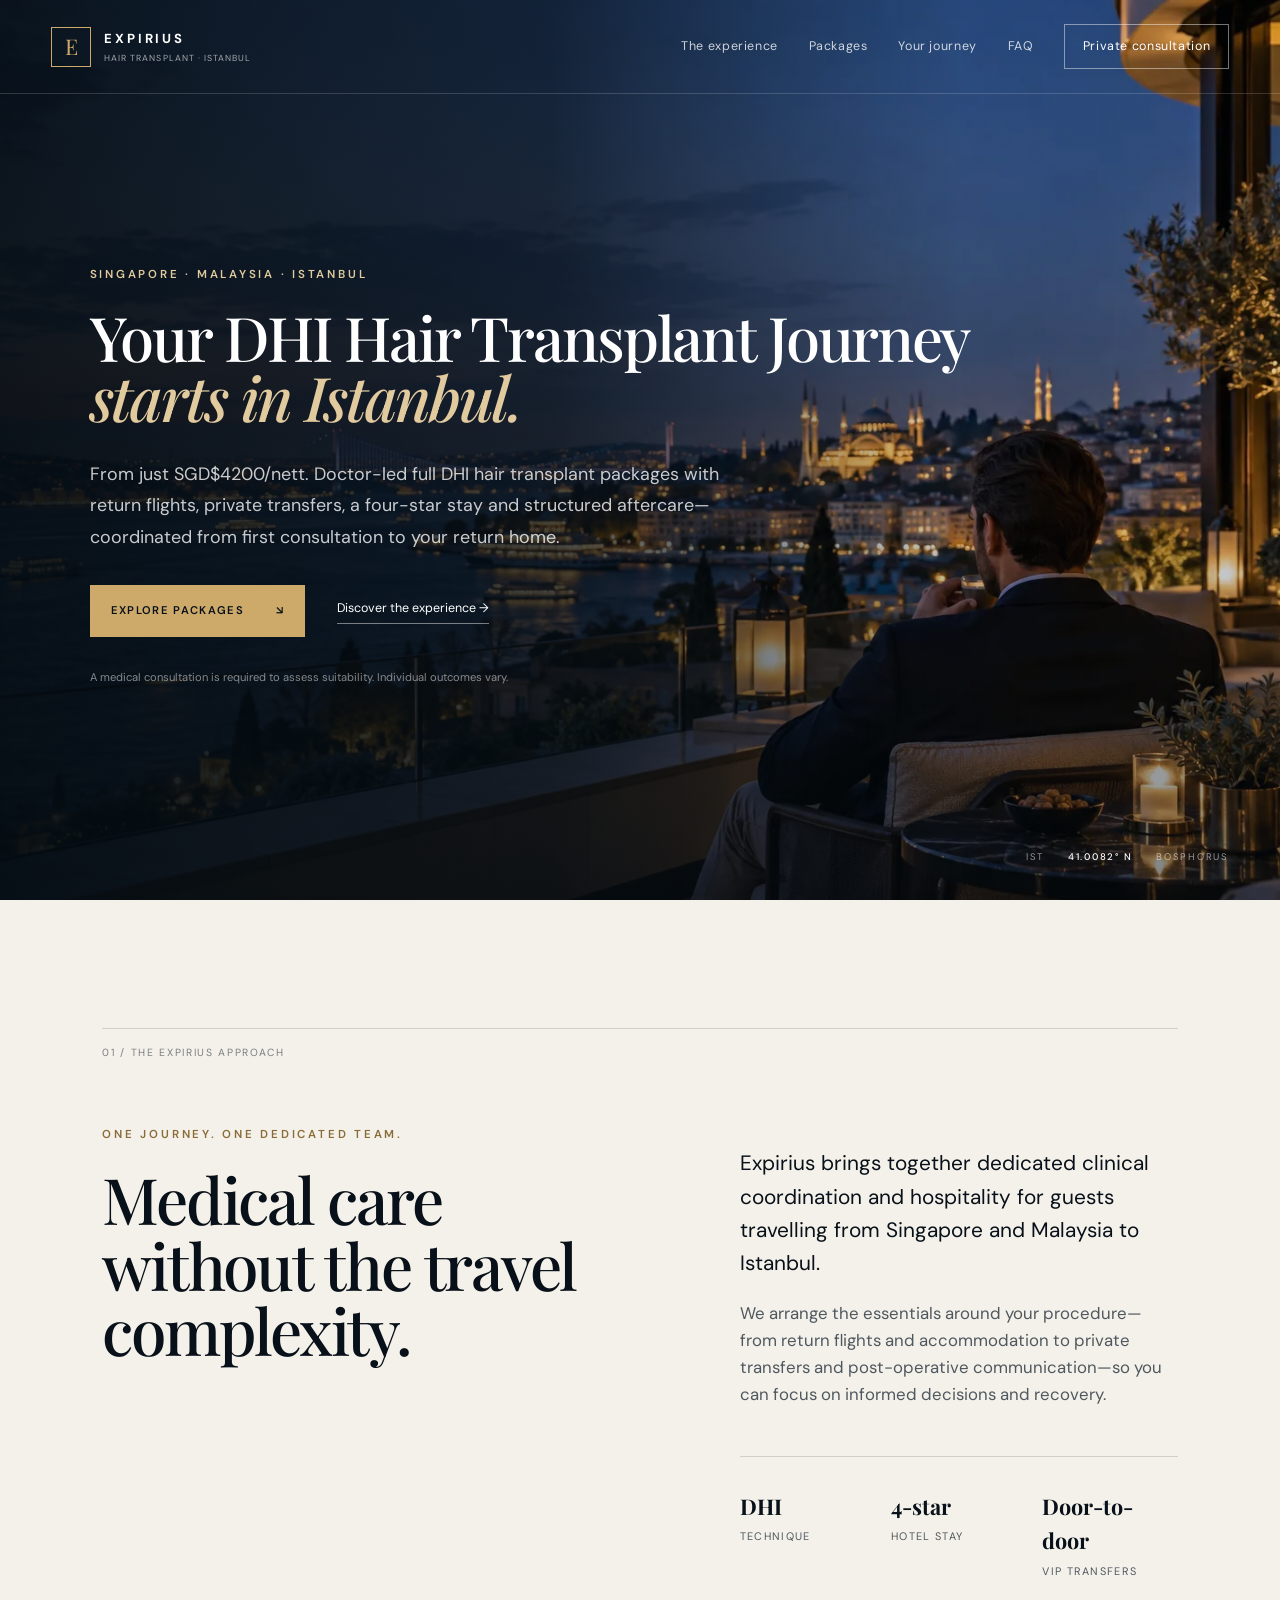
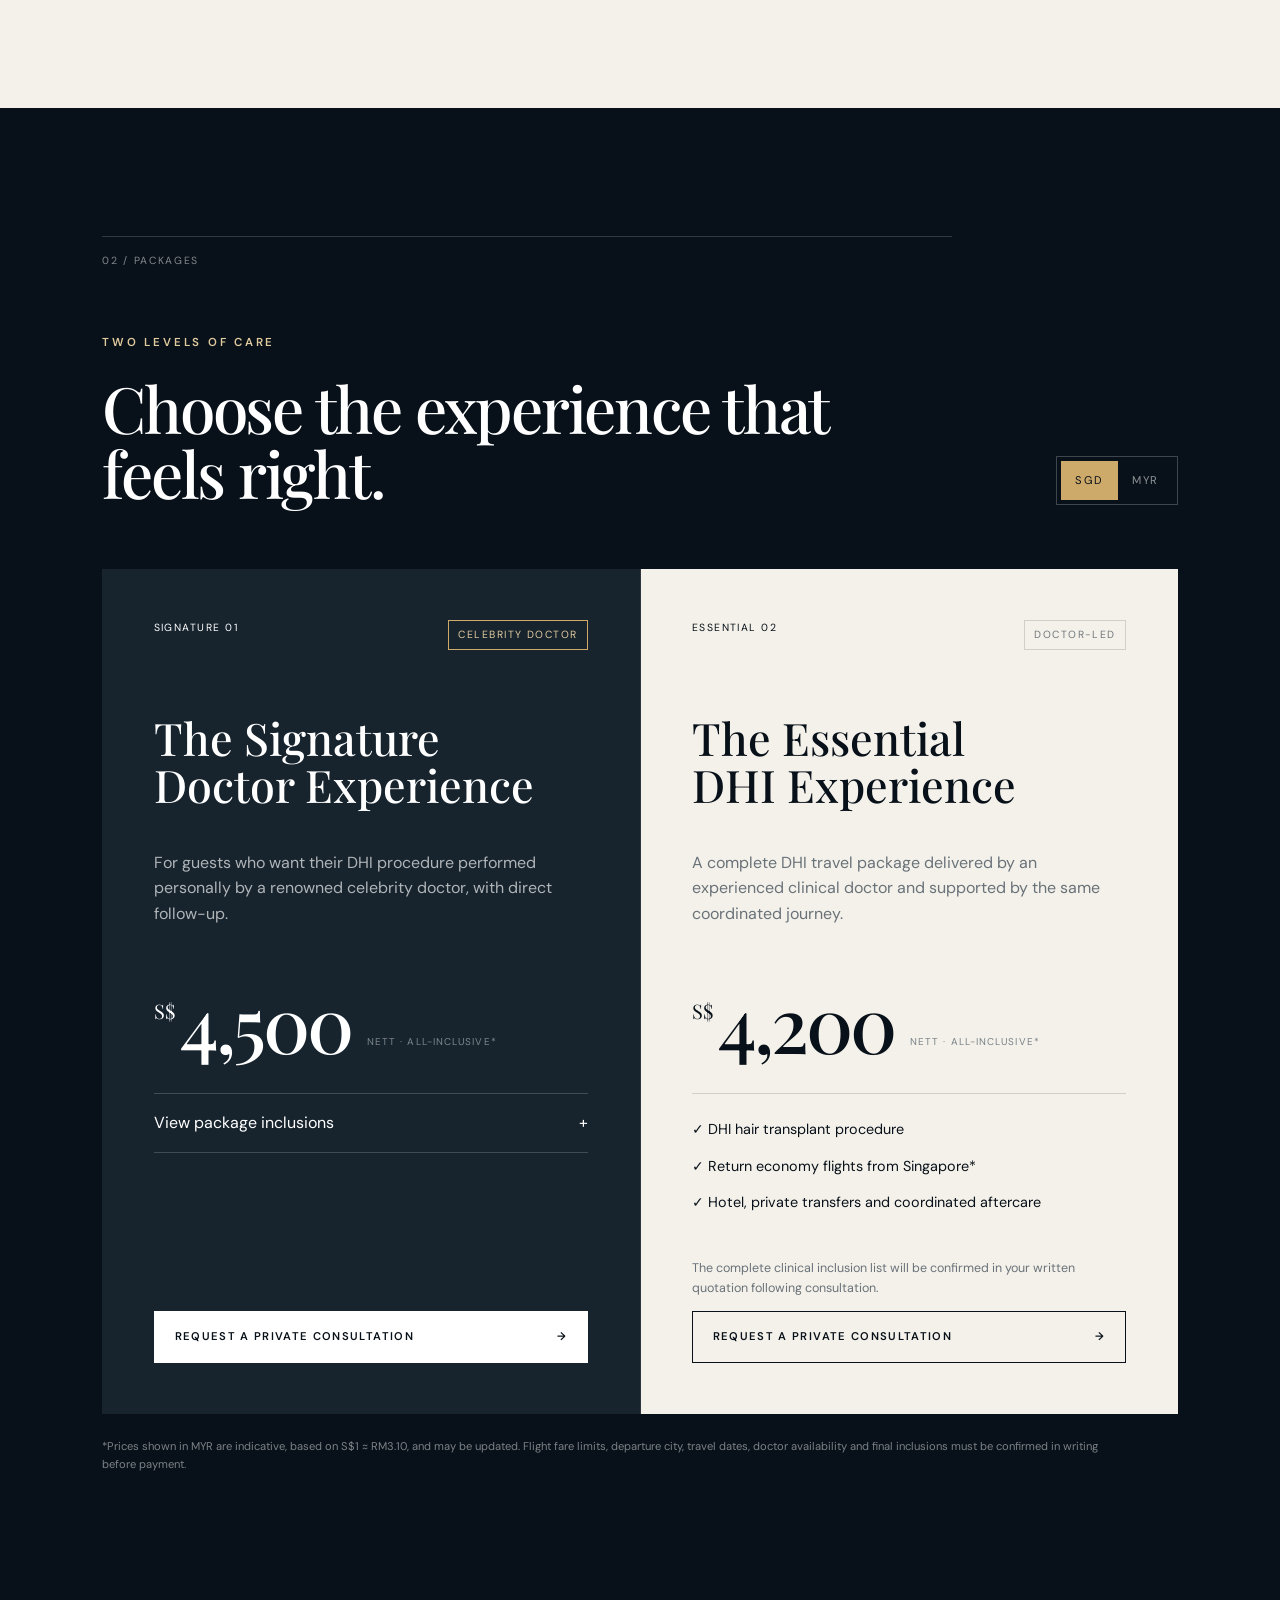
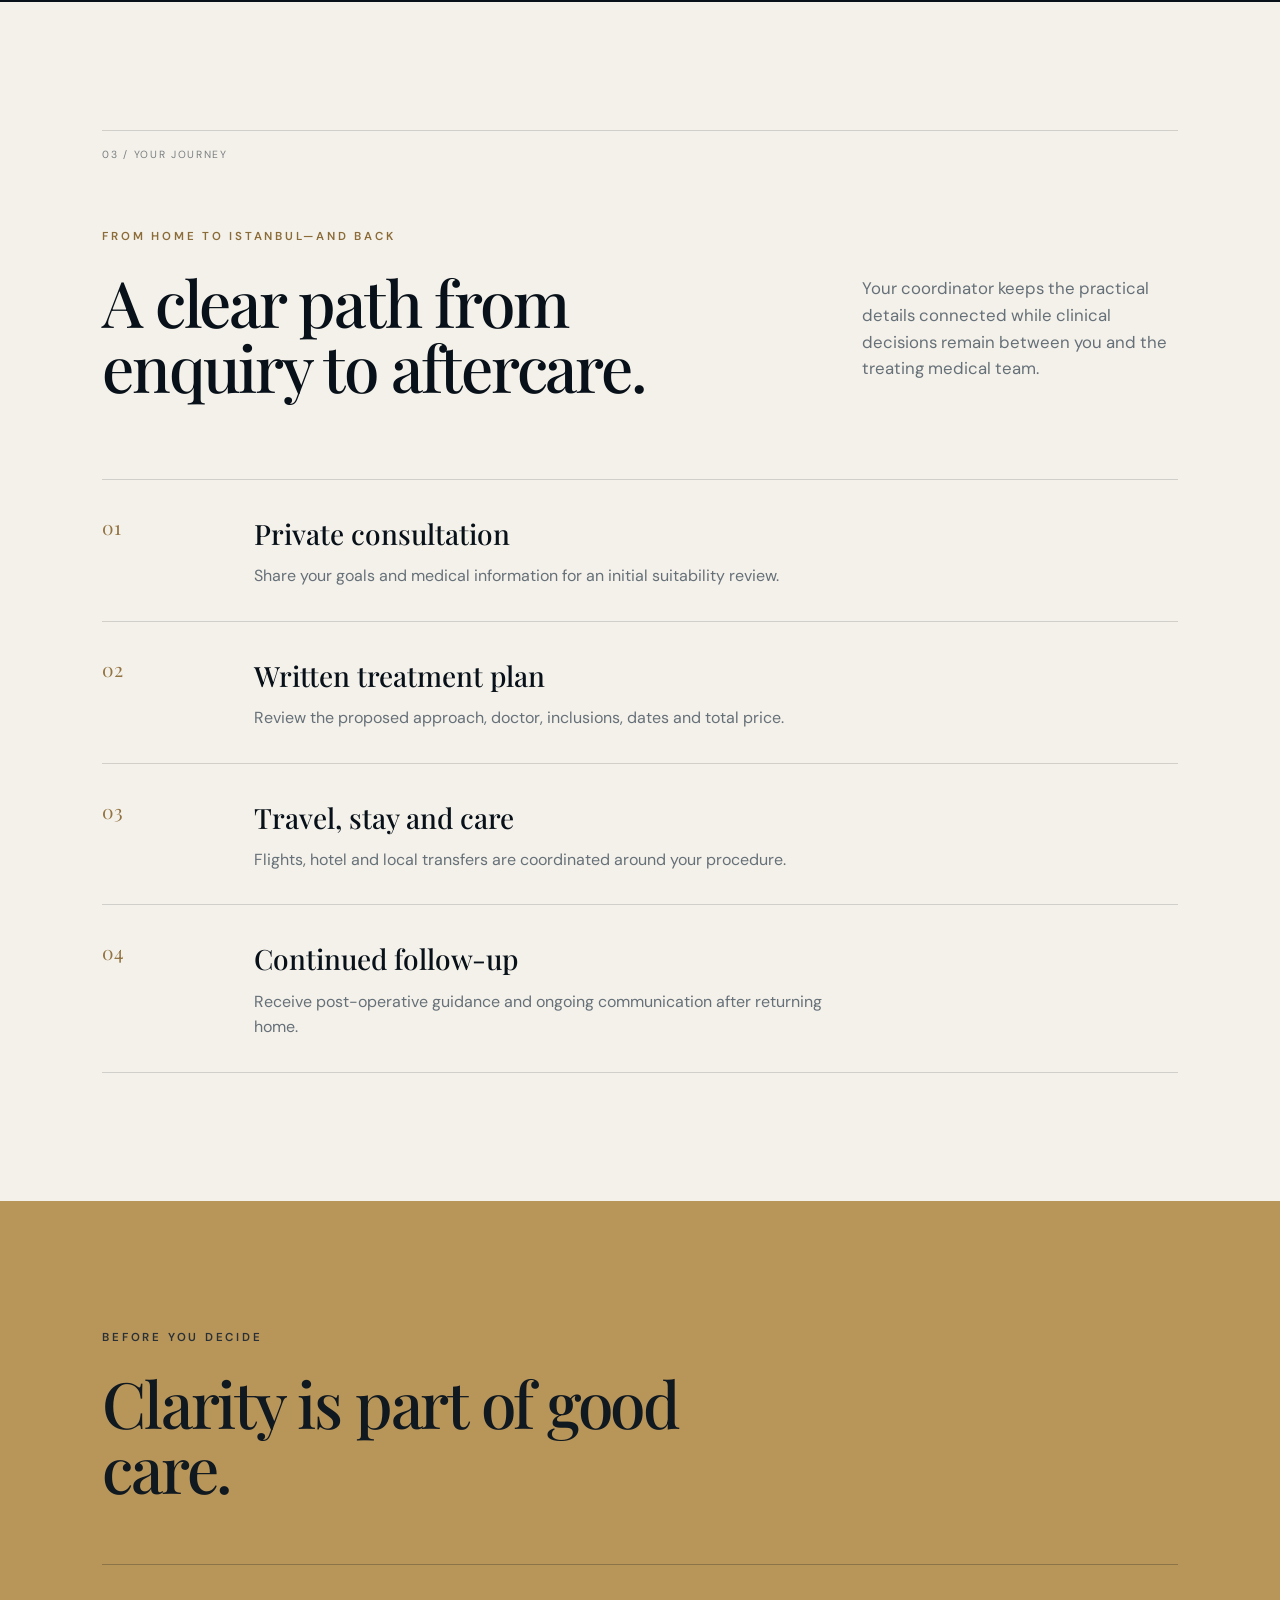
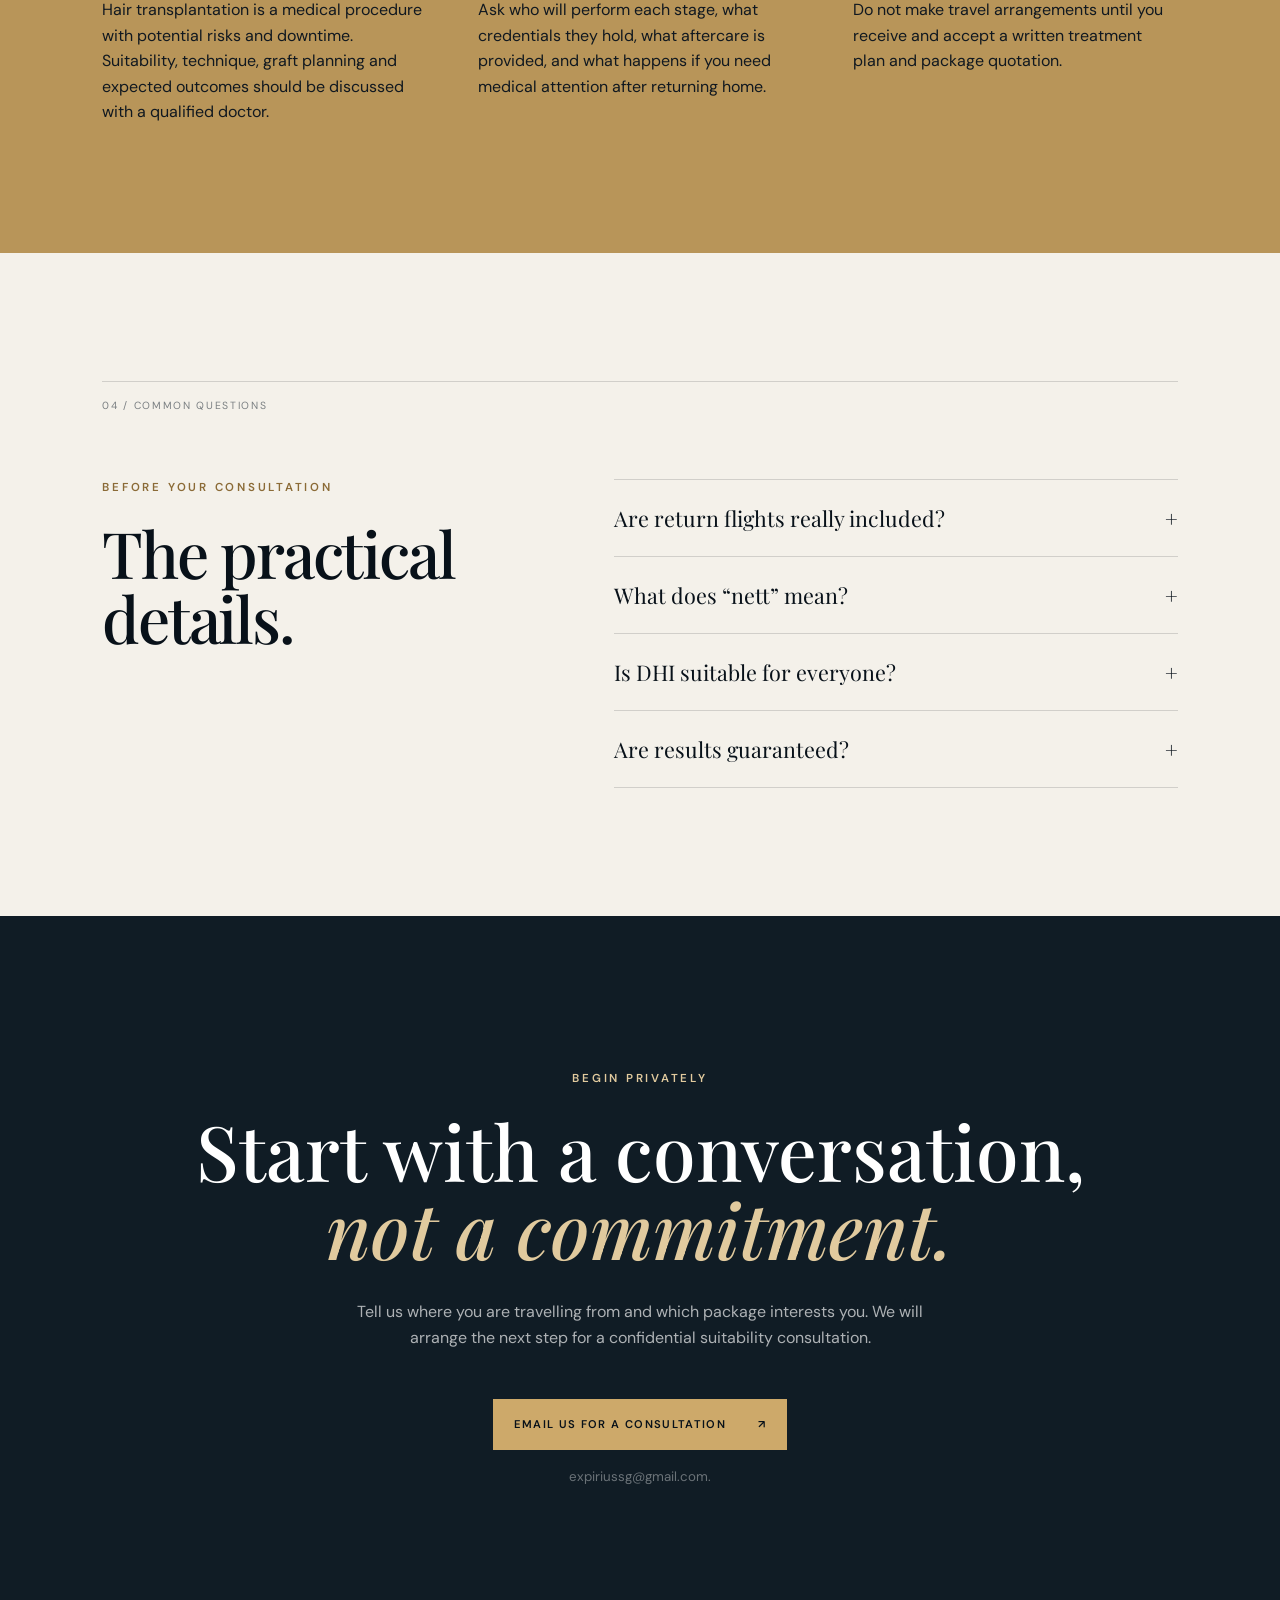
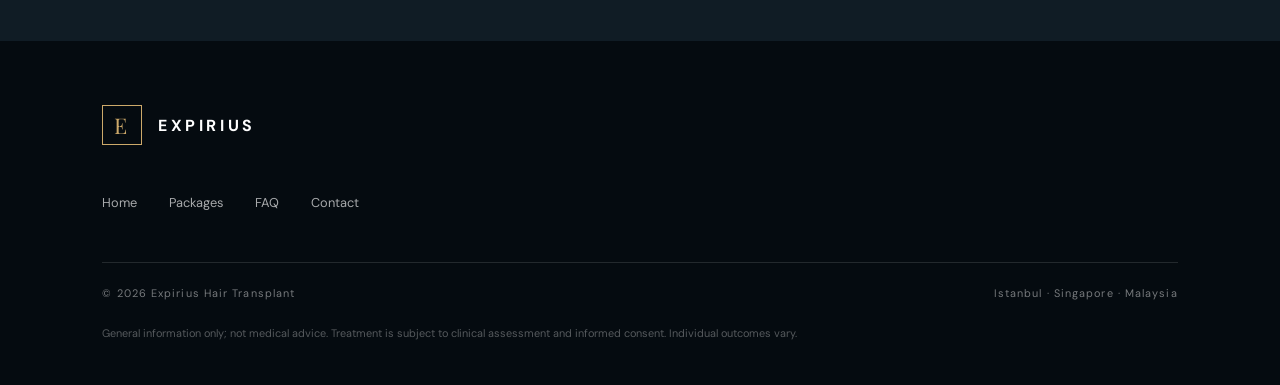
==== index.html @ 455af5b6 "Update index.html" ====
<!doctype html>
<html lang="en">
<head>
  <meta charset="utf-8">
  <meta name="viewport" content="width=device-width, initial-scale=1">
  <title>Expirius Hair Transplant | Curated DHI Packages in Istanbul</title>
  <meta name="description" content="Curated Istanbul DHI hair transplant packages for guests from Singapore and Malaysia, with flights, hotel, transfers and aftercare included.">
  <meta name="theme-color" content="#081119">
  <link rel="canonical" href="https://expiriushairtransplant.com/">
  <link rel="preconnect" href="https://fonts.googleapis.com">
  <link rel="preconnect" href="https://fonts.gstatic.com" crossorigin>
  <link href="https://fonts.googleapis.com/css2?family=DM+Sans:wght@400;500;600&family=Playfair+Display:ital,wght@0,500;0,600;1,500&display=swap" rel="stylesheet">
  <link rel="stylesheet" href="styles.css">
  <link rel="icon" type="image/svg+xml" href="data:image/svg+xml,%3Csvg xmlns='http://www.w3.org/2000/svg' viewBox='0 0 64 64'%3E%3Crect width='64' height='64' rx='14' fill='%23081119'/%3E%3Cpath d='M18 16h31v7H26v8h19v7H26v10h23v7H18z' fill='%23cda96a'/%3E%3C/svg%3E">
  <script type="application/ld+json">
  {"@context":"https://schema.org","@type":"MedicalBusiness","name":"Expirius Hair Transplant","url":"https://expiriushairtransplant.com/","description":"Curated DHI hair transplant travel packages in Istanbul for guests from Singapore and Malaysia.","areaServed":["Singapore","Malaysia"],"address":{"@type":"PostalAddress","addressLocality":"Istanbul","addressCountry":"TR"}}
  </script>
</head>
<body>
  <a class="skip-link" href="#main">Skip to content</a>
  <header class="site-header" id="top">
    <a class="brand" href="#top" aria-label="Expirius Hair Transplant home">
      <span class="brand-mark">E</span>
      <span><strong>EXPIRIUS</strong><small>HAIR TRANSPLANT · ISTANBUL</small></span>
    </a>
    <button class="menu-toggle" aria-expanded="false" aria-controls="main-nav"><span></span><span></span><span></span><span class="sr-only">Menu</span></button>
    <nav id="main-nav" aria-label="Main navigation">
      <a href="#experience">The experience</a>
      <a href="#packages">Packages</a>
      <a href="#journey">Your journey</a>
      <a href="#faq">FAQ</a>
      <a class="nav-cta" href="#consultation">Private consultation</a>
    </nav>
  </header>

  <main id="main">
    <section class="hero" aria-labelledby="hero-title">
      <div class="hero-media" role="img" aria-label="A refined evening view across the Bosphorus in Istanbul"></div>
      <div class="hero-shade"></div>
      <div class="hero-content reveal">
        <p class="eyebrow">Singapore · Malaysia · Istanbul</p>
        <h1 id="hero-title">Your DHI Hair Transplant Journey <em>starts in Istanbul.</em></h1>
        <p class="hero-copy">From just SGD$4200/nett. Doctor-led full DHI hair transplant packages with return flights, private transfers, a four-star stay and structured aftercare—coordinated from first consultation to your return home.</p>
        <div class="hero-actions">
          <a class="button button-primary" href="#packages">Explore packages <span>↘</span></a>
          <a class="text-link" href="#experience">Discover the experience <span>→</span></a>
        </div>
        <p class="hero-note">A medical consultation is required to assess suitability. Individual outcomes vary.</p>
      </div>
      <div class="hero-index" aria-hidden="true"><span>IST</span><b>41.0082° N</b><span>BOSPHORUS</span></div>
    </section>

    <section class="intro section" id="experience">
      <div class="section-label">01 / The Expirius approach</div>
      <div class="intro-grid">
        <div>
          <p class="eyebrow dark">One journey. One dedicated team.</p>
          <h2>Medical care without the travel complexity.</h2>
        </div>
        <div class="intro-copy">
          <p>Expirius brings together dedicated clinical coordination and hospitality for guests travelling from Singapore and Malaysia to Istanbul.</p>
          <p>We arrange the essentials around your procedure—from return flights and accommodation to private transfers and post-operative communication—so you can focus on informed decisions and recovery.</p>
          <div class="trust-row">
            <div><strong>DHI</strong><span>Technique</span></div>
            <div><strong>4-star</strong><span>Hotel stay</span></div>
            <div><strong>Door-to-door</strong><span>VIP transfers</span></div>
          </div>
        </div>
      </div>
    </section>

    <section class="packages section" id="packages">
      <div class="packages-heading">
        <div>
          <div class="section-label light">02 / Packages</div>
          <p class="eyebrow">Two levels of care</p>
          <h2>Choose the experience that feels right.</h2>
        </div>
        <div class="currency-control" aria-label="Display currency">
          <button class="currency-btn active" data-currency="SGD" aria-pressed="true">SGD</button>
          <button class="currency-btn" data-currency="MYR" aria-pressed="false">MYR</button>
        </div>
      </div>

      <div class="package-grid">
        <article class="package-card featured reveal">
          <div class="card-topline"><span>Signature 01</span><span class="badge">Celebrity doctor</span></div>
          <h3>The Signature<br>Doctor Experience</h3>
          <p>For guests who want their DHI procedure performed personally by a renowned celebrity doctor, with direct follow-up.</p>
          <div class="price"><span class="currency-symbol">S$</span><strong data-sgd="4,500" data-myr="13,950">4,500</strong><small>nett · all-inclusive*</small></div>
          <button class="details-toggle" aria-expanded="false">View package inclusions <span>+</span></button>
          <div class="package-details">
            <ul>
              <li>DHI procedure performed personally by the celebrity doctor</li>
              <li>Return economy flights from Singapore to Istanbul*</li>
              <li>Three nights at The Mill Bomonti, breakfast included</li>
              <li>Airport, hotel and hospital VIP private transfers</li>
              <li>One PRP session and one Laser Light Therapy session</li>
              <li>Pre-operative CBC, HIV, HCV and HBsAg tests</li>
              <li>Sedation, post-procedure medication and care products</li>
              <li>Two serums, medical shampoo, foam lotion and two travel pillows</li>
              <li>Personalised follow-up and direct doctor communication</li>
            </ul>
          </div>
          <a class="button button-light" href="#consultation">Request a private consultation <span>→</span></a>
        </article>

        <article class="package-card reveal">
          <div class="card-topline"><span>Essential 02</span><span class="badge subtle">Doctor-led</span></div>
          <h3>The Essential<br>DHI Experience</h3>
          <p>A complete DHI travel package delivered by an experienced clinical doctor and supported by the same coordinated journey.</p>
          <div class="price"><span class="currency-symbol">S$</span><strong data-sgd="4,200" data-myr="13,020">4,200</strong><small>nett · all-inclusive*</small></div>
          <div class="essential-list">
            <span>✓ DHI hair transplant procedure</span>
            <span>✓ Return economy flights from Singapore*</span>
            <span>✓ Hotel, private transfers and coordinated aftercare</span>
          </div>
          <p class="fine-print">The complete clinical inclusion list will be confirmed in your written quotation following consultation.</p>
          <a class="button button-outline" href="#consultation">Request a private consultation <span>→</span></a>
        </article>
      </div>
      <p class="pricing-note">*Prices shown in MYR are indicative, based on S$1 ≈ RM3.10, and may be updated. Flight fare limits, departure city, travel dates, doctor availability and final inclusions must be confirmed in writing before payment.</p>
    </section>

    <section class="journey section" id="journey">
      <div class="section-label">03 / Your journey</div>
      <div class="journey-head">
        <div><p class="eyebrow dark">From home to Istanbul—and back</p><h2>A clear path from enquiry to aftercare.</h2></div>
        <p>Your coordinator keeps the practical details connected while clinical decisions remain between you and the treating medical team.</p>
      </div>
      <ol class="steps">
        <li><span>01</span><div><h3>Private consultation</h3><p>Share your goals and medical information for an initial suitability review.</p></div></li>
        <li><span>02</span><div><h3>Written treatment plan</h3><p>Review the proposed approach, doctor, inclusions, dates and total price.</p></div></li>
        <li><span>03</span><div><h3>Travel, stay and care</h3><p>Flights, hotel and local transfers are coordinated around your procedure.</p></div></li>
        <li><span>04</span><div><h3>Continued follow-up</h3><p>Receive post-operative guidance and ongoing communication after returning home.</p></div></li>
      </ol>
    </section>

    <section class="considerations">
      <div class="considerations-inner section">
        <p class="eyebrow">Before you decide</p>
        <h2>Clarity is part of good care.</h2>
        <div class="consideration-grid">
          <p>Hair transplantation is a medical procedure with potential risks and downtime. Suitability, technique, graft planning and expected outcomes should be discussed with a qualified doctor.</p>
          <p>Ask who will perform each stage, what credentials they hold, what aftercare is provided, and what happens if you need medical attention after returning home.</p>
          <p>Do not make travel arrangements until you receive and accept a written treatment plan and package quotation.</p>
        </div>
      </div>
    </section>

    <section class="faq section" id="faq">
      <div class="section-label">04 / Common questions</div>
      <div class="faq-layout">
        <div><p class="eyebrow dark">Before your consultation</p><h2>The practical details.</h2></div>
        <div class="accordion">
          <details><summary>Are return flights really included?<span>+</span></summary><p>Both packages are intended to include return economy flights from Singapore to Istanbul, subject to the fare allowance and travel terms stated in your final written quotation. Malaysian departure arrangements may differ and will be quoted individually.</p></details>
          <details><summary>What does “nett” mean?<span>+</span></summary><p>It means the stated package price is intended as the total for the confirmed inclusions, without an additional service fee. Any exclusions or variable travel costs must be identified in your written quotation.</p></details>
          <details><summary>Is DHI suitable for everyone?<span>+</span></summary><p>No. Suitability depends on factors such as medical history, hair-loss pattern and donor area. A clinician must assess you before confirming treatment.</p></details>
          <details><summary>Are results guaranteed?<span>+</span></summary><p>No medical outcome can be guaranteed. Results and timelines vary by individual, and the treating doctor should explain realistic expectations and risks during consultation.</p></details>
        </div>
      </div>
    </section>

    <section class="consultation" id="consultation">
      <div class="consultation-inner reveal">
        <p class="eyebrow">Begin privately</p>
        <h2>Start with a conversation,<br><em>not a commitment.</em></h2>
        <p>Tell us where you are travelling from and which package interests you. We will arrange the next step for a confidential suitability consultation.</p>
        <a class="button button-primary" href="mailto:expiriussg@gmail.com?subject=Private%20Consultation%20Enquiry">Email us for a consultation <span>↗</span></a>
        <small>expiriussg@gmail.com.</small>
      </div>
    </section>
  </main>

  <footer>
    <div class="footer-brand"><span class="brand-mark">E</span><strong>EXPIRIUS</strong></div>
    <div class="footer-links"><a href="#top">Home</a><a href="#packages">Packages</a><a href="#faq">FAQ</a><a href="mailto:expiriussg@gmail.com">Contact</a></div>
    <div class="footer-bottom"><span>© <span id="year"></span> Expirius Hair Transplant</span><span>Istanbul · Singapore · Malaysia</span></div>
    <p class="footer-disclaimer">General information only; not medical advice. Treatment is subject to clinical assessment and informed consent. Individual outcomes vary.</p>
  </footer>
  <script src="script.js"></script>
</body>
</html>
---- styles.css ----
:root {
  --ink: #081119;
  --ink-2: #101c25;
  --paper: #f4f1ea;
  --white: #fff;
  --gold: #cda96a;
  --gold-soft: #e1ca9e;
  --muted: #667078;
  --line: rgba(8, 17, 25, 0.15);
  --serif: "Playfair Display", Georgia, serif;
  --sans: "DM Sans", Arial, sans-serif;
}
* {
  box-sizing: border-box;
}
html {
  scroll-behavior: smooth;
}
body {
  margin: 0;
  background: var(--paper);
  color: var(--ink);
  font-family: var(--sans);
  font-size: 16px;
  line-height: 1.6;
}
a {
  color: inherit;
  text-decoration: none;
}
button {
  font: inherit;
}
.sr-only {
  position: absolute;
  width: 1px;
  height: 1px;
  padding: 0;
  margin: -1px;
  overflow: hidden;
  clip: rect(0, 0, 0, 0);
  white-space: nowrap;
  border: 0;
}
.skip-link {
  position: fixed;
  left: 1rem;
  top: -4rem;
  z-index: 100;
  background: #fff;
  padding: 0.7rem 1rem;
}
.skip-link:focus {
  top: 1rem;
}
.site-header {
  height: 94px;
  padding: 0 clamp(1.25rem, 4vw, 4.5rem);
  display: flex;
  align-items: center;
  justify-content: space-between;
  position: absolute;
  inset: 0 0 auto;
  z-index: 20;
  color: #fff;
  border-bottom: 1px solid rgba(255, 255, 255, 0.16);
}
.brand {
  display: flex;
  align-items: center;
  gap: 0.8rem;
}
.brand-mark {
  width: 2.5rem;
  height: 2.5rem;
  border: 1px solid var(--gold);
  display: grid;
  place-items: center;
  color: var(--gold);
  font-family: var(--serif);
  font-size: 1.35rem;
}
.brand strong {
  display: block;
  letter-spacing: 0.22em;
  font-size: 0.82rem;
}
.brand small {
  display: block;
  letter-spacing: 0.12em;
  font-size: 0.55rem;
  color: rgba(255, 255, 255, 0.62);
  margin-top: 0.15rem;
}
.site-header nav {
  display: flex;
  align-items: center;
  gap: clamp(1.1rem, 2.4vw, 2.6rem);
  font-size: 0.78rem;
  letter-spacing: 0.05em;
}
.site-header nav a:not(.nav-cta) {
  color: rgba(255, 255, 255, 0.78);
}
.site-header nav a:hover {
  color: #fff;
}
.nav-cta {
  padding: 0.75rem 1.1rem;
  border: 1px solid rgba(255, 255, 255, 0.45);
}
.menu-toggle {
  display: none;
  background: none;
  border: 0;
  color: #fff;
}
.hero {
  min-height: 800px;
  height: 100svh;
  position: relative;
  display: flex;
  align-items: center;
  color: #fff;
  overflow: hidden;
}
.hero-media {
  position: absolute;
  inset: 0;
  background: url("assets/istanbul-hero.webp") center/cover no-repeat;
  transform: scale(1.02);
}
.hero-shade {
  position: absolute;
  inset: 0;
  background:
    linear-gradient(
      90deg,
      rgba(4, 12, 18, 0.92) 0%,
      rgba(4, 12, 18, 0.72) 43%,
      rgba(4, 12, 18, 0.12) 75%
    ),
    linear-gradient(0deg, rgba(4, 12, 18, 0.45), transparent 50%);
}
.hero-content {
  position: relative;
  z-index: 2;
  width: min(900px, 78%);
  margin-left: clamp(1.25rem, 7vw, 8rem);
  padding-top: 4rem;
}
.eyebrow {
  text-transform: uppercase;
  letter-spacing: 0.24em;
  font-size: 0.72rem;
  color: var(--gold-soft);
  font-weight: 600;
  margin: 0 0 1.4rem;
}
.eyebrow.dark {
  color: #8b6b37;
}
.hero h1,
.section h2,
.consultation h2 {
  font-family: var(--serif);
  font-weight: 500;
  line-height: 1.02;
  margin: 0;
}
.hero h1 {
  font-size: clamp(3.25rem, 4.8vw, 5.6rem);
  line-height: 0.98;
  letter-spacing: -0.035em;
  max-width: 900px;
}
.hero h1 em,
.consultation h2 em {
  font-weight: 500;
  color: var(--gold-soft);
}
.hero-copy {
  font-size: clamp(1rem, 1.4vw, 1.18rem);
  line-height: 1.75;
  max-width: 650px;
  color: rgba(255, 255, 255, 0.78);
  margin: 2rem 0;
}
.hero-actions {
  display: flex;
  align-items: center;
  gap: 2rem;
  flex-wrap: wrap;
}
.button {
  display: inline-flex;
  justify-content: space-between;
  align-items: center;
  gap: 2rem;
  padding: 1rem 1.25rem;
  text-transform: uppercase;
  letter-spacing: 0.12em;
  font-size: 0.7rem;
  font-weight: 600;
  border: 1px solid transparent;
  transition: 0.25s;
}
.button:hover {
  transform: translateY(-2px);
}
.button-primary {
  background: var(--gold);
  color: var(--ink);
}
.button-light {
  background: #fff;
  color: var(--ink);
  width: 100%;
}
.button-outline {
  border-color: var(--ink);
  width: 100%;
}
.text-link {
  font-size: 0.78rem;
  border-bottom: 1px solid rgba(255, 255, 255, 0.45);
  padding-bottom: 0.25rem;
}
.hero-note {
  font-size: 0.7rem;
  color: rgba(255, 255, 255, 0.5);
  margin-top: 2rem;
}
.hero-index {
  position: absolute;
  z-index: 2;
  right: clamp(1.25rem, 4vw, 4.5rem);
  bottom: 2.2rem;
  display: flex;
  gap: 1.5rem;
  align-items: center;
  font-size: 0.6rem;
  letter-spacing: 0.18em;
  color: rgba(255, 255, 255, 0.55);
}
.hero-index b {
  color: #fff;
  font-weight: 500;
}
.section {
  padding: clamp(5rem, 10vw, 9rem) clamp(1.25rem, 8vw, 9rem);
}
.section-label {
  font-size: 0.65rem;
  letter-spacing: 0.16em;
  text-transform: uppercase;
  color: #7a7f82;
  border-top: 1px solid var(--line);
  padding-top: 1rem;
  margin-bottom: 4rem;
}
.section-label.light {
  border-color: rgba(255, 255, 255, 0.17);
  color: rgba(255, 255, 255, 0.5);
}
.intro-grid {
  display: grid;
  grid-template-columns: 1.1fr 0.9fr;
  gap: 8vw;
}
.section h2 {
  font-size: clamp(2.8rem, 5vw, 5.3rem);
  letter-spacing: -0.035em;
}
.intro-copy {
  font-size: 1.05rem;
  color: #4f585f;
  max-width: 640px;
}
.intro-copy > p:first-child {
  font-size: 1.3rem;
  color: var(--ink);
}
.trust-row {
  display: grid;
  grid-template-columns: repeat(3, 1fr);
  gap: 1rem;
  border-top: 1px solid var(--line);
  margin-top: 3rem;
  padding-top: 2rem;
}
.trust-row strong,
.trust-row span {
  display: block;
}
.trust-row strong {
  font-family: var(--serif);
  font-size: 1.35rem;
  color: var(--ink);
}
.trust-row span {
  font-size: 0.68rem;
  text-transform: uppercase;
  letter-spacing: 0.12em;
  margin-top: 0.3rem;
}
.packages {
  background: var(--ink);
  color: #fff;
}
.packages-heading {
  display: flex;
  justify-content: space-between;
  align-items: flex-end;
  gap: 2rem;
}
.packages-heading h2 {
  max-width: 850px;
}
.currency-control {
  display: flex;
  border: 1px solid rgba(255, 255, 255, 0.22);
  padding: 0.25rem;
}
.currency-btn {
  border: 0;
  background: transparent;
  color: rgba(255, 255, 255, 0.55);
  padding: 0.65rem 0.9rem;
  font-size: 0.7rem;
  letter-spacing: 0.12em;
  cursor: pointer;
}
.currency-btn.active {
  background: var(--gold);
  color: var(--ink);
}
.package-grid {
  display: grid;
  grid-template-columns: 1fr 1fr;
  gap: 1px;
  background: rgba(255, 255, 255, 0.16);
  margin-top: 4rem;
}
.package-card {
  background: #f4f1ea;
  color: var(--ink);
  padding: clamp(2rem, 4vw, 4.5rem);
  display: flex;
  flex-direction: column;
  min-height: 720px;
}
.package-card.featured {
  background: #17242e;
  color: #fff;
}
.card-topline {
  display: flex;
  justify-content: space-between;
  text-transform: uppercase;
  letter-spacing: 0.14em;
  font-size: 0.65rem;
  margin-bottom: 4rem;
}
.badge {
  border: 1px solid var(--gold);
  color: var(--gold-soft);
  padding: 0.35rem 0.6rem;
}
.badge.subtle {
  border-color: var(--line);
  color: #70777c;
}
.package-card h3 {
  font-family: var(--serif);
  font-size: clamp(2.2rem, 3.5vw, 4rem);
  line-height: 1.05;
  font-weight: 500;
  margin: 0 0 1.6rem;
}
.package-card > p {
  max-width: 550px;
  color: #697279;
}
.package-card.featured > p {
  color: rgba(255, 255, 255, 0.66);
}
.price {
  display: grid;
  grid-template-columns: auto auto 1fr;
  align-items: start;
  margin: 2.6rem 0 2rem;
}
.price .currency-symbol {
  font-family: var(--serif);
  font-size: 1.25rem;
  margin-top: 0.65rem;
  margin-right: 0.35rem;
}
.price strong {
  font-family: var(--serif);
  font-size: clamp(3.7rem, 6vw, 6.6rem);
  line-height: 1;
  font-weight: 500;
  letter-spacing: -0.04em;
}
.price small {
  align-self: end;
  margin: 0 0 0.7rem 1rem;
  text-transform: uppercase;
  font-size: 0.62rem;
  letter-spacing: 0.11em;
  color: #788087;
}
.featured .price small {
  color: rgba(255, 255, 255, 0.45);
}
.details-toggle {
  background: none;
  color: inherit;
  border: 0;
  border-top: 1px solid rgba(255, 255, 255, 0.18);
  border-bottom: 1px solid rgba(255, 255, 255, 0.18);
  padding: 1rem 0;
  display: flex;
  justify-content: space-between;
  cursor: pointer;
  text-align: left;
}
.package-details {
  display: grid;
  grid-template-rows: 0fr;
  transition: grid-template-rows 0.35s ease;
}
.package-details.open {
  grid-template-rows: 1fr;
}
.package-details ul {
  overflow: hidden;
  margin: 0;
  padding-left: 1.2rem;
}
.package-details.open ul {
  padding-top: 1.2rem;
  padding-bottom: 1.6rem;
}
.package-details li {
  margin: 0.35rem 0;
  color: rgba(255, 255, 255, 0.67);
  font-size: 0.88rem;
}
.package-card .button {
  margin-top: auto;
}
.essential-list {
  display: grid;
  gap: 0.85rem;
  border-top: 1px solid var(--line);
  padding: 1.5rem 0 2rem;
  font-size: 0.9rem;
}
.fine-print {
  font-size: 0.78rem !important;
}
.pricing-note {
  font-size: 0.7rem;
  color: rgba(255, 255, 255, 0.47);
  max-width: 1000px;
  margin: 1.5rem 0 0;
}
.journey-head {
  display: grid;
  grid-template-columns: 1.2fr 0.6fr;
  gap: 10vw;
  align-items: end;
}
.journey-head > p {
  color: var(--muted);
  font-size: 1.05rem;
}
.steps {
  list-style: none;
  padding: 0;
  margin: 5rem 0 0;
  border-top: 1px solid var(--line);
}
.steps li {
  display: grid;
  grid-template-columns: 120px 1fr;
  gap: 2rem;
  padding: 2rem 0;
  border-bottom: 1px solid var(--line);
}
.steps > li > span {
  font-family: var(--serif);
  font-size: 1.2rem;
  color: #927342;
}
.steps h3 {
  margin: 0;
  font-family: var(--serif);
  font-size: 1.75rem;
  font-weight: 500;
}
.steps p {
  margin: 0.4rem 0 0;
  color: var(--muted);
  max-width: 580px;
}
.considerations {
  background: #b89559;
  color: #101820;
}
.considerations-inner .eyebrow {
  color: #293036;
}
.considerations h2 {
  max-width: 700px;
}
.consideration-grid {
  display: grid;
  grid-template-columns: repeat(3, 1fr);
  gap: 4vw;
  margin-top: 4rem;
  border-top: 1px solid rgba(8, 17, 25, 0.25);
  padding-top: 2rem;
}
.consideration-grid p {
  margin: 0;
}
.faq-layout {
  display: grid;
  grid-template-columns: 0.75fr 1.1fr;
  gap: 10vw;
}
.accordion details {
  border-top: 1px solid var(--line);
  padding: 1.3rem 0;
}
.accordion details:last-child {
  border-bottom: 1px solid var(--line);
}
.accordion summary {
  list-style: none;
  cursor: pointer;
  display: flex;
  justify-content: space-between;
  font-family: var(--serif);
  font-size: 1.35rem;
}
.accordion summary::-webkit-details-marker {
  display: none;
}
.accordion details[open] summary span {
  transform: rotate(45deg);
}
.accordion summary span {
  transition: 0.2s;
}
.accordion p {
  color: var(--muted);
  max-width: 680px;
}
.consultation {
  background: var(--ink-2);
  color: #fff;
  text-align: center;
  padding: clamp(6rem, 12vw, 11rem) 1.25rem;
}
.consultation-inner {
  max-width: 900px;
  margin: auto;
}
.consultation h2 {
  font-size: clamp(3rem, 6vw, 6.2rem);
}
.consultation > div > p:not(.eyebrow) {
  max-width: 620px;
  margin: 2rem auto;
  color: rgba(255, 255, 255, 0.66);
}
.consultation .button {
  margin-top: 1rem;
}
.consultation small {
  display: block;
  color: rgba(255, 255, 255, 0.38);
  margin-top: 1rem;
}
footer {
  background: #050b10;
  color: #fff;
  padding: 4rem clamp(1.25rem, 8vw, 9rem) 2rem;
}
.footer-brand {
  display: flex;
  align-items: center;
  gap: 1rem;
  letter-spacing: 0.22em;
}
.footer-links {
  display: flex;
  gap: 2rem;
  flex-wrap: wrap;
  margin: 3rem 0;
  font-size: 0.8rem;
  color: rgba(255, 255, 255, 0.65);
}
.footer-bottom {
  border-top: 1px solid rgba(255, 255, 255, 0.12);
  padding-top: 1.4rem;
  display: flex;
  justify-content: space-between;
  font-size: 0.68rem;
  letter-spacing: 0.1em;
  color: rgba(255, 255, 255, 0.45);
}
.footer-disclaimer {
  font-size: 0.68rem;
  color: rgba(255, 255, 255, 0.32);
  max-width: 800px;
  margin-top: 1.4rem;
}
.reveal {
  opacity: 0;
  transform: translateY(18px);
  transition:
    opacity 0.7s ease,
    transform 0.7s ease;
}
.reveal.visible {
  opacity: 1;
  transform: none;
}
@media (max-width: 900px) {
  .site-header {
    height: 76px;
  }
  .site-header nav {
    position: fixed;
    inset: 76px 0 auto;
    background: var(--ink);
    display: none;
    flex-direction: column;
    align-items: stretch;
    padding: 2rem;
  }
  .site-header nav.open {
    display: flex;
  }
  .menu-toggle {
    display: grid;
    gap: 5px;
  }
  .menu-toggle span:not(.sr-only) {
    display: block;
    width: 24px;
    height: 1px;
    background: #fff;
  }
  .brand small {
    display: none;
  }
  .hero {
    min-height: 720px;
  }
  .hero-content {
    width: auto;
    margin: 0 1.25rem;
    padding-top: 5rem;
  }
  .hero h1 {
    font-size: clamp(2.75rem, 11vw, 4.8rem);
    line-height: 1;
  }
  .hero-copy {
    font-size: 1rem;
  }
  .hero-index {
    display: none;
  }
  .intro-grid,
  .package-grid,
  .journey-head,
  .faq-layout {
    grid-template-columns: 1fr;
  }
  .intro-grid,
  .faq-layout {
    gap: 3rem;
  }
  .package-card {
    min-height: auto;
  }
  .package-card .button {
    margin-top: 2rem;
  }
  .packages-heading {
    align-items: flex-start;
    flex-direction: column;
  }
  .consideration-grid {
    grid-template-columns: 1fr;
  }
  .trust-row {
    grid-template-columns: 1fr 1fr;
  }
  .steps li {
    grid-template-columns: 58px 1fr;
  }
  .price {
    grid-template-columns: auto auto;
  }
  .price small {
    grid-column: 1/-1;
    margin: 0.8rem 0 0;
  }
  .footer-bottom {
    gap: 1rem;
    flex-direction: column;
  }
}
@media (prefers-reduced-motion: reduce) {
  html {
    scroll-behavior: auto;
  }
  .reveal {
    opacity: 1;
    transform: none;
    transition: none;
  }
  .button:hover {
    transform: none;
  }
}
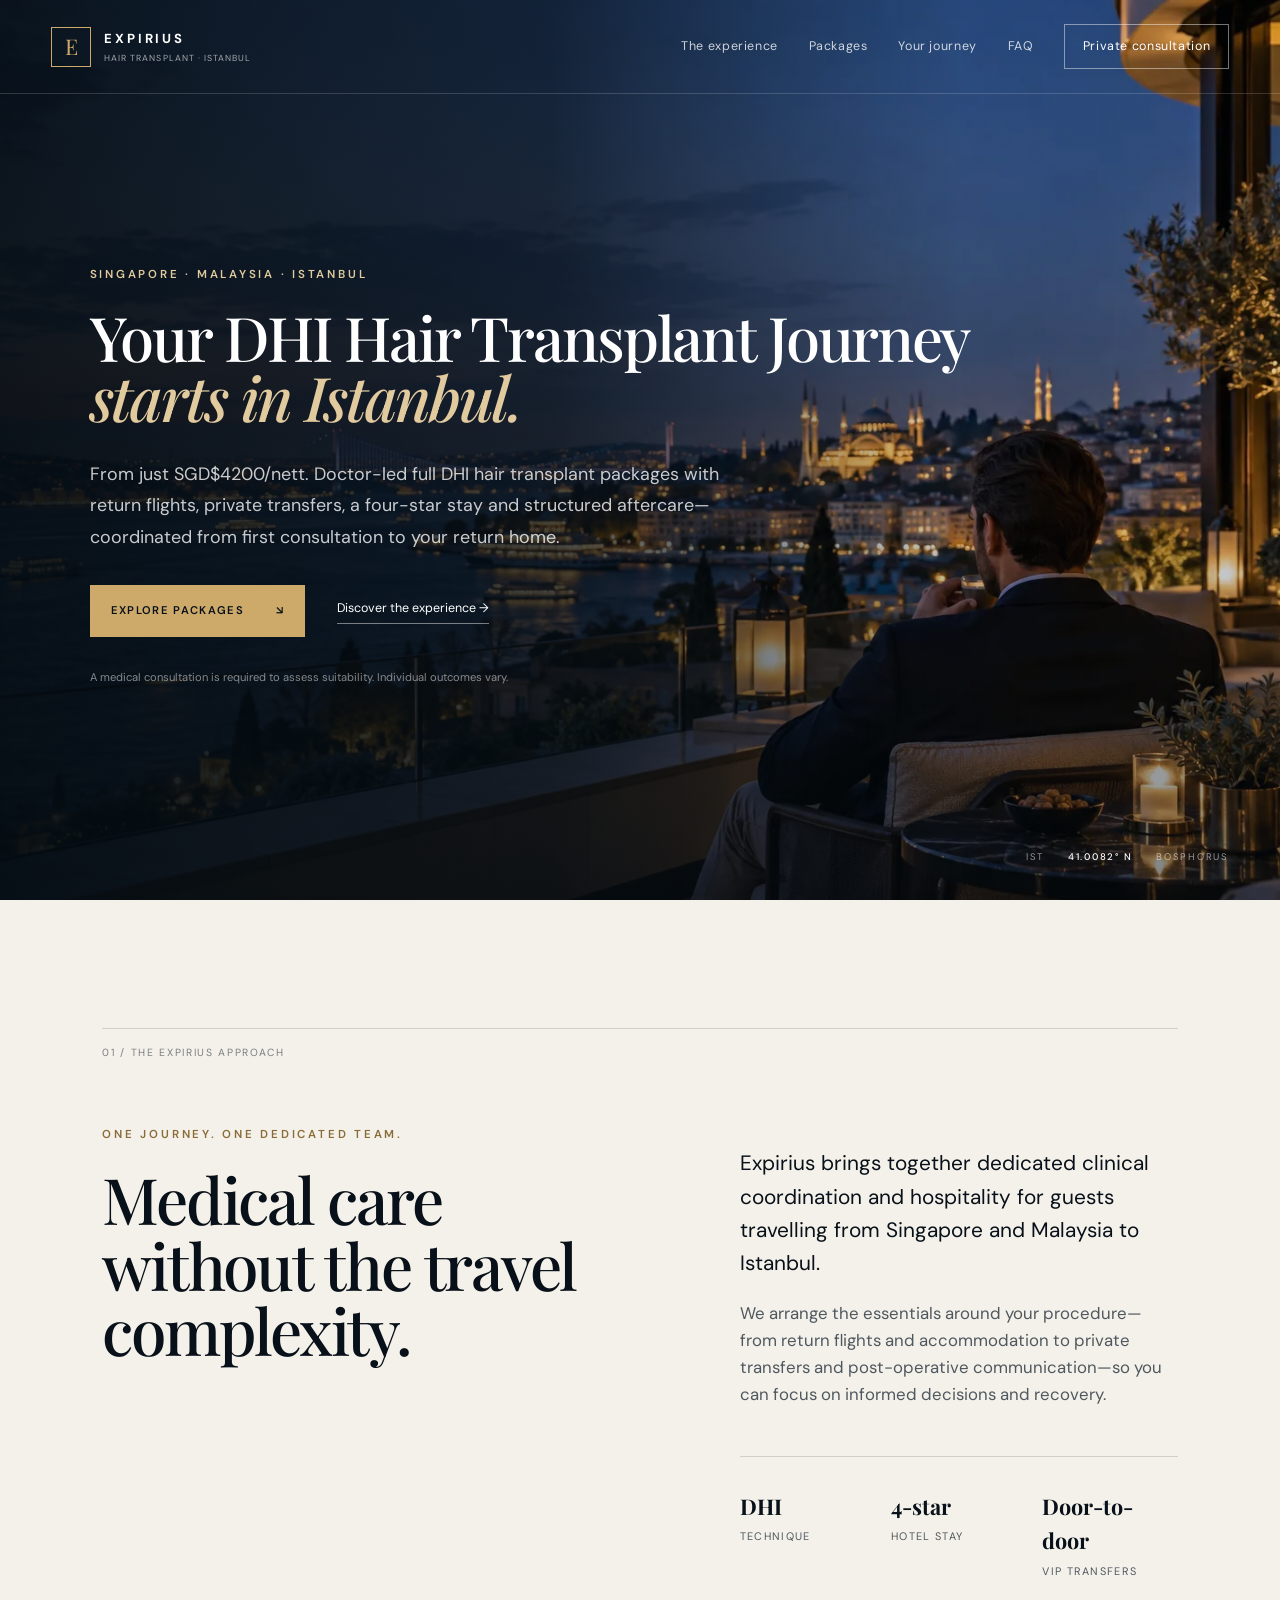
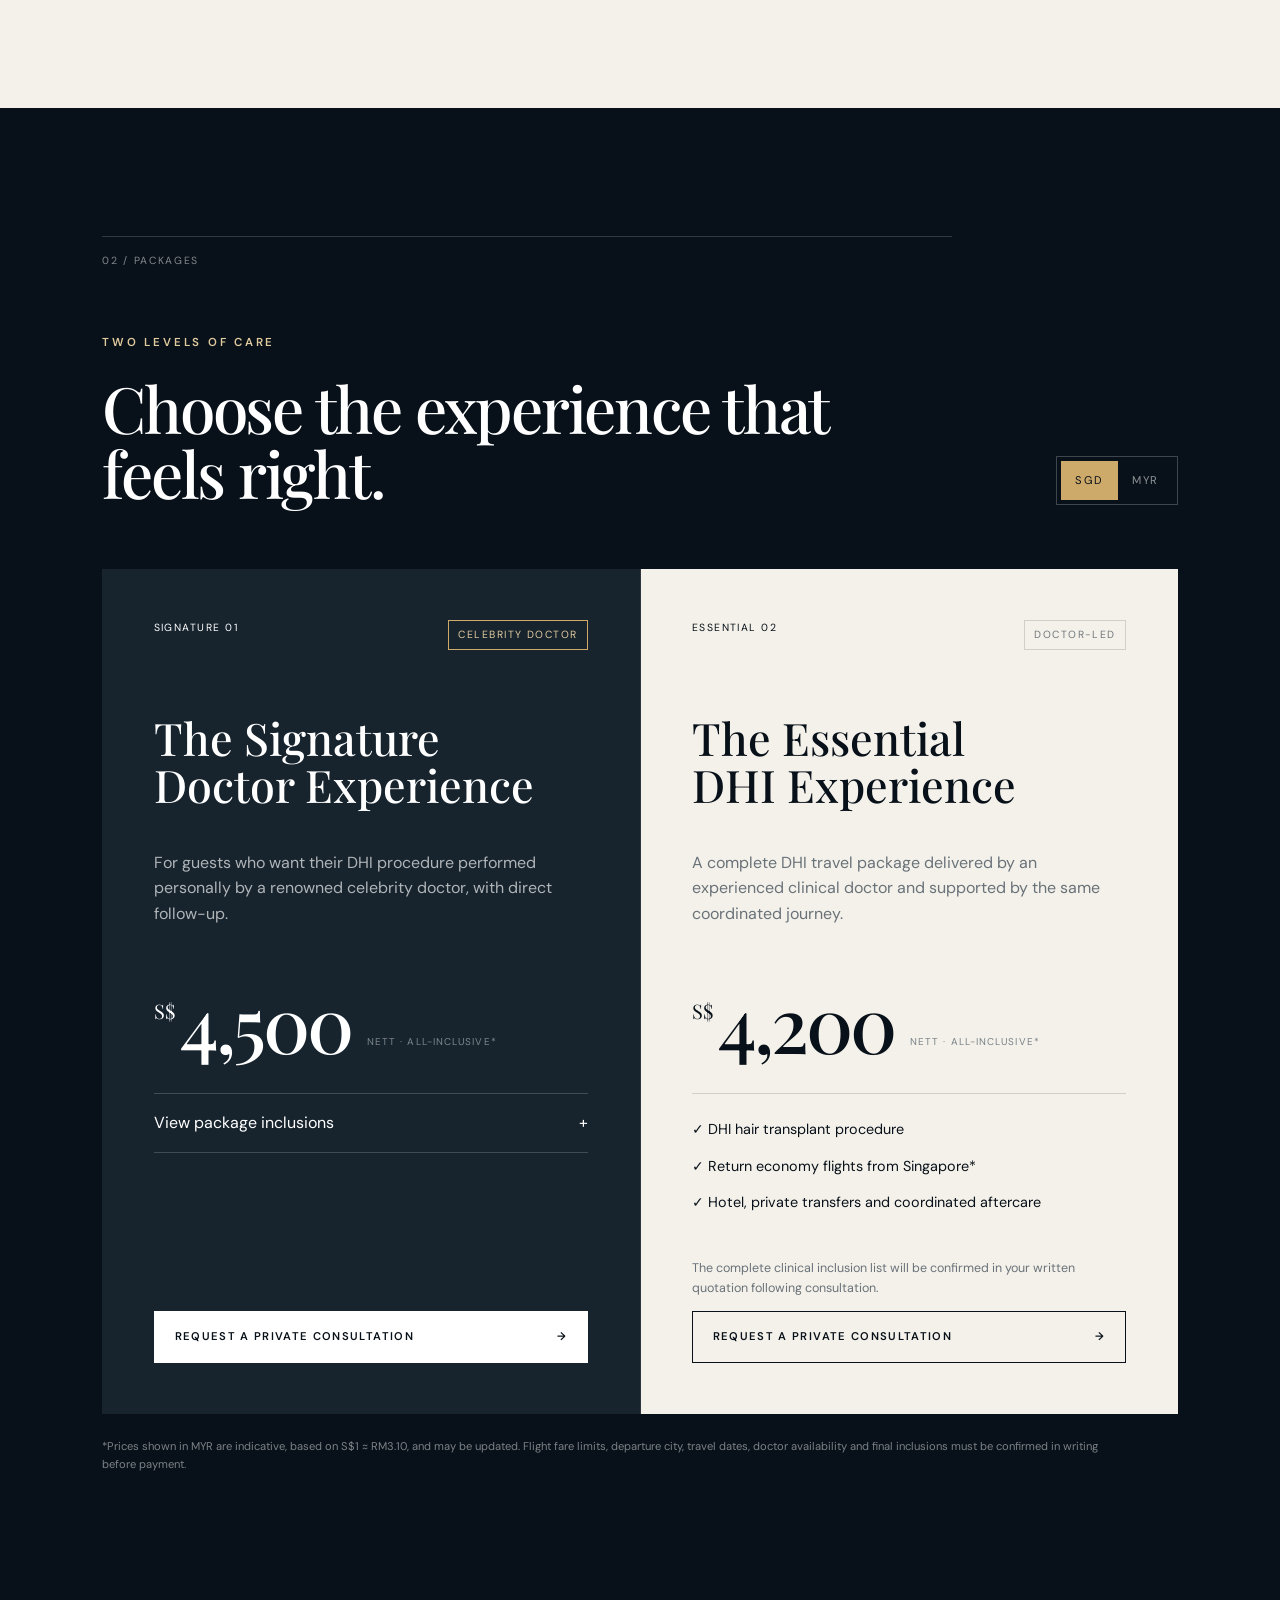
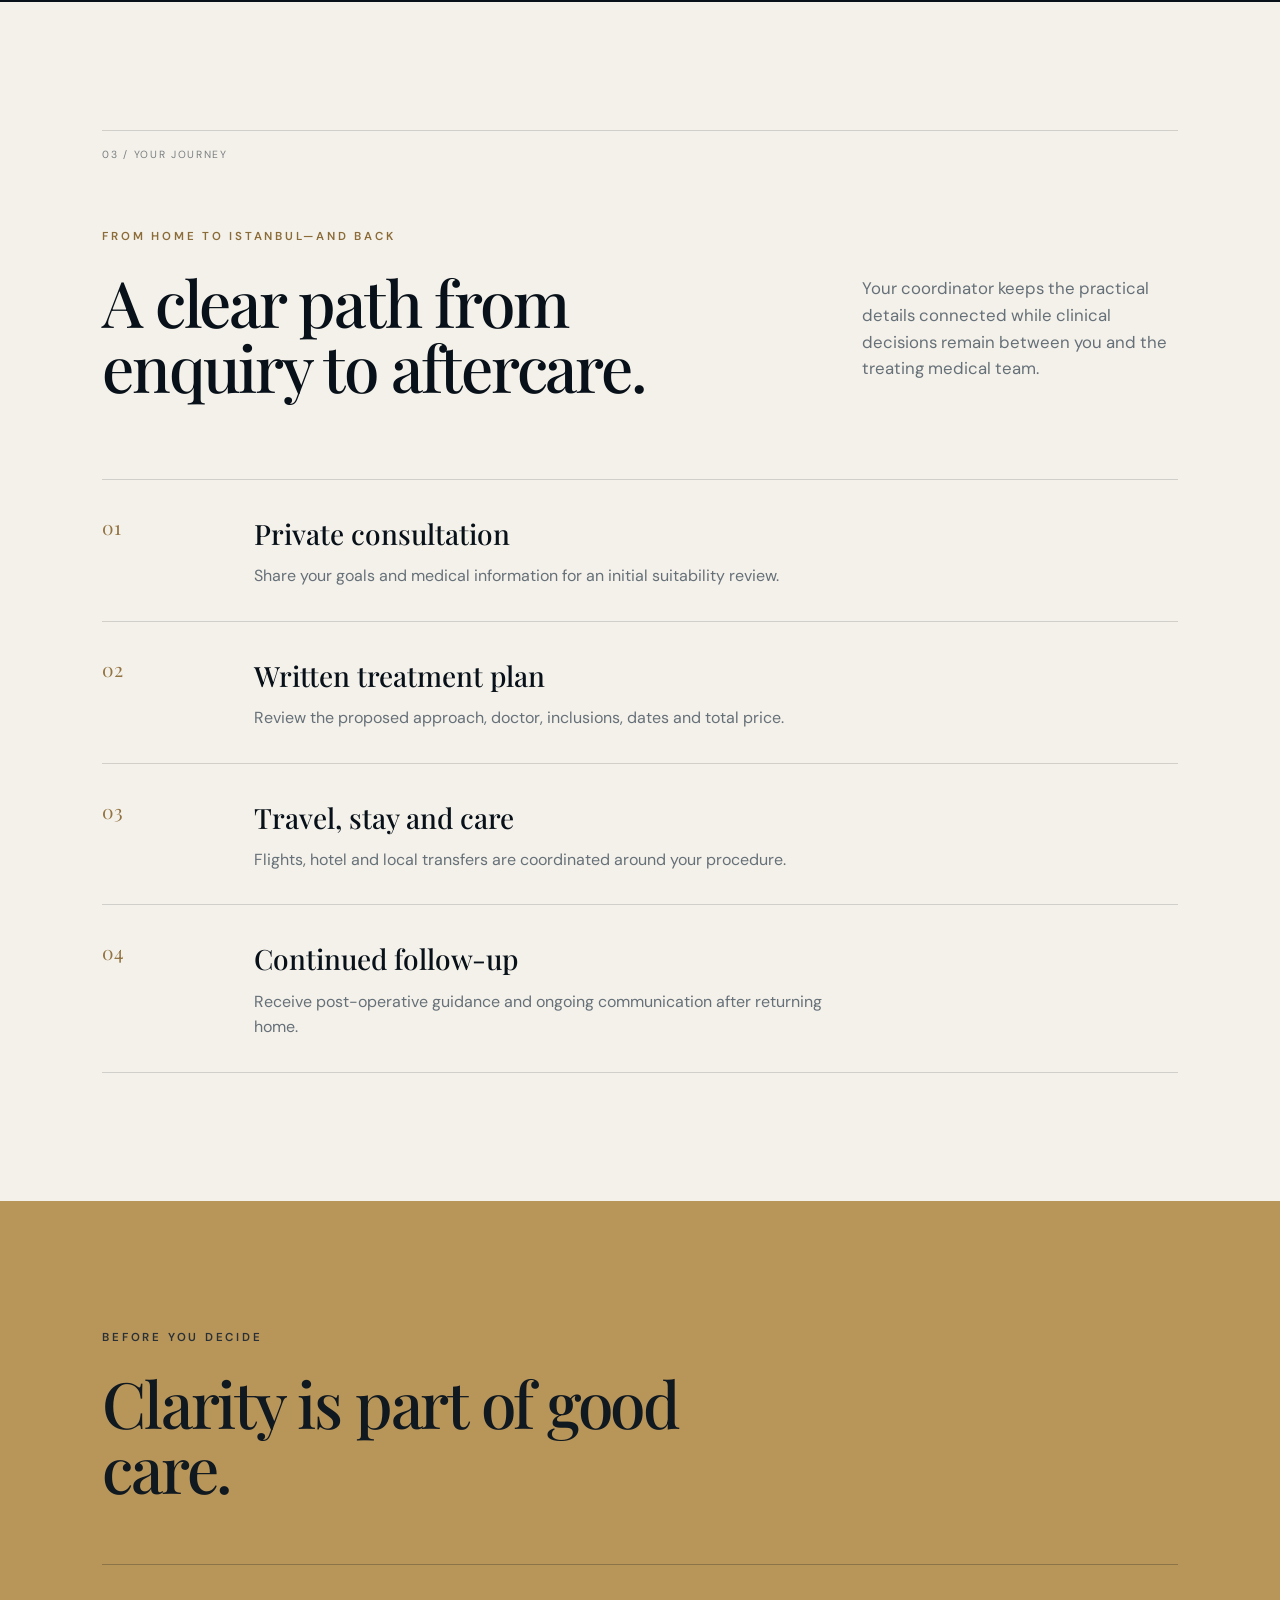
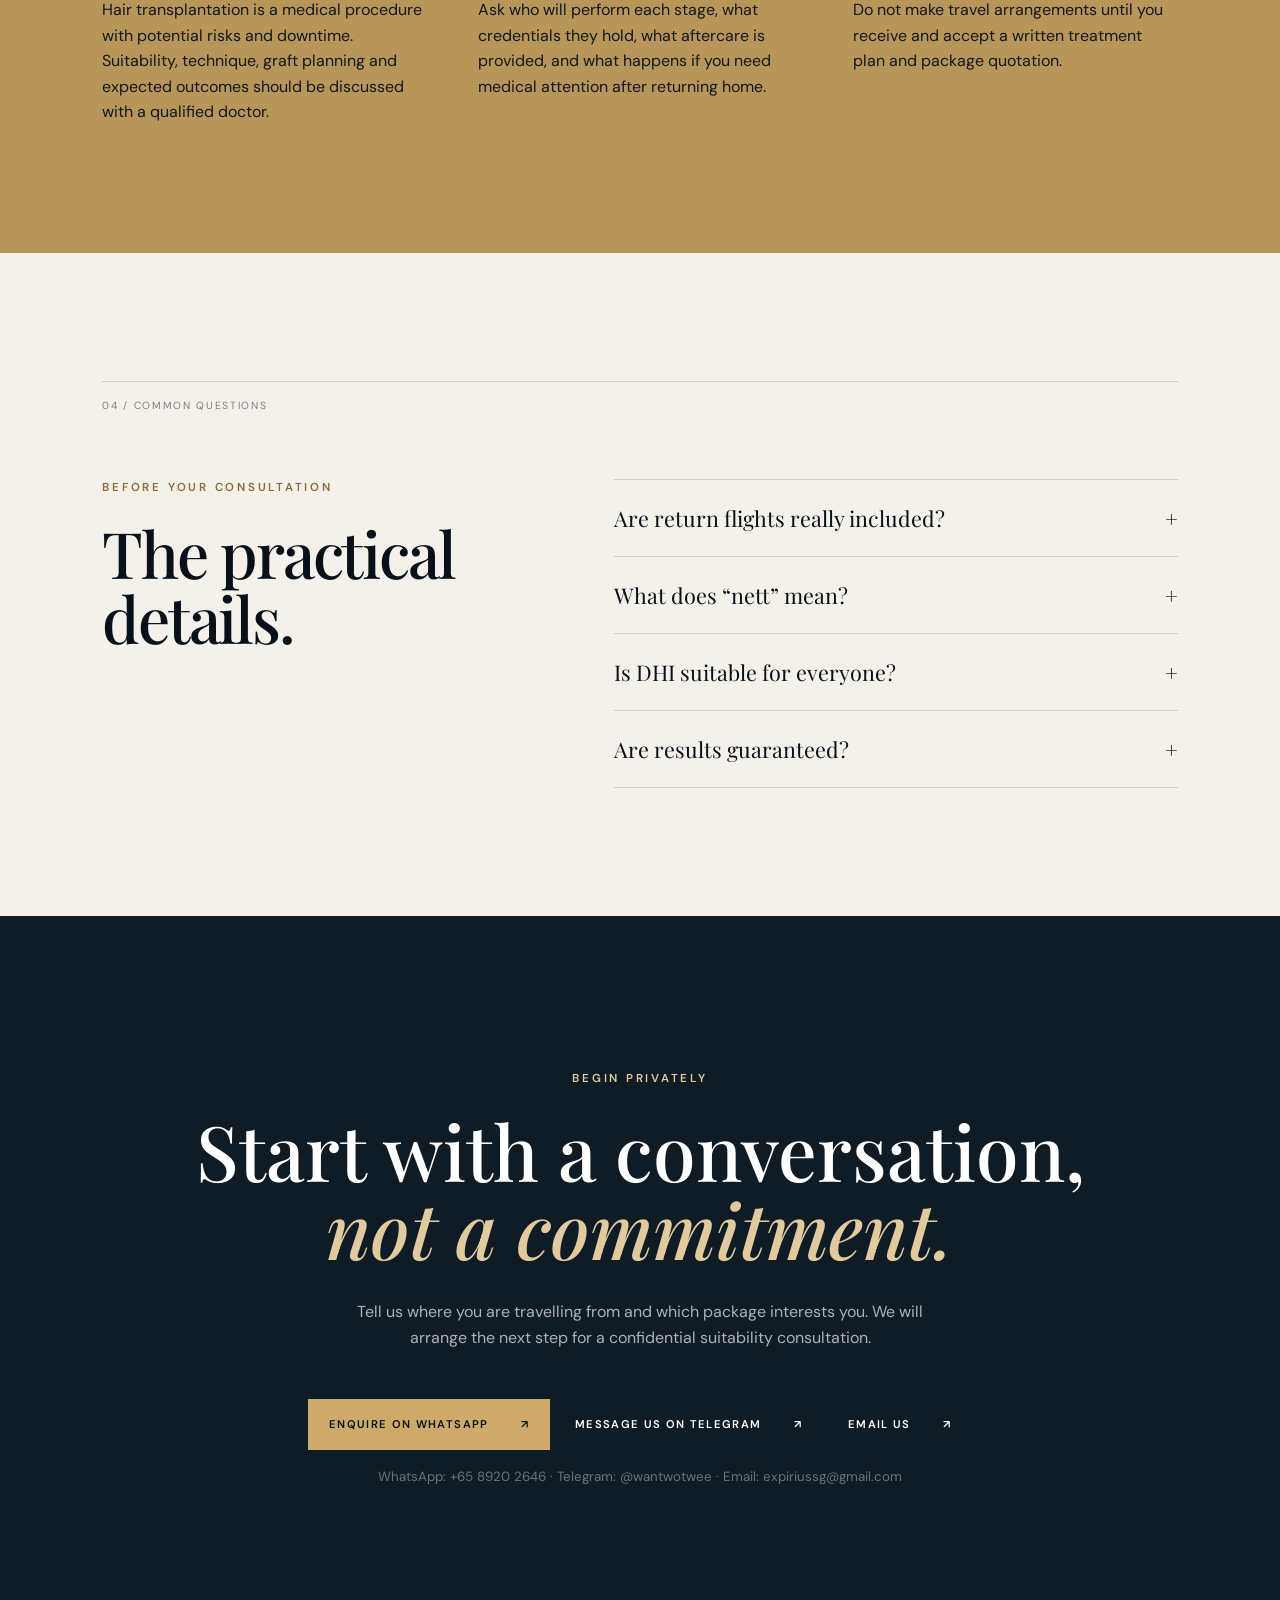
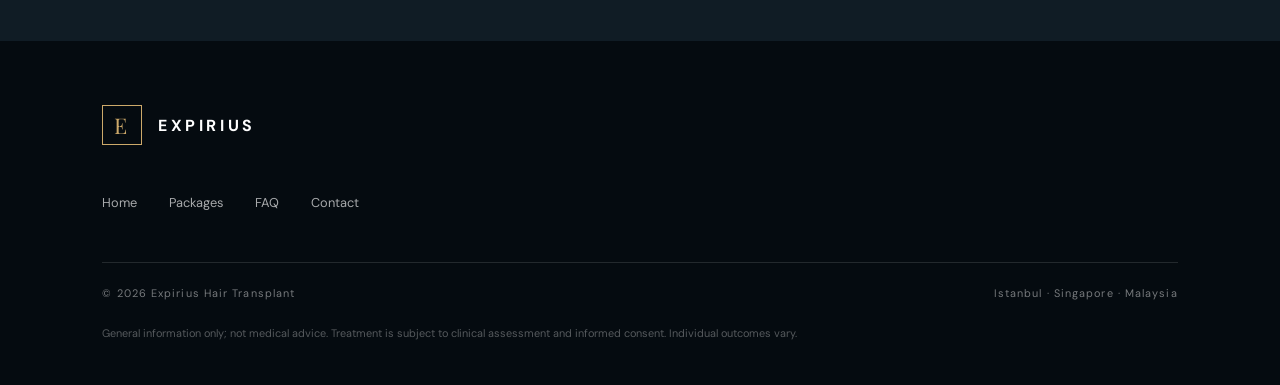
==== commit 1f75fb09: "Update index.html" ====
--- a/index.html
+++ b/index.html
@@ -161,15 +161,56 @@
       </div>
     </section>
 
-    <section class="consultation" id="consultation">
-      <div class="consultation-inner reveal">
-        <p class="eyebrow">Begin privately</p>
-        <h2>Start with a conversation,<br><em>not a commitment.</em></h2>
-        <p>Tell us where you are travelling from and which package interests you. We will arrange the next step for a confidential suitability consultation.</p>
-        <a class="button button-primary" href="mailto:expiriussg@gmail.com?subject=Private%20Consultation%20Enquiry">Email us for a consultation <span>↗</span></a>
-        <small>expiriussg@gmail.com.</small>
-      </div>
-    </section>
+ <section class="consultation" id="consultation">
+  <div class="consultation-inner reveal">
+    <p class="eyebrow">Begin privately</p>
+
+    <h2>
+      Start with a conversation,<br>
+      <em>not a commitment.</em>
+    </h2>
+
+    <p>
+      Tell us where you are travelling from and which package interests you.
+      We will arrange the next step for a confidential suitability consultation.
+    </p>
+
+    <div class="consultation-actions">
+      <a
+        class="button button-primary"
+        href="https://wa.me/6589202646?text=Hello%20Expirius%2C%20I%20would%20like%20to%20enquire%20about%20your%20hair%20transplant%20packages."
+        target="_blank"
+        rel="noopener noreferrer"
+      >
+        Enquire on WhatsApp
+        <span aria-hidden="true">↗</span>
+      </a>
+
+      <a
+        class="button button-contact"
+        href="https://t.me/wantwotwee"
+        target="_blank"
+        rel="noopener noreferrer"
+      >
+        Message us on Telegram
+        <span aria-hidden="true">↗</span>
+      </a>
+
+      <a
+        class="button button-contact"
+        href="mailto:expiriussg@gmail.com?subject=Private%20Consultation%20Enquiry"
+      >
+        Email us
+        <span aria-hidden="true">↗</span>
+      </a>
+    </div>
+
+    <small>
+      WhatsApp: +65 8920 2646 · Telegram: @wantwotwee ·
+      Email: expiriussg@gmail.com
+    </small>
+  </div>
+</section>
   </main>
 
   <footer>
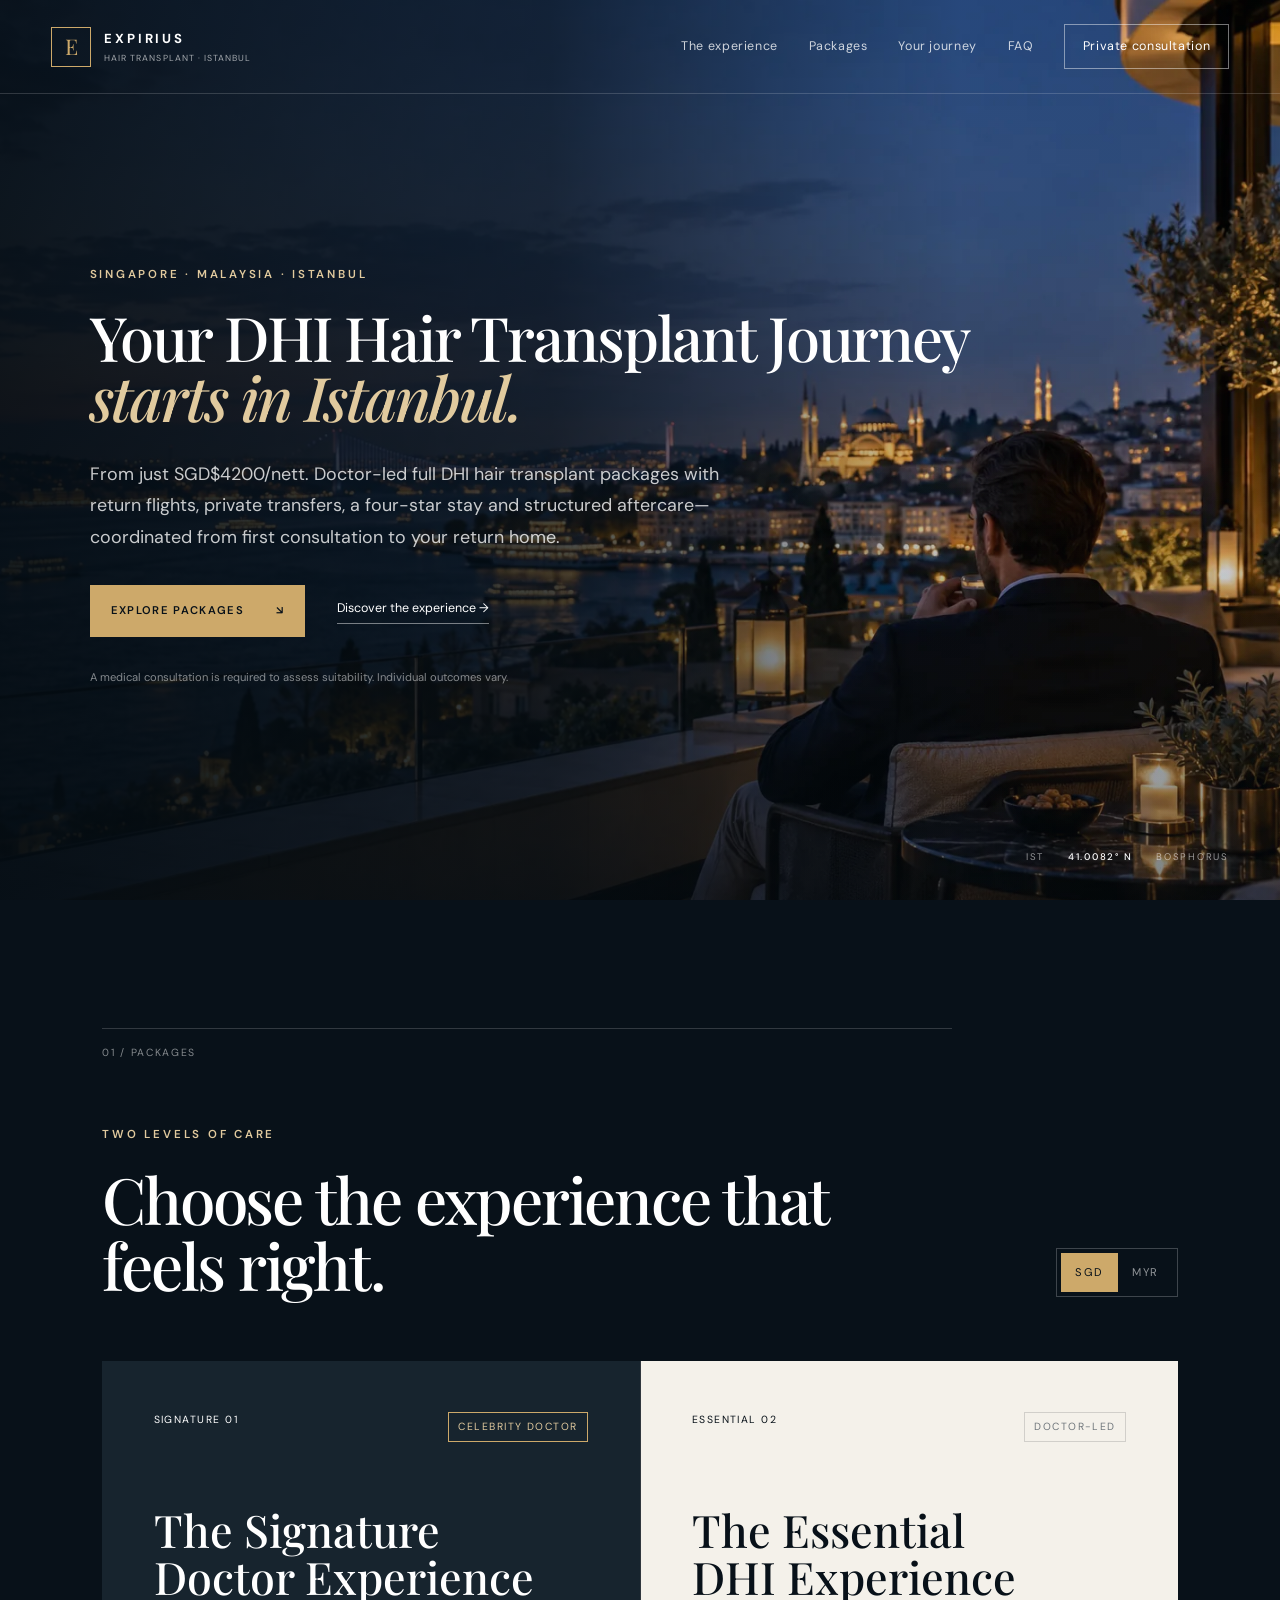
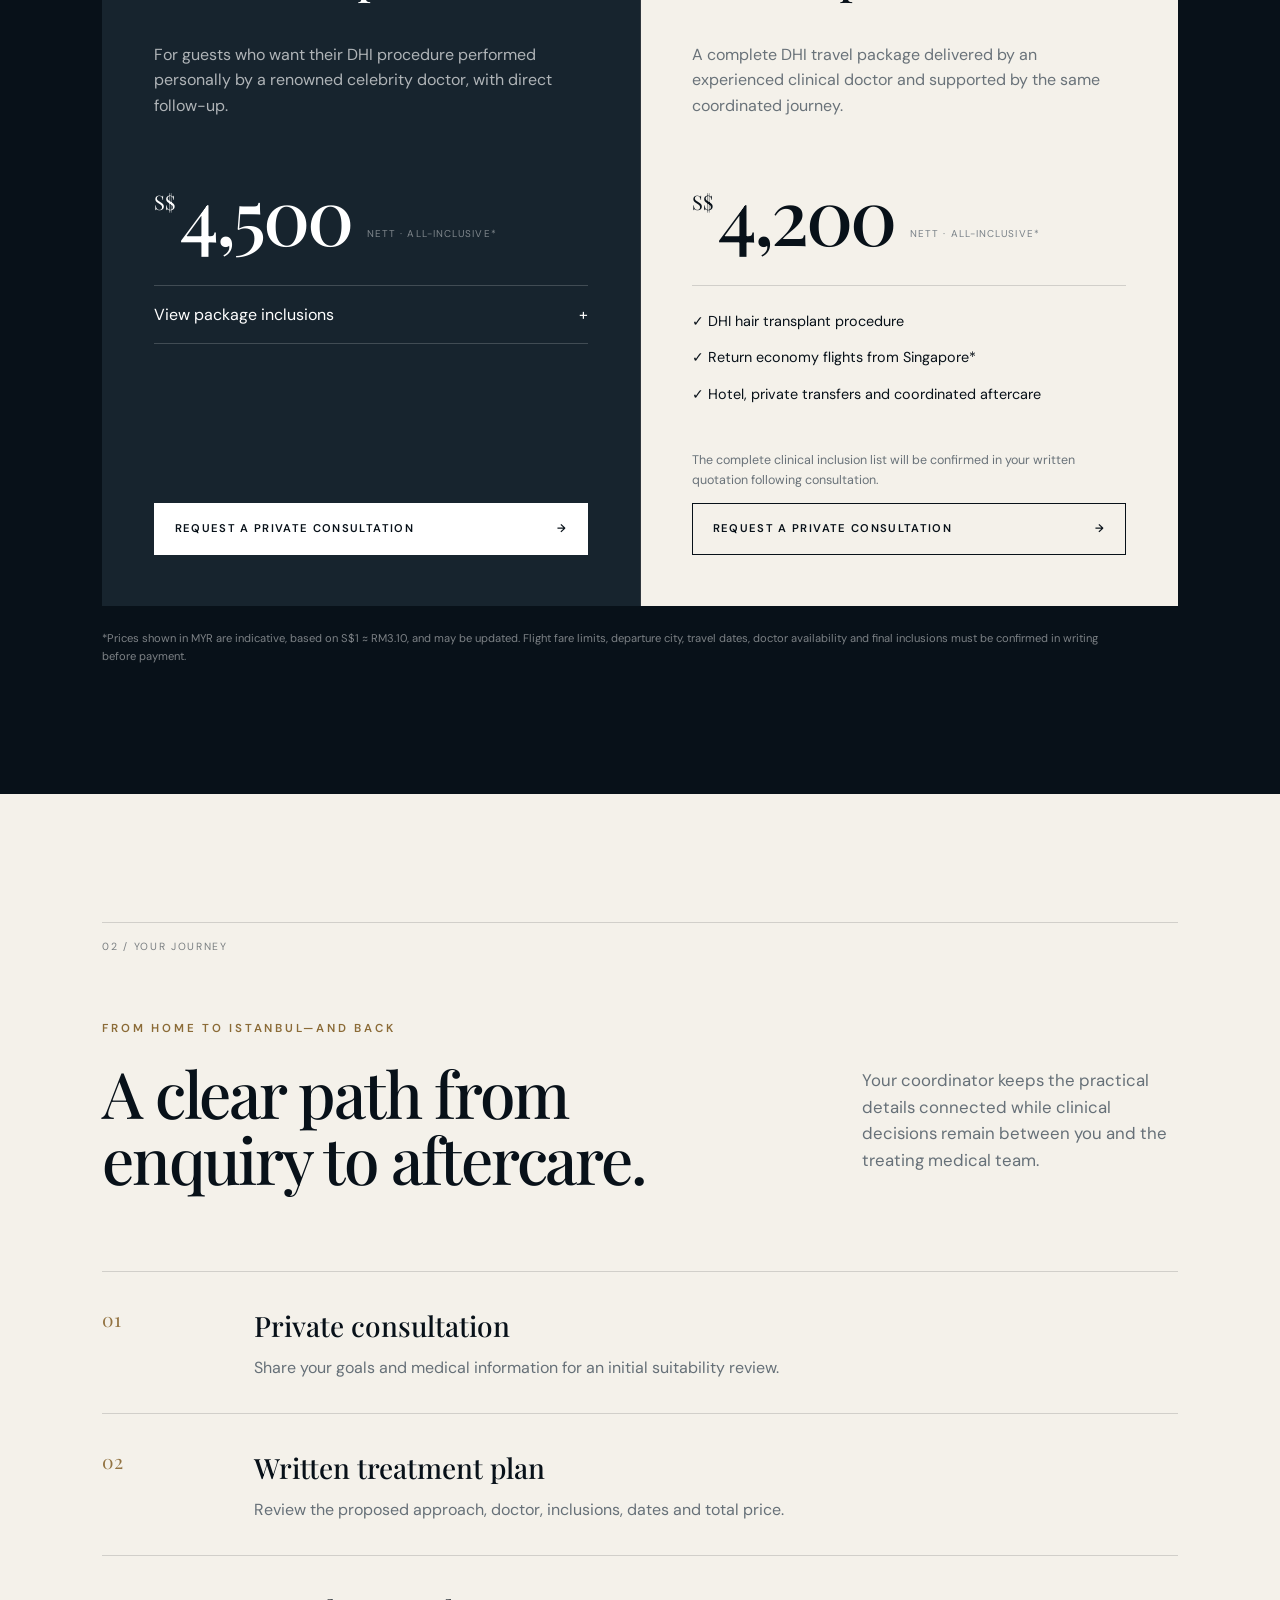
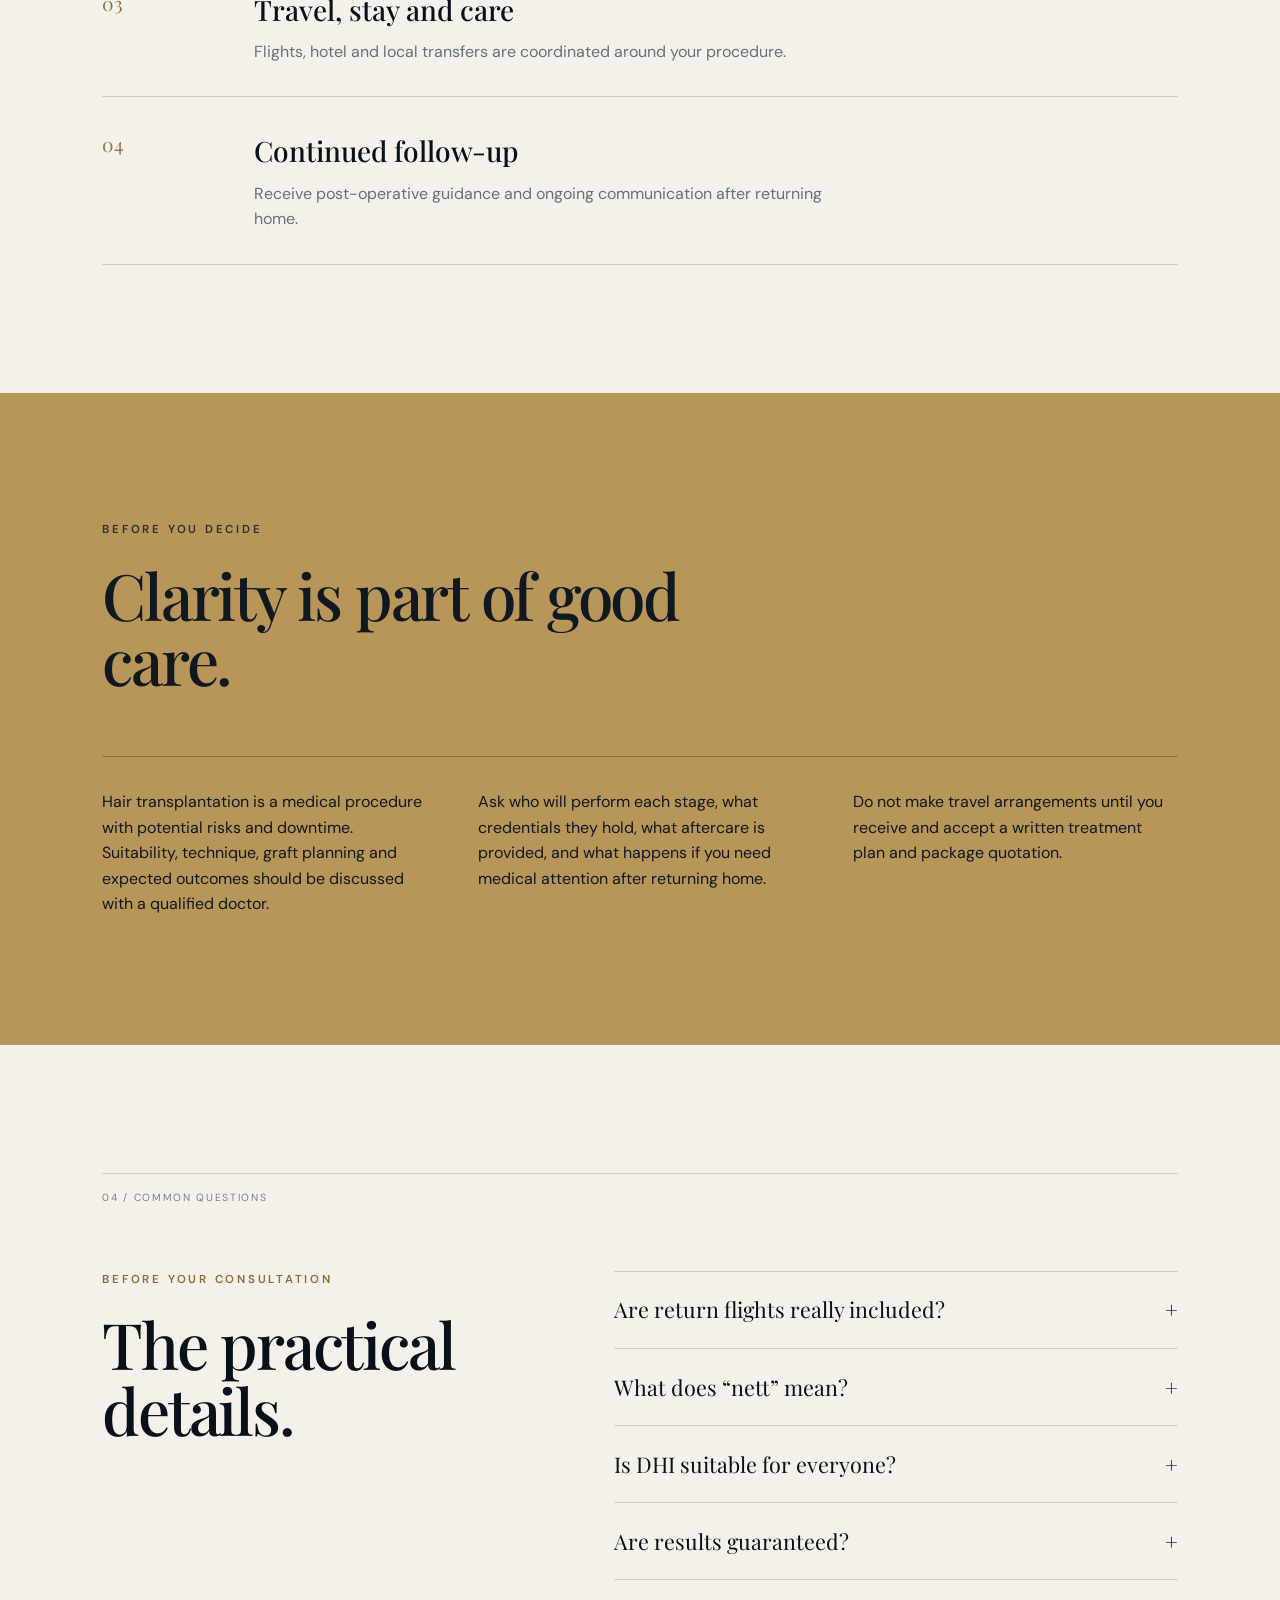
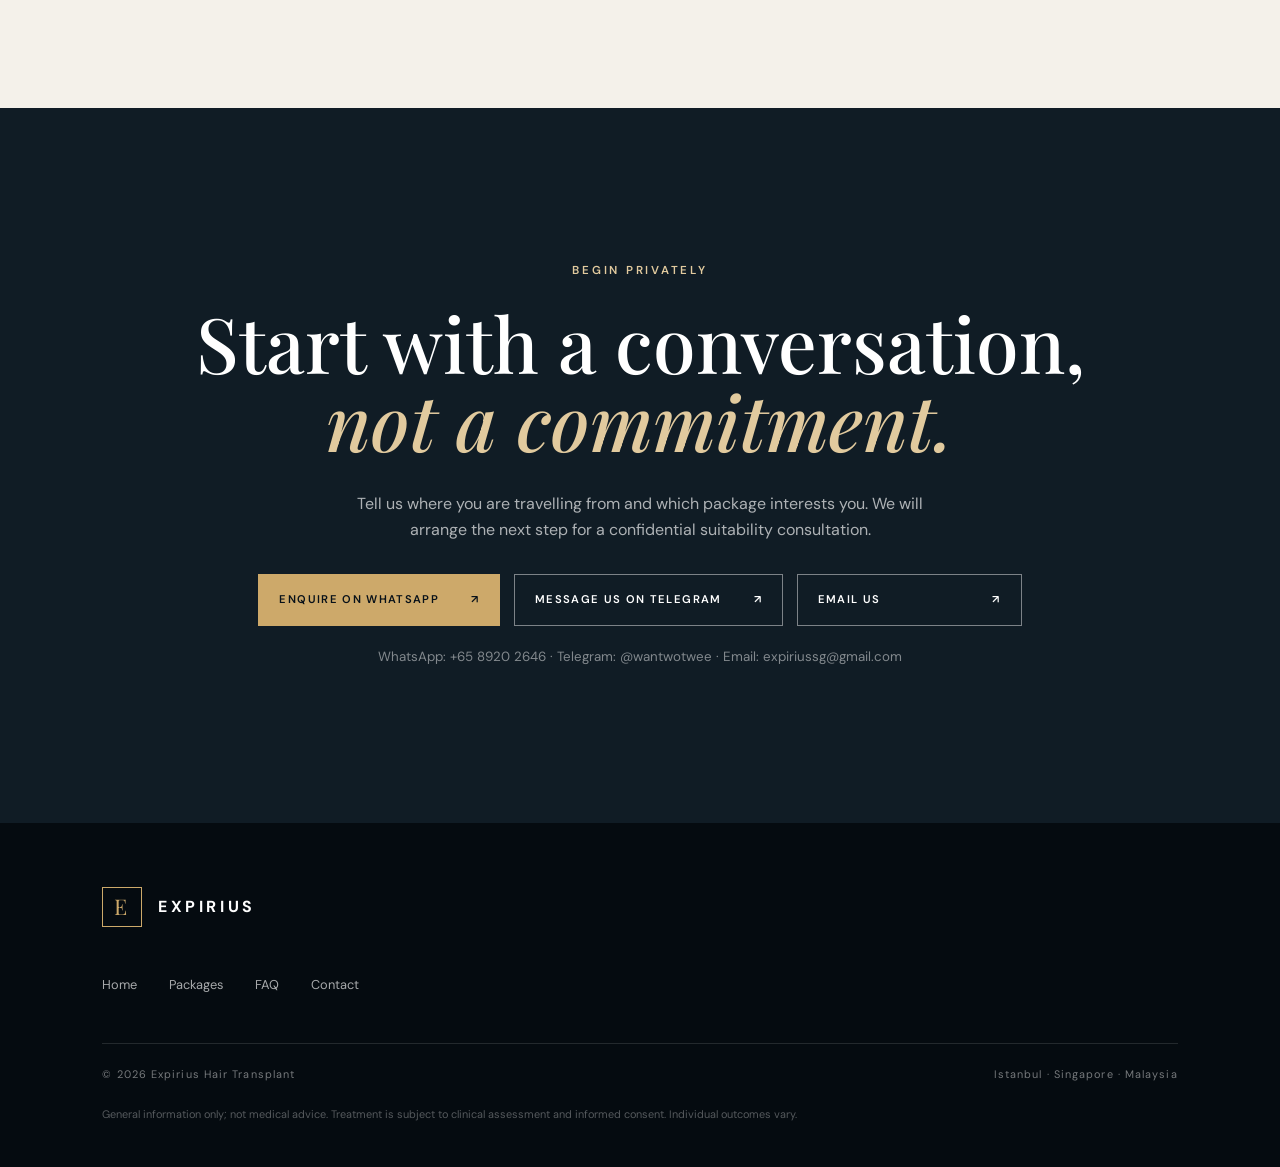
==== commit 27fb9979: "Update index.html" ====
--- a/index.html
+++ b/index.html
@@ -50,29 +50,10 @@
       <div class="hero-index" aria-hidden="true"><span>IST</span><b>41.0082° N</b><span>BOSPHORUS</span></div>
     </section>
 
-    <section class="intro section" id="experience">
-      <div class="section-label">01 / The Expirius approach</div>
-      <div class="intro-grid">
-        <div>
-          <p class="eyebrow dark">One journey. One dedicated team.</p>
-          <h2>Medical care without the travel complexity.</h2>
-        </div>
-        <div class="intro-copy">
-          <p>Expirius brings together dedicated clinical coordination and hospitality for guests travelling from Singapore and Malaysia to Istanbul.</p>
-          <p>We arrange the essentials around your procedure—from return flights and accommodation to private transfers and post-operative communication—so you can focus on informed decisions and recovery.</p>
-          <div class="trust-row">
-            <div><strong>DHI</strong><span>Technique</span></div>
-            <div><strong>4-star</strong><span>Hotel stay</span></div>
-            <div><strong>Door-to-door</strong><span>VIP transfers</span></div>
-          </div>
-        </div>
-      </div>
-    </section>
-
     <section class="packages section" id="packages">
       <div class="packages-heading">
         <div>
-          <div class="section-label light">02 / Packages</div>
+          <div class="section-label light">01 / Packages</div>
           <p class="eyebrow">Two levels of care</p>
           <h2>Choose the experience that feels right.</h2>
         </div>
@@ -123,7 +104,7 @@
     </section>
 
     <section class="journey section" id="journey">
-      <div class="section-label">03 / Your journey</div>
+      <div class="section-label">02 / Your journey</div>
       <div class="journey-head">
         <div><p class="eyebrow dark">From home to Istanbul—and back</p><h2>A clear path from enquiry to aftercare.</h2></div>
         <p>Your coordinator keeps the practical details connected while clinical decisions remain between you and the treating medical team.</p>
--- a/styles.css
+++ b/styles.css
@@ -733,3 +733,62 @@
     transform: none;
   }
 }
+
+/* =========================================================
+   CONSULTATION CONTACT BUTTONS
+   ========================================================= */
+
+.consultation-actions {
+  display: flex;
+  flex-wrap: wrap;
+  justify-content: center;
+  gap: 0.85rem;
+  margin-top: 2rem;
+}
+
+.consultation-actions .button {
+  min-width: 225px;
+  margin-top: 0;
+}
+
+.button-contact {
+  color: var(--white);
+  background: transparent;
+  border-color: rgba(255, 255, 255, 0.45);
+}
+
+.button-contact:hover {
+  color: var(--ink);
+  background: var(--white);
+  border-color: var(--white);
+}
+
+.consultation-actions + small {
+  display: block;
+  margin-top: 1.25rem;
+  color: rgba(255, 255, 255, 0.48);
+  line-height: 1.7;
+}
+
+/* Mobile layout */
+
+@media (max-width: 650px) {
+  .consultation-actions {
+    flex-direction: column;
+    width: 100%;
+    max-width: 360px;
+    margin-right: auto;
+    margin-left: auto;
+  }
+
+  .consultation-actions .button {
+    width: 100%;
+    min-width: 0;
+  }
+
+  .consultation-actions + small {
+    max-width: 330px;
+    margin-right: auto;
+    margin-left: auto;
+  }
+}
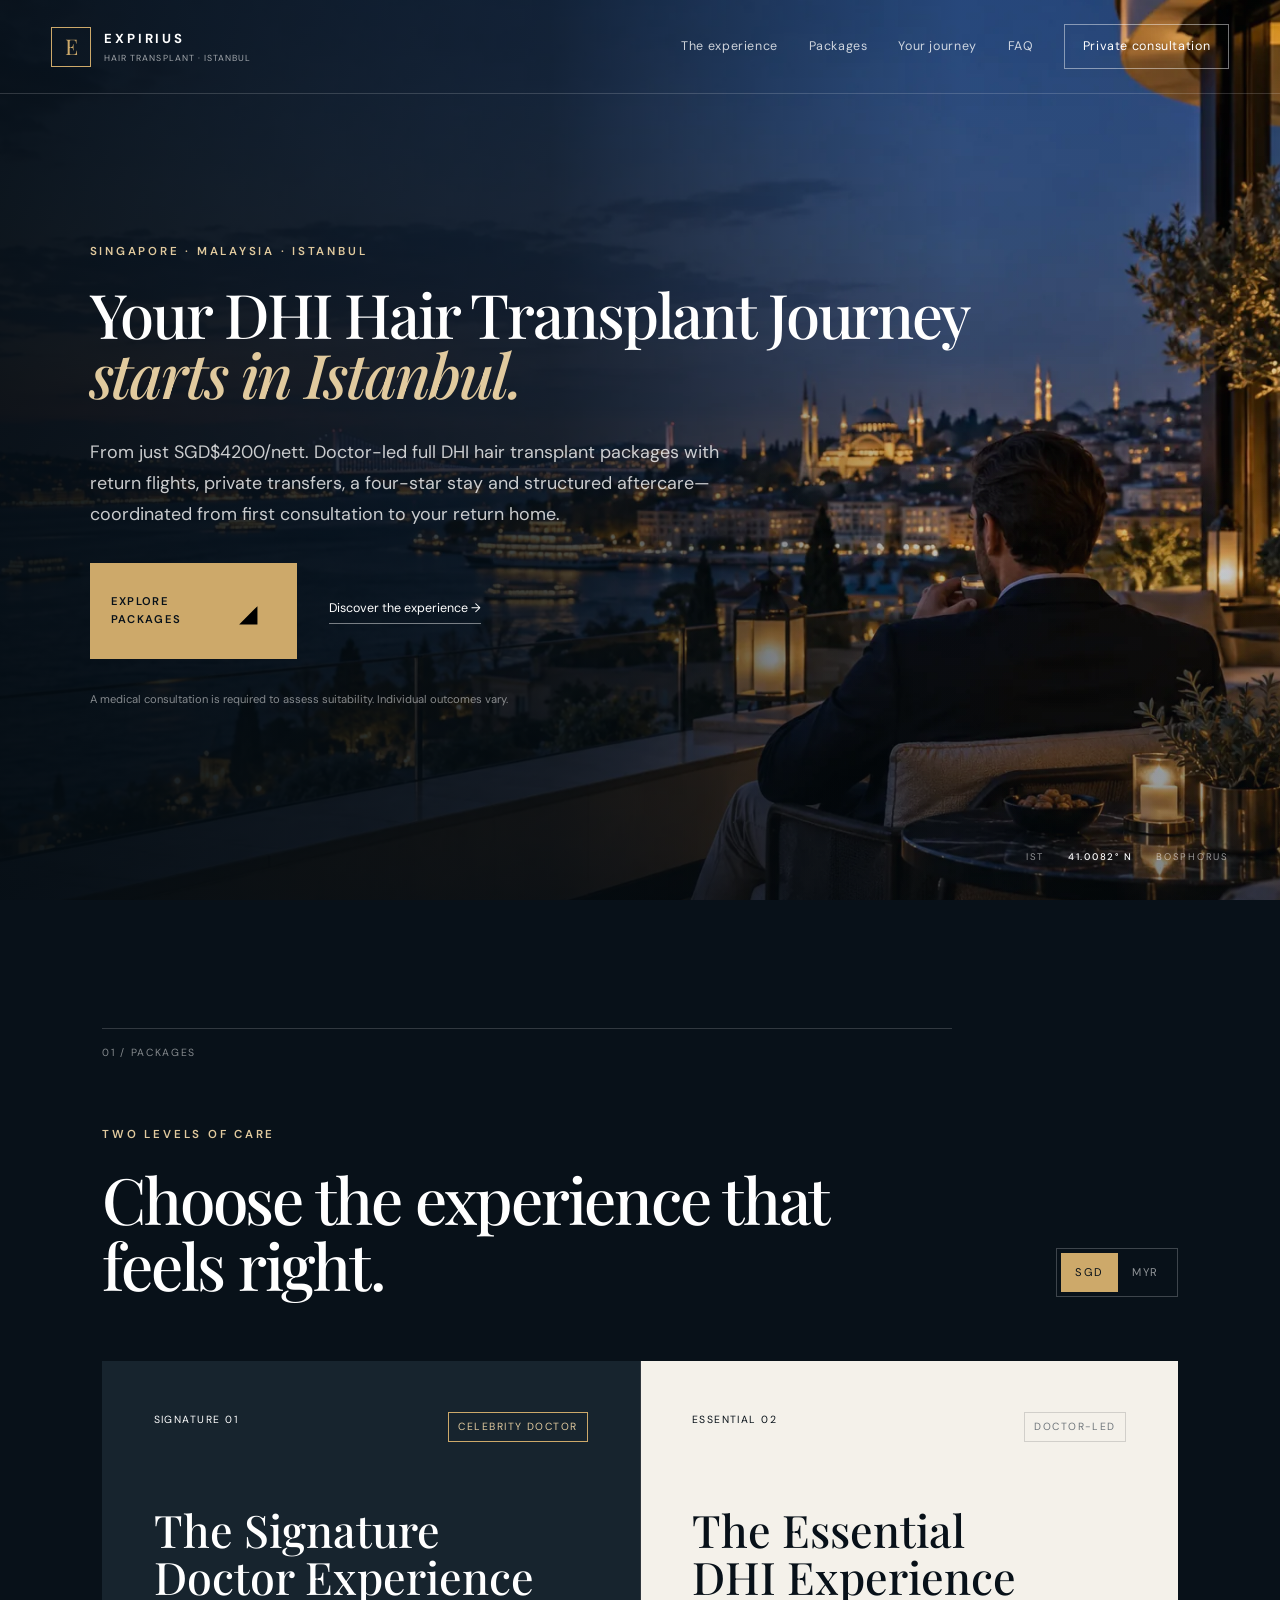
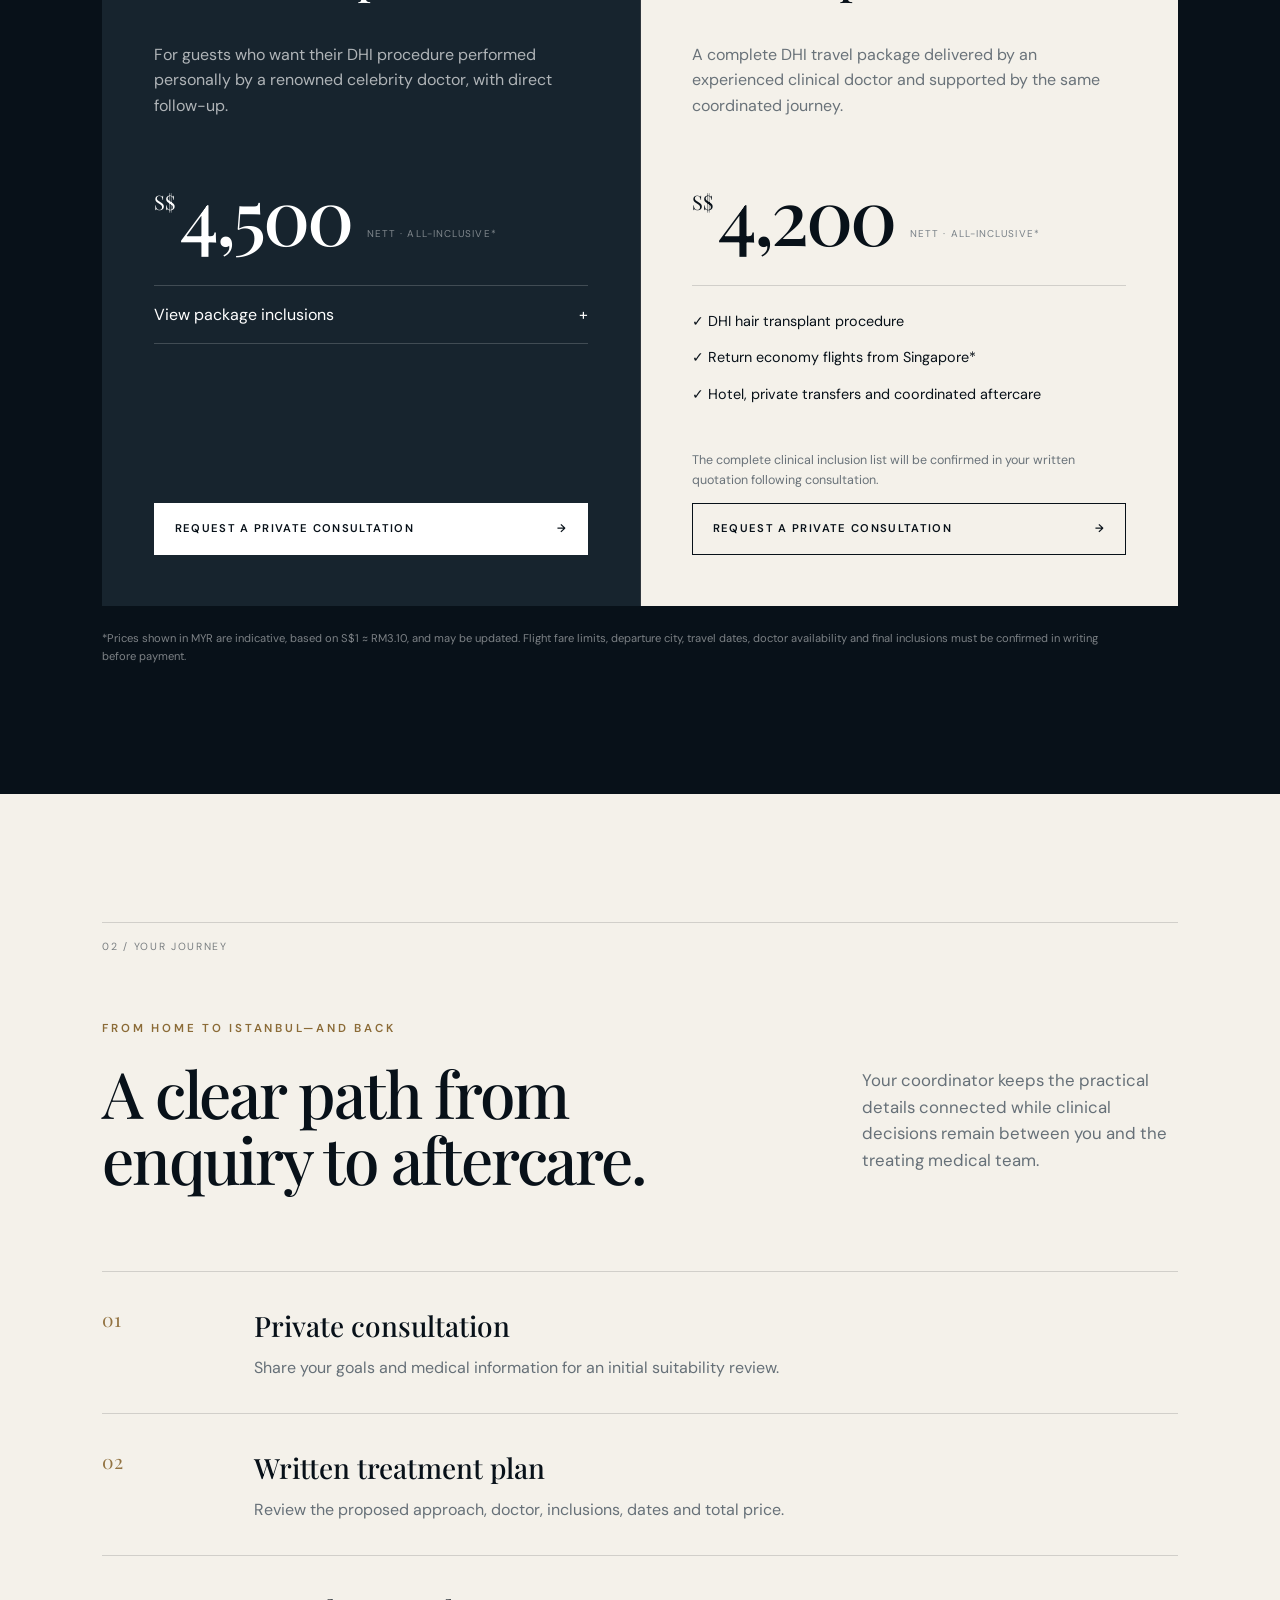
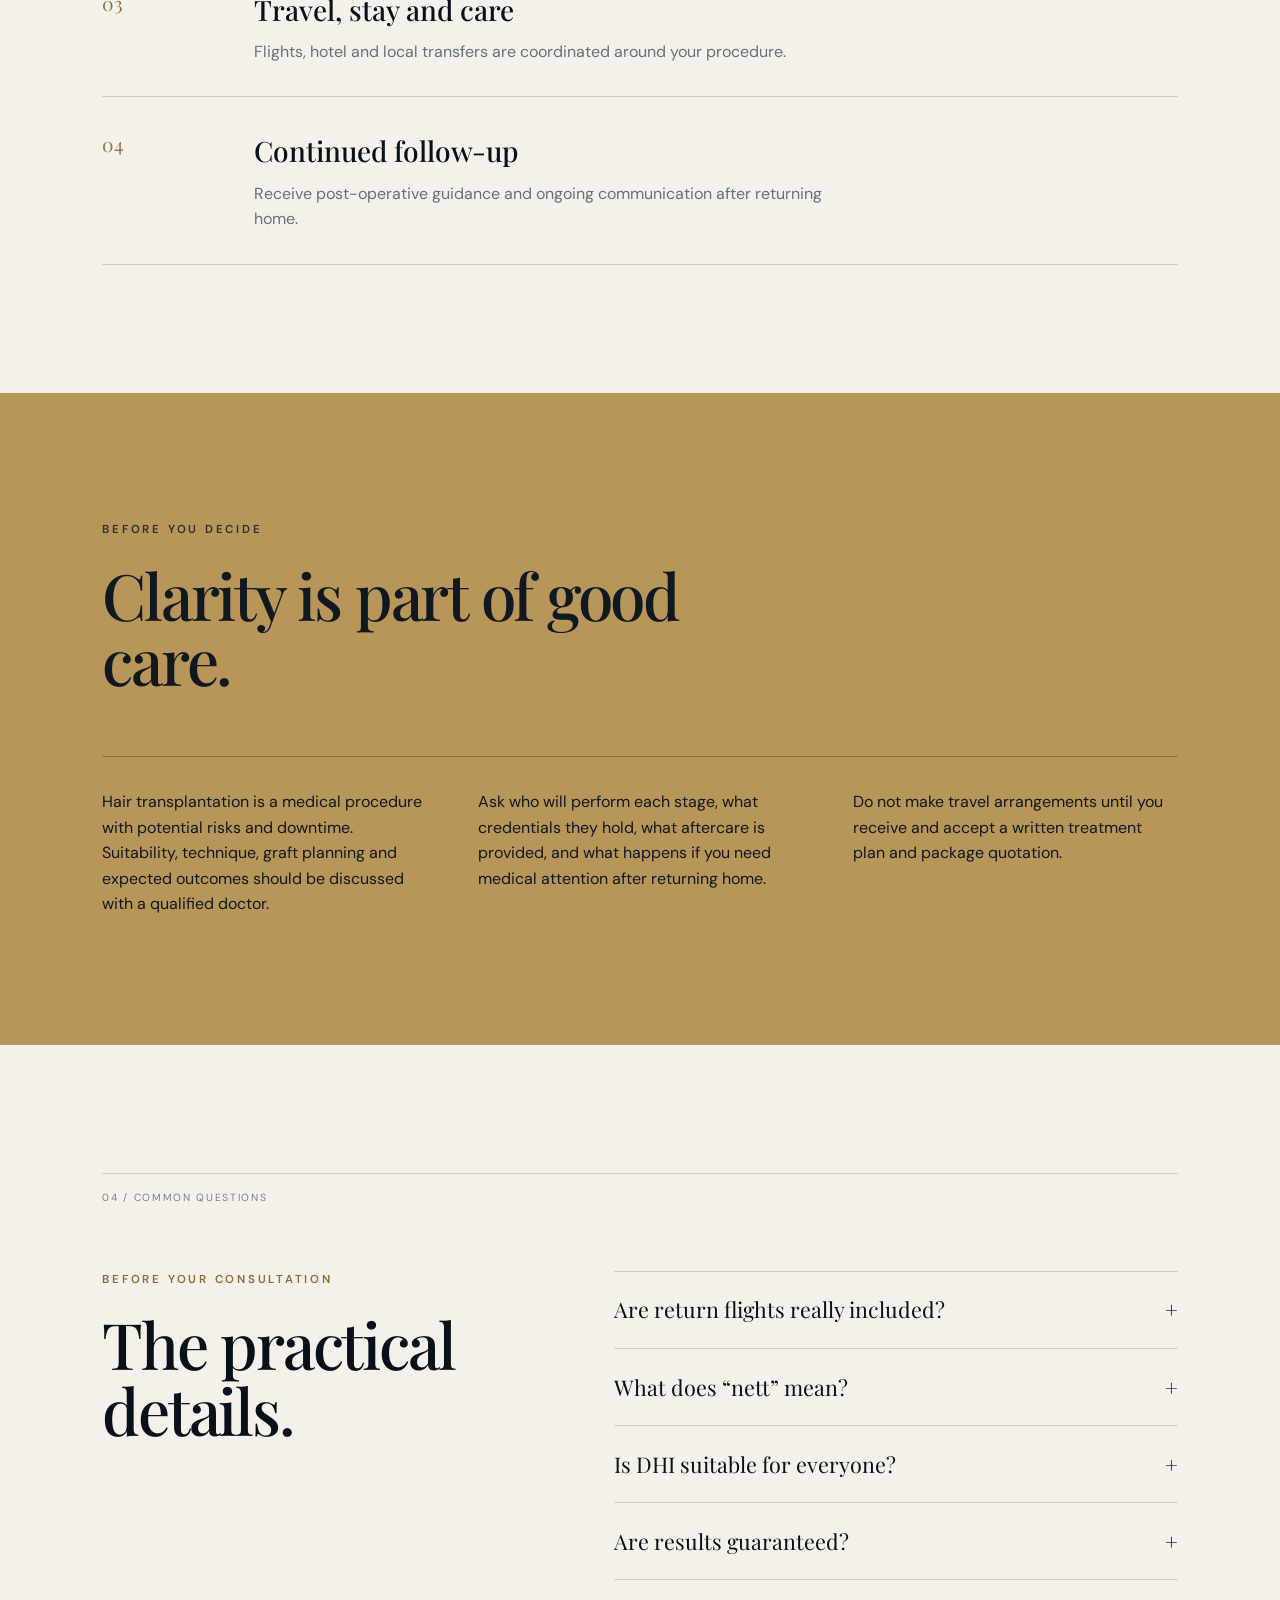
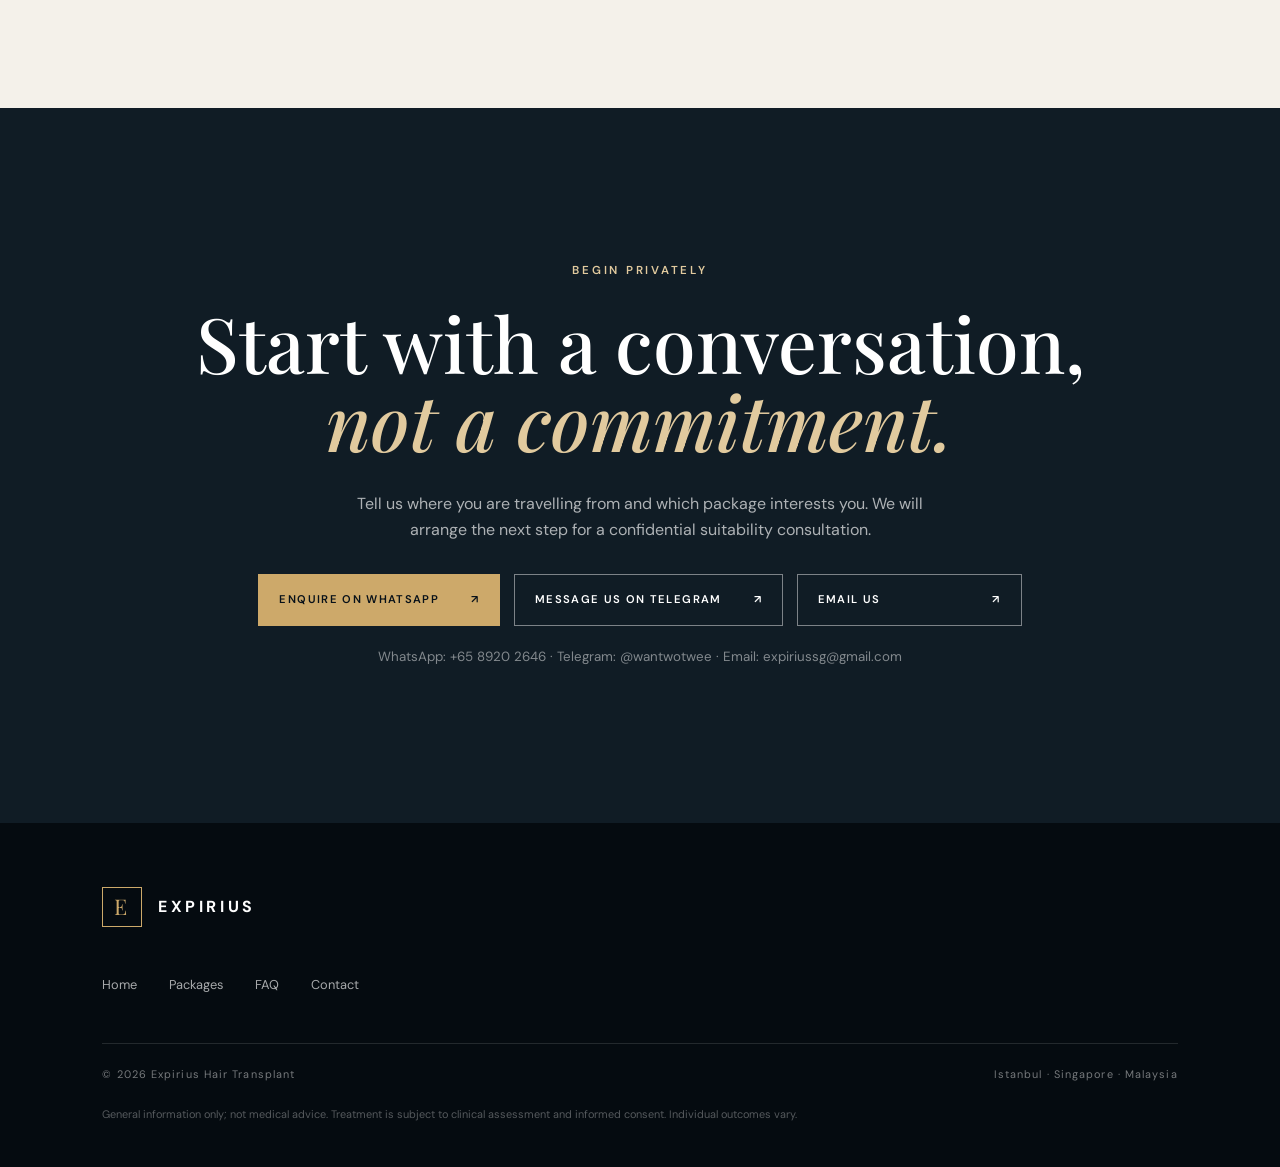
==== commit 335a5797: "Update index.html" ====
--- a/index.html
+++ b/index.html
@@ -42,7 +42,17 @@
         <h1 id="hero-title">Your DHI Hair Transplant Journey <em>starts in Istanbul.</em></h1>
         <p class="hero-copy">From just SGD$4200/nett. Doctor-led full DHI hair transplant packages with return flights, private transfers, a four-star stay and structured aftercare—coordinated from first consultation to your return home.</p>
         <div class="hero-actions">
-          <a class="button button-primary" href="#packages">Explore packages <span>↘</span></a>
+          <a class="button button-primary" href="#packages">
+  Explore packages
+
+  <svg
+    class="button-arrow"
+    viewBox="0 0 24 24"
+    aria-hidden="true"
+  >
+    <path d="M7 7L17 17M10 17H17V10" />
+  </svg>
+</a>
           <a class="text-link" href="#experience">Discover the experience <span>→</span></a>
         </div>
         <p class="hero-note">A medical consultation is required to assess suitability. Individual outcomes vary.</p>
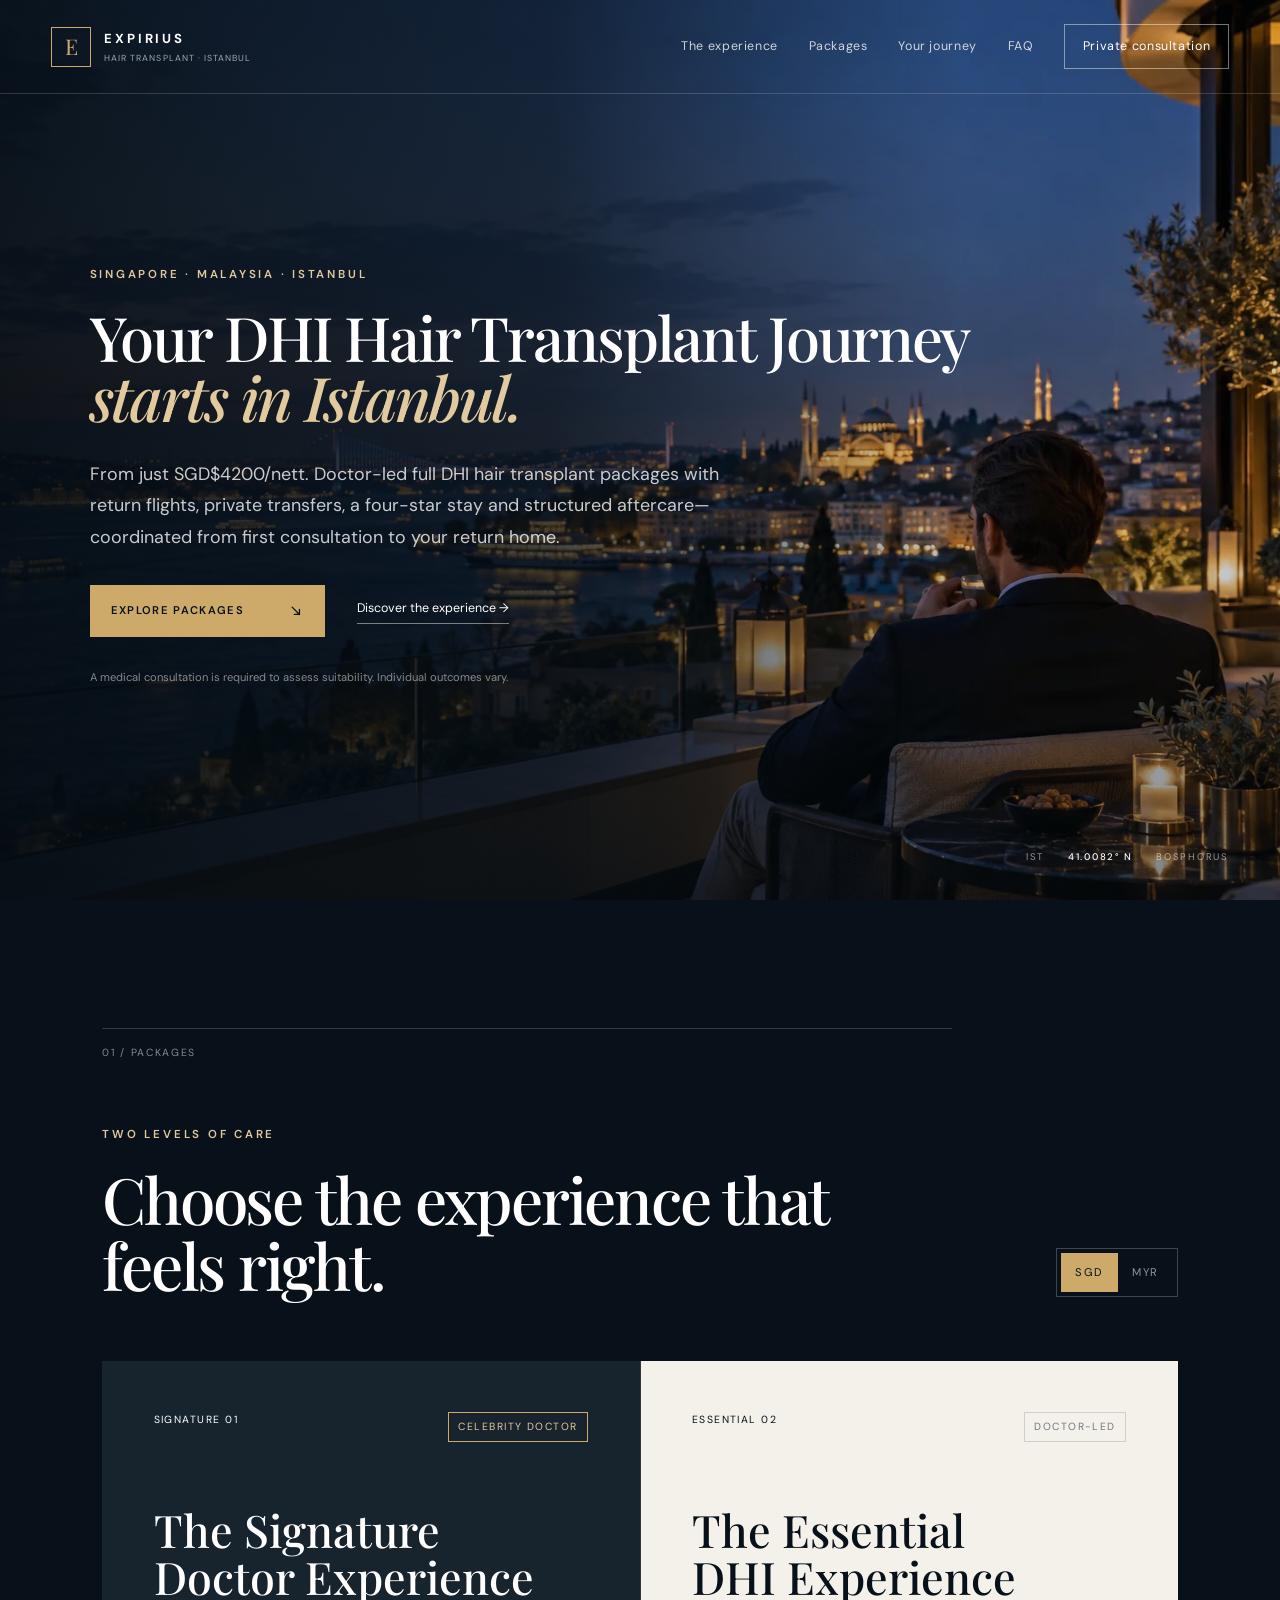
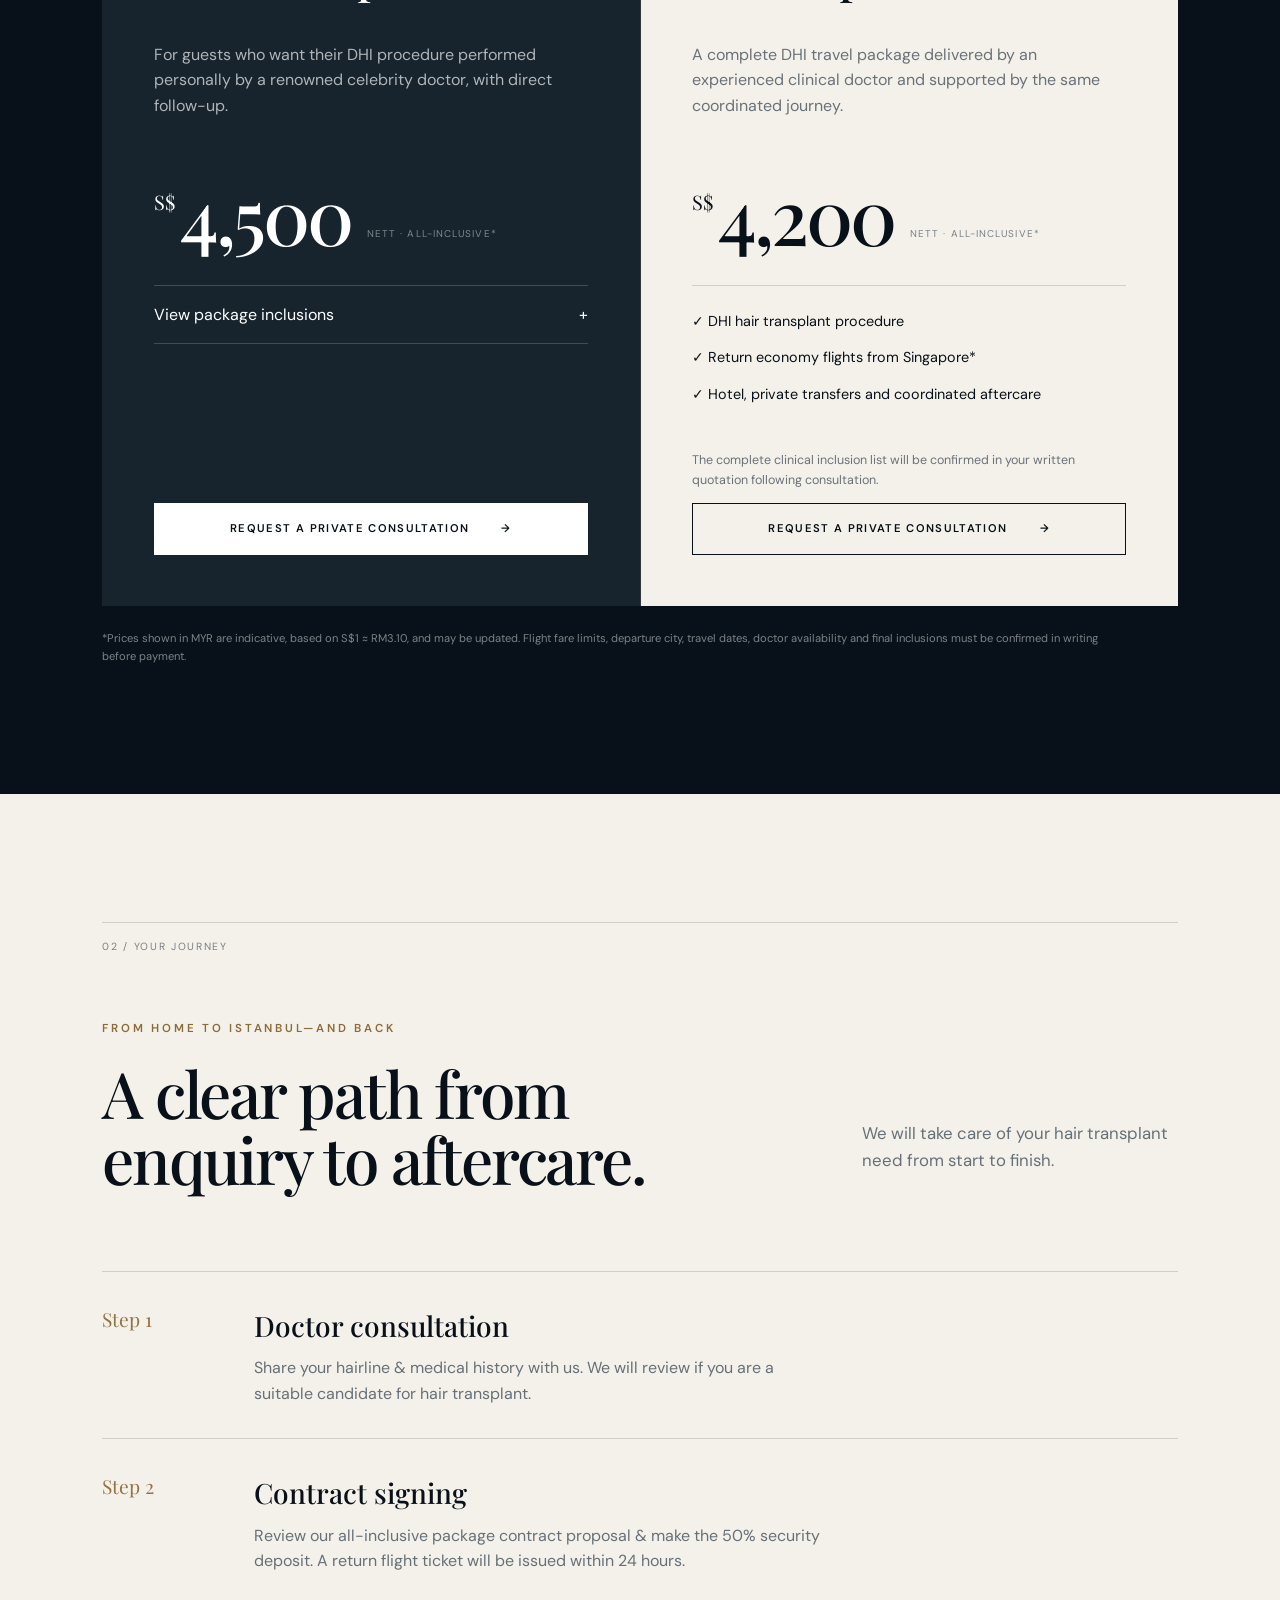
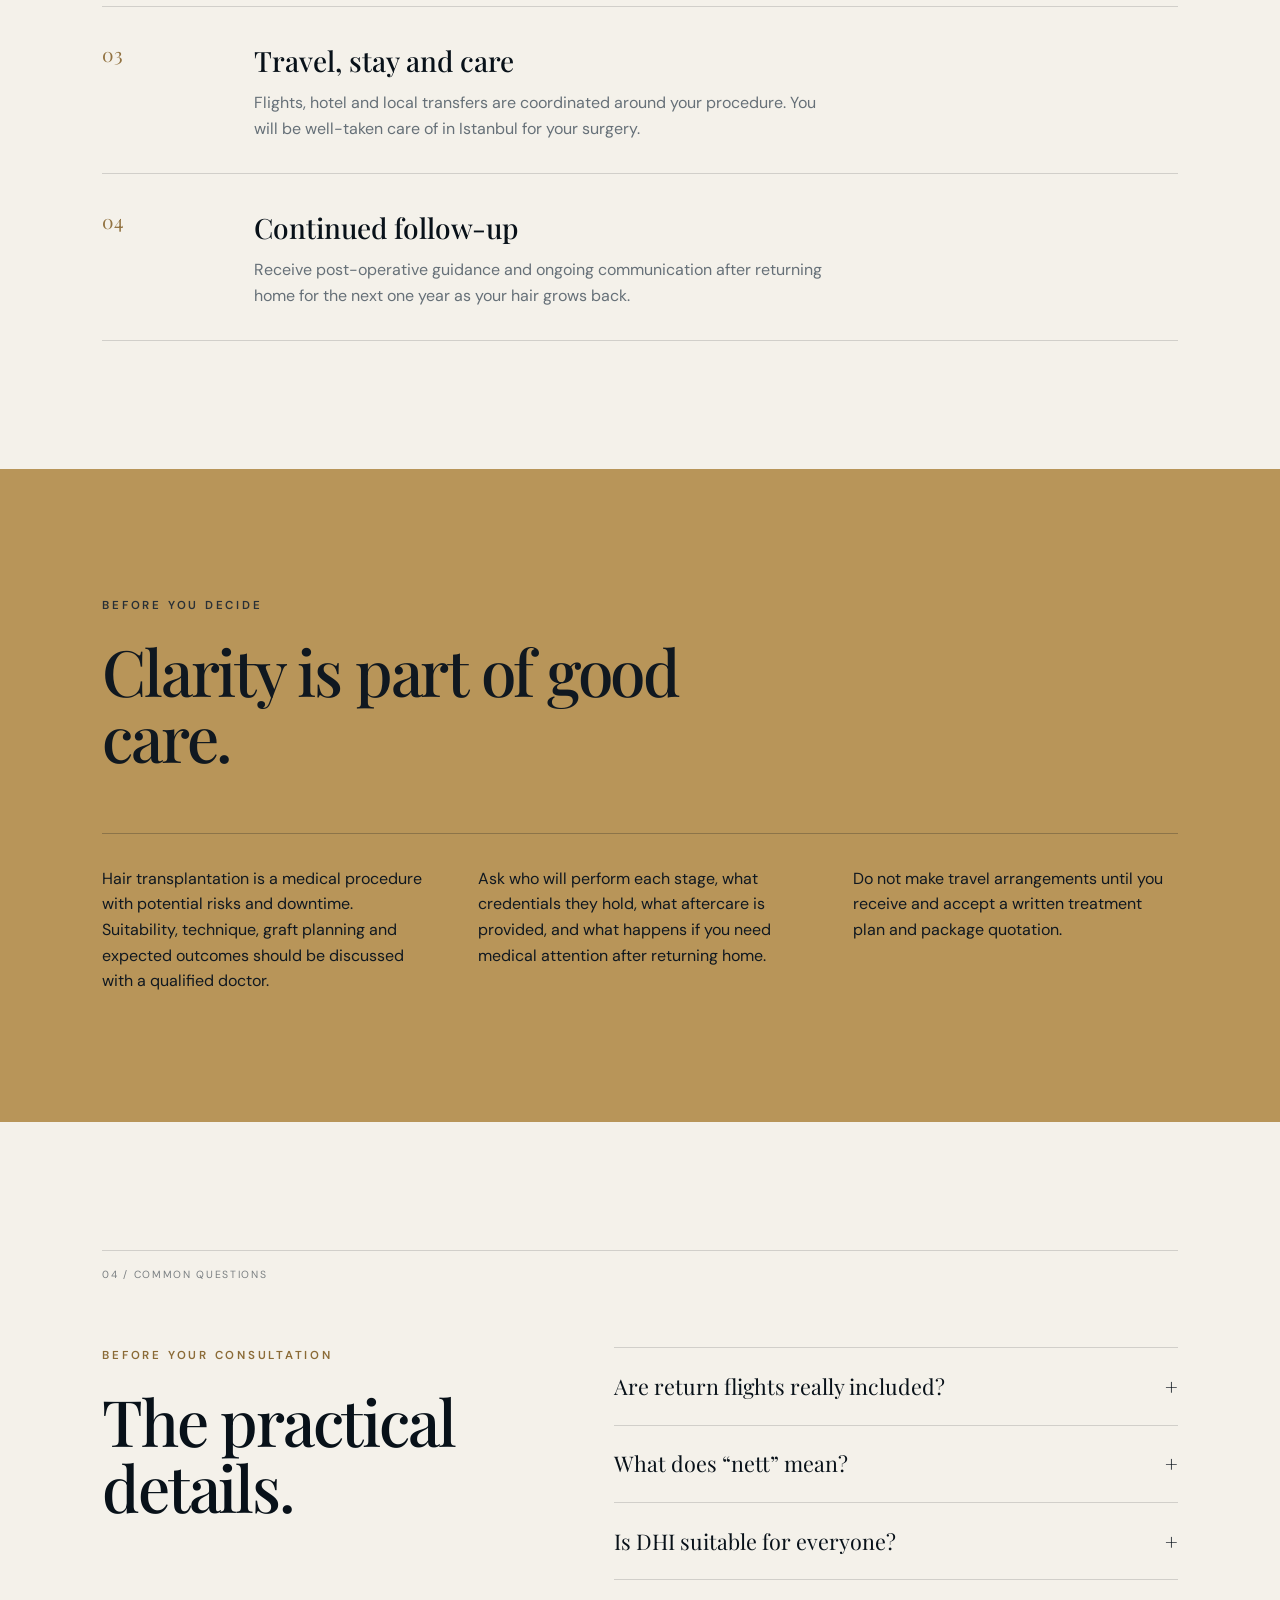
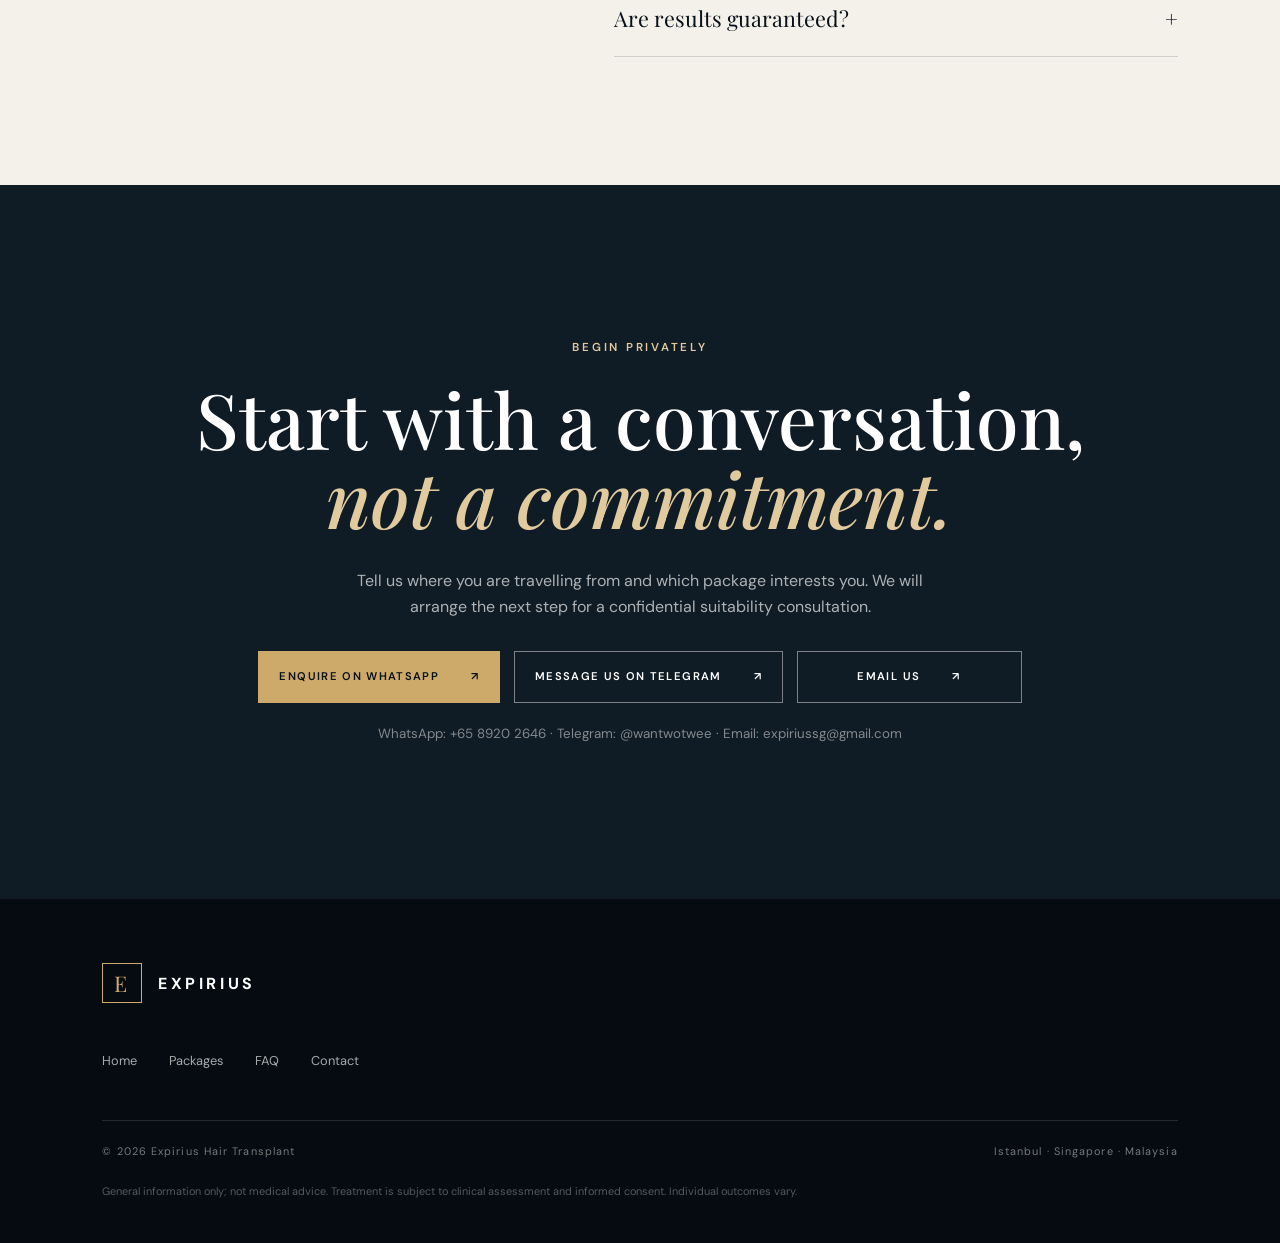
==== commit cd5f05b3: "Update index.html" ====
--- a/index.html
+++ b/index.html
@@ -117,13 +117,13 @@
       <div class="section-label">02 / Your journey</div>
       <div class="journey-head">
         <div><p class="eyebrow dark">From home to Istanbul—and back</p><h2>A clear path from enquiry to aftercare.</h2></div>
-        <p>Your coordinator keeps the practical details connected while clinical decisions remain between you and the treating medical team.</p>
+        <p>We will take care of your hair transplant need from start to finish.</p>
       </div>
       <ol class="steps">
-        <li><span>01</span><div><h3>Private consultation</h3><p>Share your goals and medical information for an initial suitability review.</p></div></li>
-        <li><span>02</span><div><h3>Written treatment plan</h3><p>Review the proposed approach, doctor, inclusions, dates and total price.</p></div></li>
-        <li><span>03</span><div><h3>Travel, stay and care</h3><p>Flights, hotel and local transfers are coordinated around your procedure.</p></div></li>
-        <li><span>04</span><div><h3>Continued follow-up</h3><p>Receive post-operative guidance and ongoing communication after returning home.</p></div></li>
+        <li><span>Step 1</span><div><h3>Doctor consultation</h3><p>Share your hairline & medical history with us. We will review if you are a suitable candidate for hair transplant.</p></div></li>
+        <li><span>Step 2</span><div><h3>Contract signing</h3><p>Review our all-inclusive package contract proposal & make the 50% security deposit. A return flight ticket will be issued within 24 hours.</p></div></li>
+        <li><span>03</span><div><h3>Travel, stay and care</h3><p>Flights, hotel and local transfers are coordinated around your procedure. You will be well-taken care of in Istanbul for your surgery.</p></div></li>
+        <li><span>04</span><div><h3>Continued follow-up</h3><p>Receive post-operative guidance and ongoing communication after returning home for the next one year as your hair grows back.</p></div></li>
       </ol>
     </section>
 
--- a/styles.css
+++ b/styles.css
@@ -792,3 +792,38 @@
     margin-left: auto;
   }
 }
+
+.button-arrow {
+  width: 1.1rem;
+  height: 1.1rem;
+  margin-left: 0.65rem;
+
+  fill: none;
+  stroke: currentColor;
+  stroke-width: 1.75;
+  stroke-linecap: round;
+  stroke-linejoin: round;
+
+  flex-shrink: 0;
+  transition:
+    transform 0.25s ease,
+    opacity 0.25s ease;
+}
+
+.button:hover .button-arrow {
+  transform: translate(3px, 3px);
+}
+
+@media (max-width: 768px) {
+  .button-arrow {
+    width: 1rem;
+    height: 1rem;
+    margin-left: 0.5rem;
+  }
+}
+
+.button {
+  display: inline-flex;
+  align-items: center;
+  justify-content: center;
+}
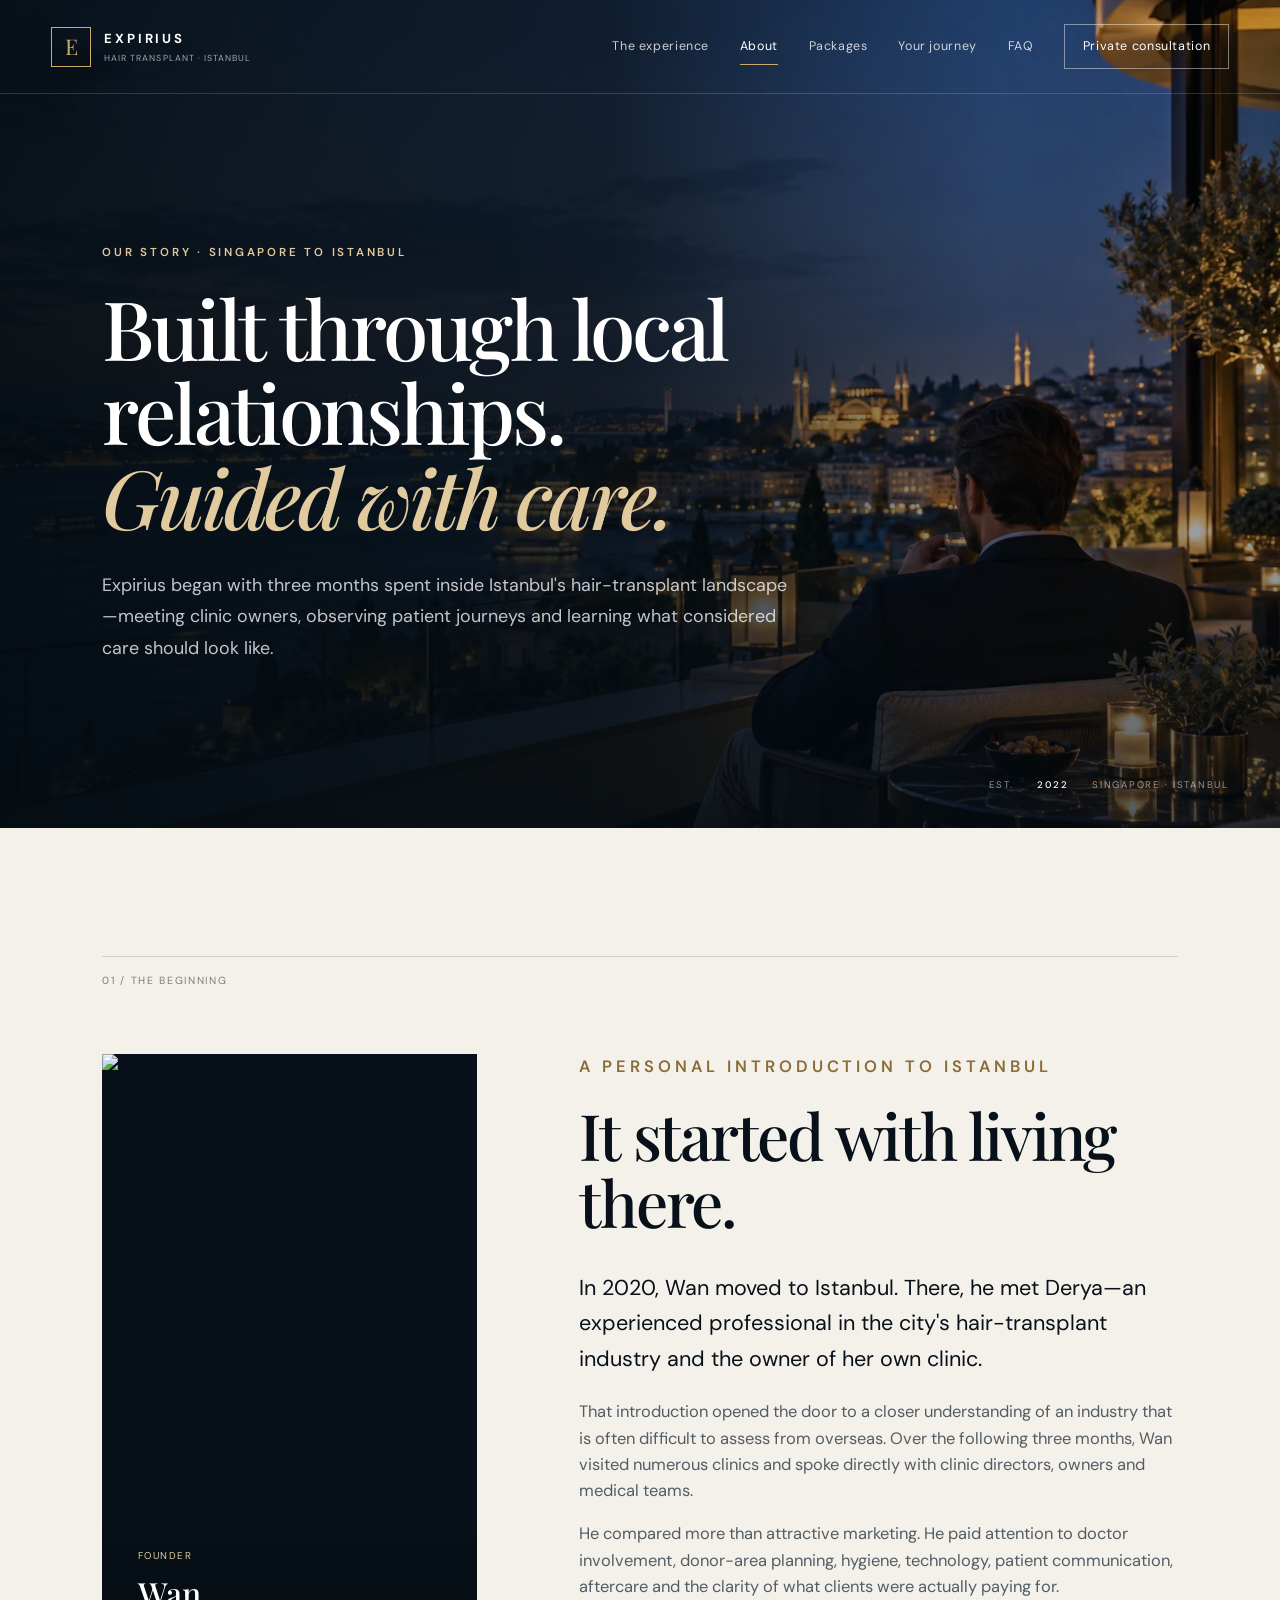
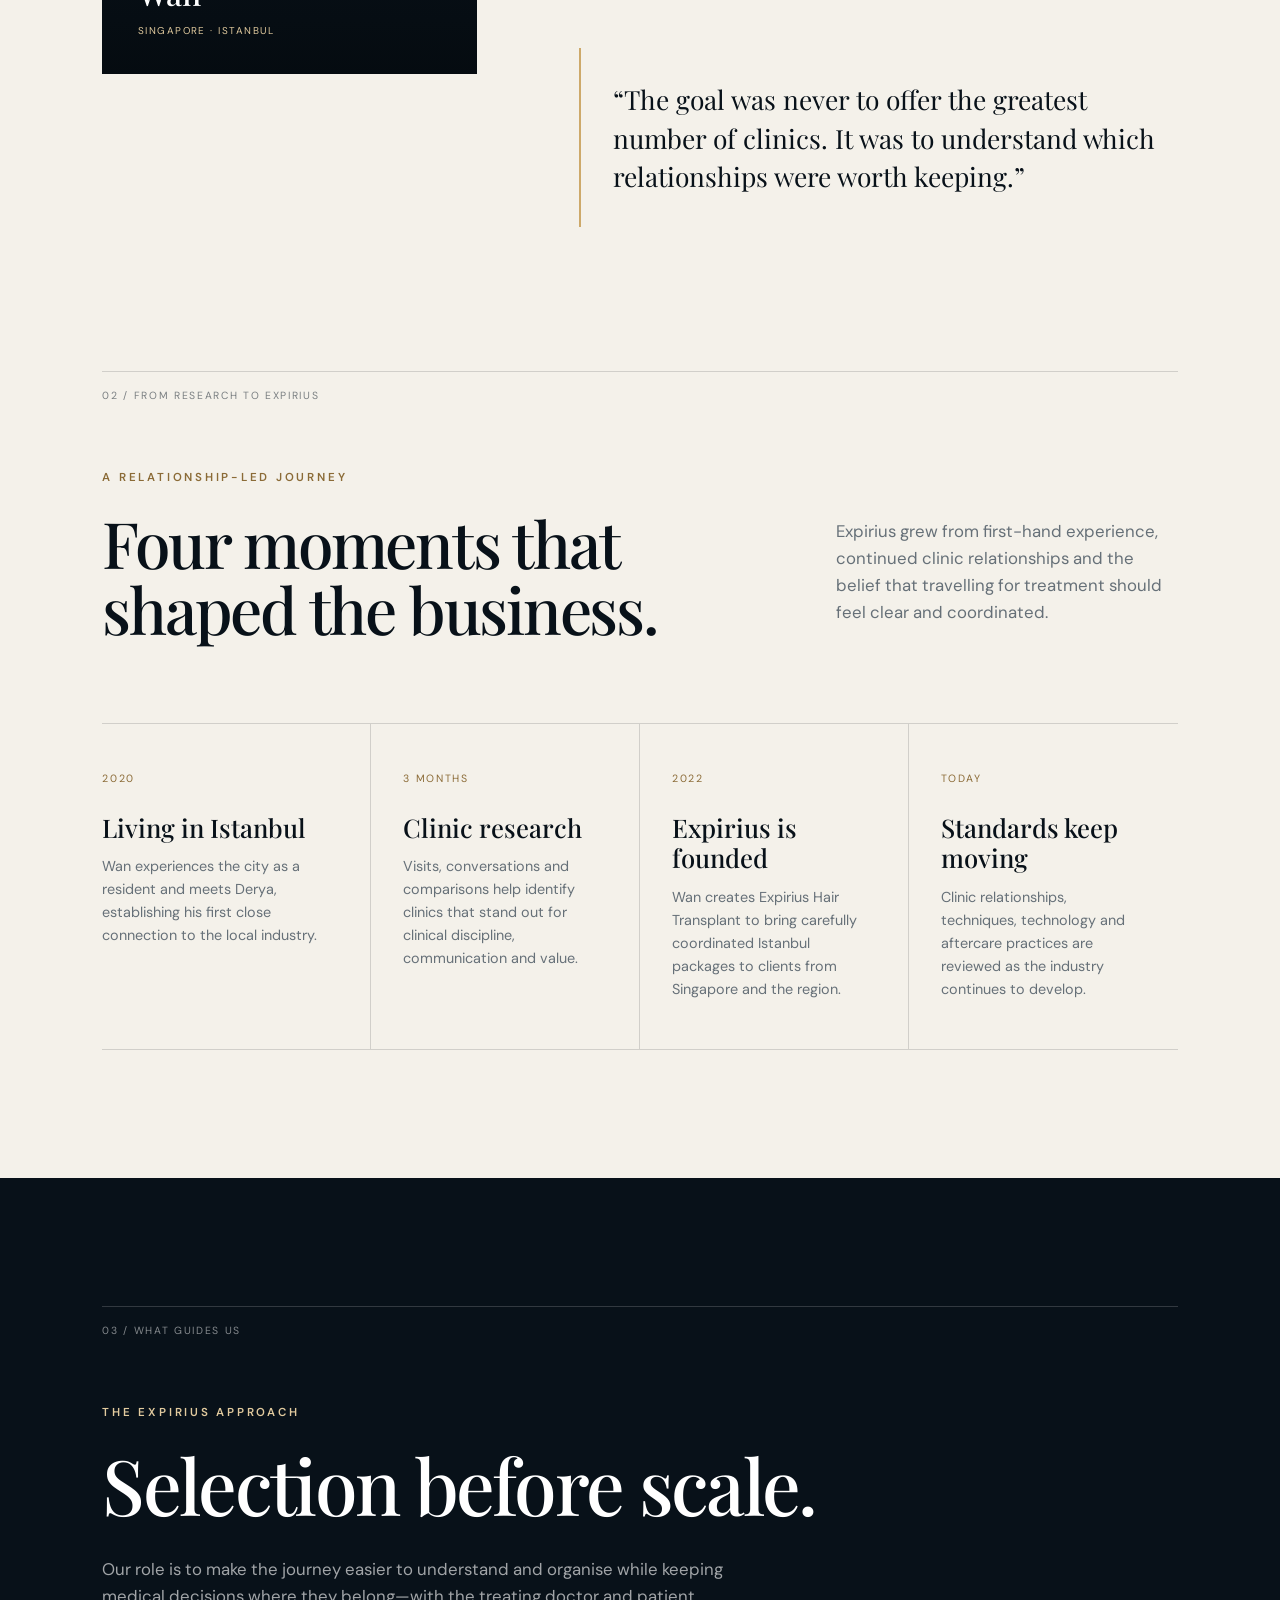
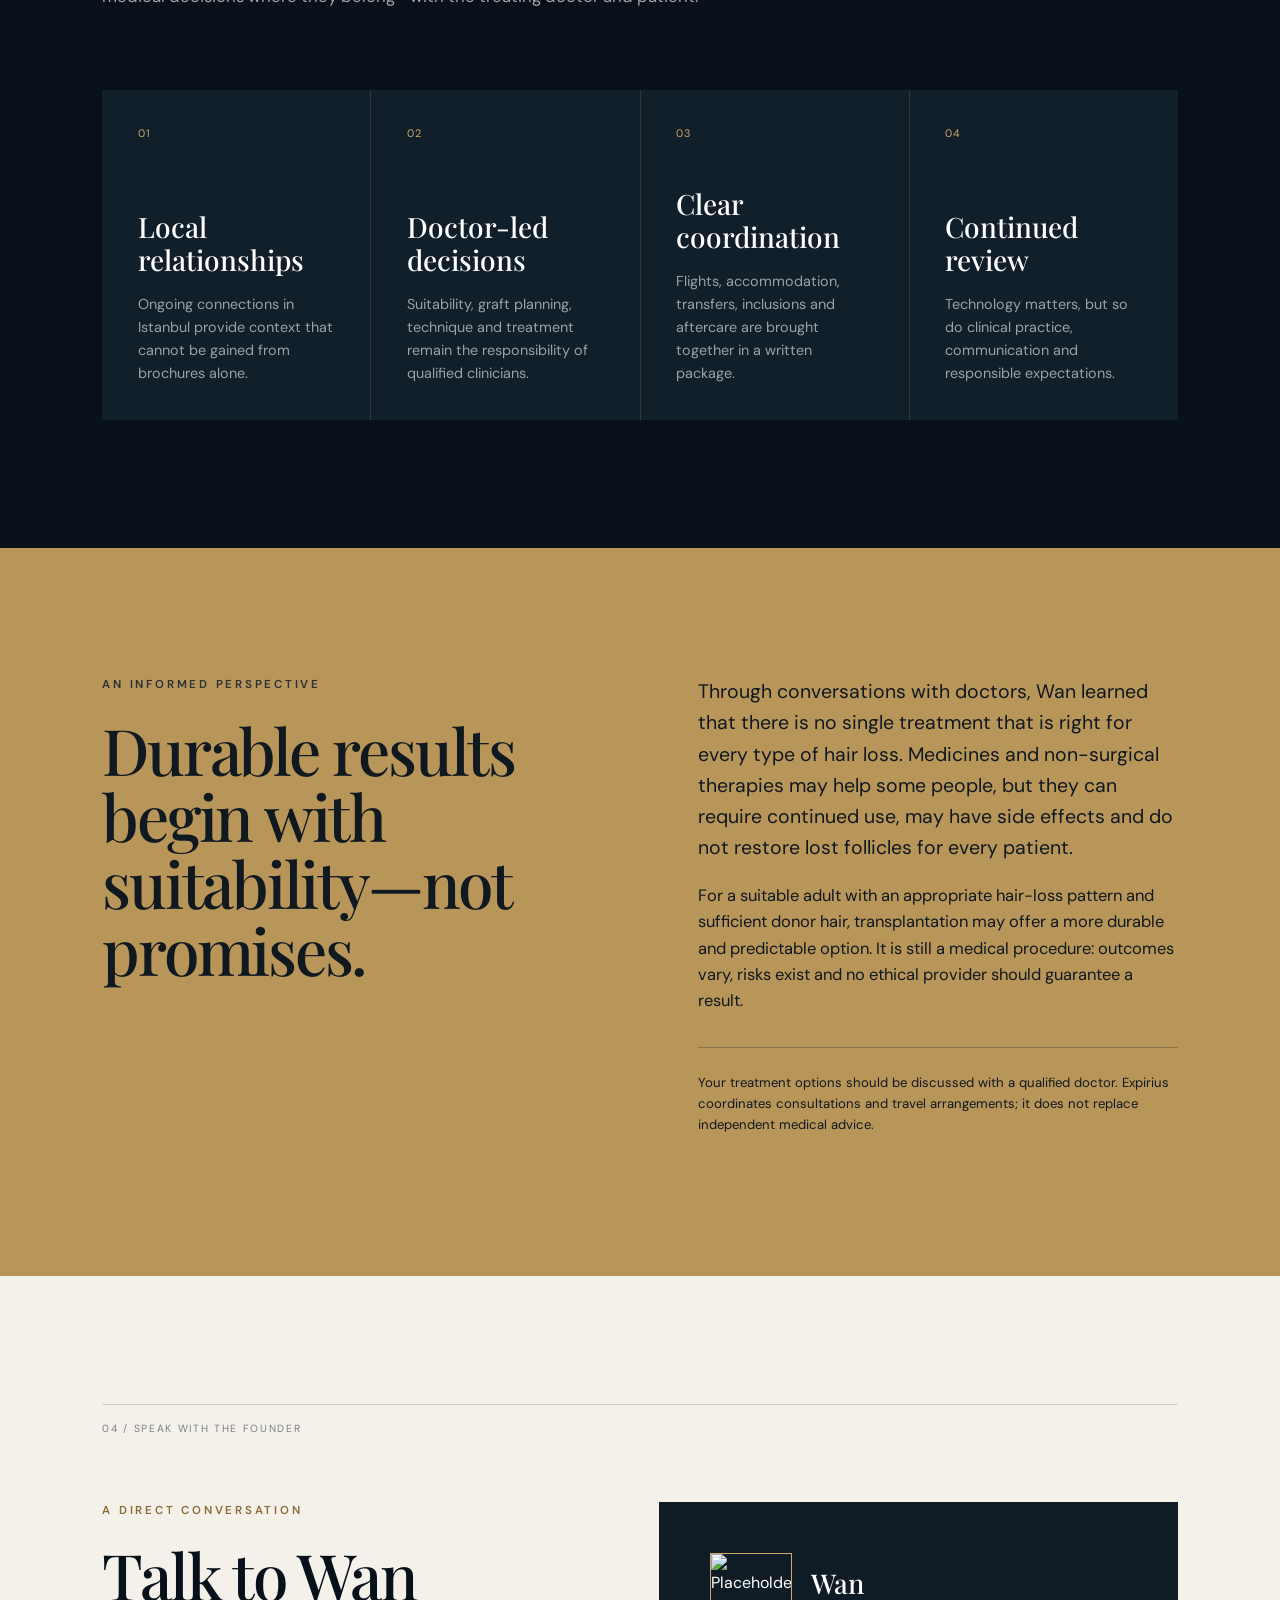
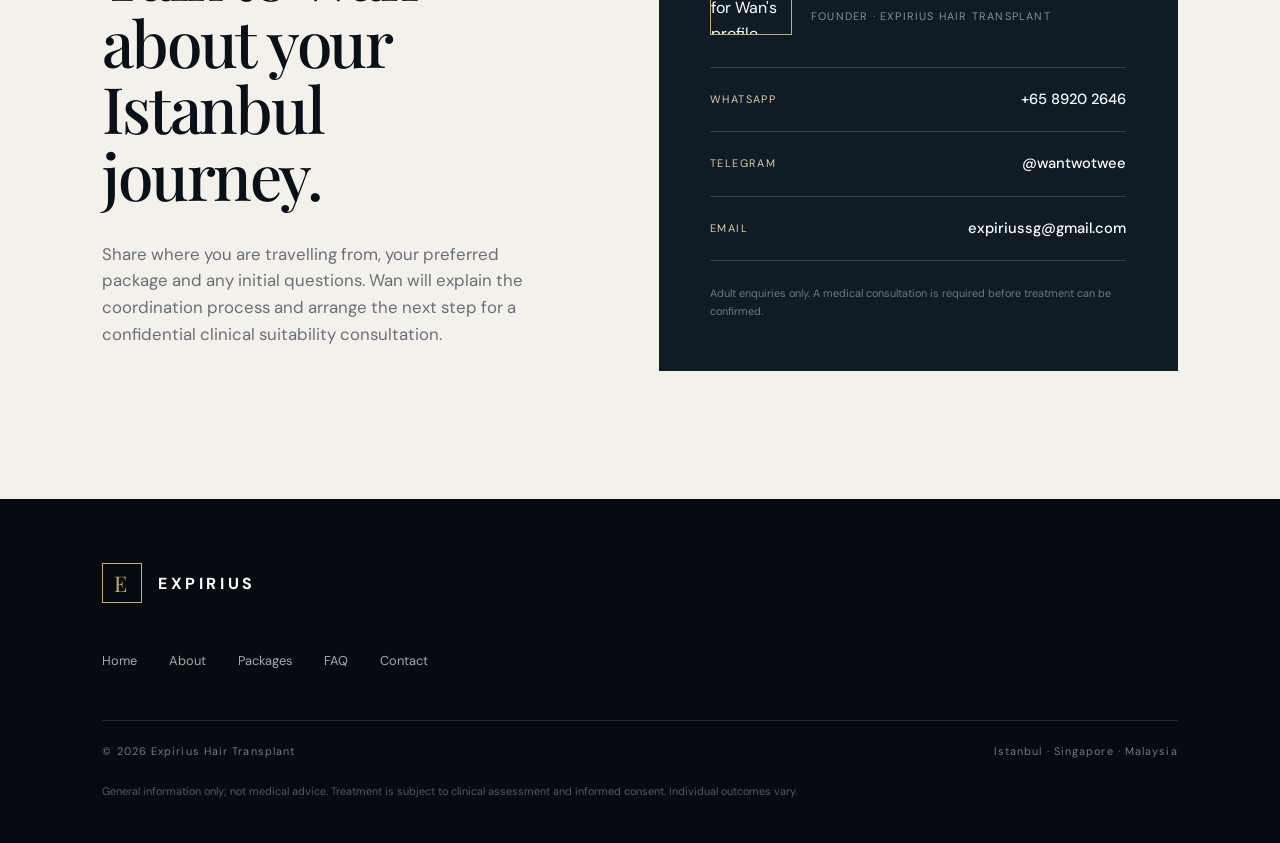
==== commit 8e373a6c: "Add files via upload" ====
--- a/index.html
+++ b/index.html
@@ -3,213 +3,199 @@
 <head>
   <meta charset="utf-8">
   <meta name="viewport" content="width=device-width, initial-scale=1">
-  <title>Expirius Hair Transplant | Curated DHI Packages in Istanbul</title>
-  <meta name="description" content="Curated Istanbul DHI hair transplant packages for guests from Singapore and Malaysia, with flights, hotel, transfers and aftercare included.">
+  <title>About Expirius Hair Transplant | Singapore to Istanbul</title>
+  <meta name="description" content="Discover how Wan founded Expirius Hair Transplant after living in Istanbul, researching clinics and building trusted relationships with experienced local teams.">
   <meta name="theme-color" content="#081119">
-  <link rel="canonical" href="https://expiriushairtransplant.com/">
+  <link rel="canonical" href="https://expiriushairtransplant.com/about/">
+  <meta property="og:title" content="About Expirius Hair Transplant">
+  <meta property="og:description" content="A Singapore-to-Istanbul story built on local relationships, considered clinic selection and clear coordination.">
+  <meta property="og:url" content="https://expiriushairtransplant.com/about/">
+  <meta property="og:type" content="website">
   <link rel="preconnect" href="https://fonts.googleapis.com">
   <link rel="preconnect" href="https://fonts.gstatic.com" crossorigin>
   <link href="https://fonts.googleapis.com/css2?family=DM+Sans:wght@400;500;600&family=Playfair+Display:ital,wght@0,500;0,600;1,500&display=swap" rel="stylesheet">
-  <link rel="stylesheet" href="styles.css">
+  <link rel="stylesheet" href="../styles.css">
+  <link rel="stylesheet" href="about.css">
   <link rel="icon" type="image/svg+xml" href="data:image/svg+xml,%3Csvg xmlns='http://www.w3.org/2000/svg' viewBox='0 0 64 64'%3E%3Crect width='64' height='64' rx='14' fill='%23081119'/%3E%3Cpath d='M18 16h31v7H26v8h19v7H26v10h23v7H18z' fill='%23cda96a'/%3E%3C/svg%3E">
   <script type="application/ld+json">
-  {"@context":"https://schema.org","@type":"MedicalBusiness","name":"Expirius Hair Transplant","url":"https://expiriushairtransplant.com/","description":"Curated DHI hair transplant travel packages in Istanbul for guests from Singapore and Malaysia.","areaServed":["Singapore","Malaysia"],"address":{"@type":"PostalAddress","addressLocality":"Istanbul","addressCountry":"TR"}}
+  {
+    "@context": "https://schema.org",
+    "@type": "AboutPage",
+    "name": "About Expirius Hair Transplant",
+    "url": "https://expiriushairtransplant.com/about/",
+    "description": "The story of Expirius Hair Transplant, founded by Wan after living in Istanbul and building relationships with local hair transplant clinics.",
+    "mainEntity": {
+      "@type": "Organization",
+      "name": "Expirius Hair Transplant",
+      "url": "https://expiriushairtransplant.com/",
+      "foundingDate": "2022",
+      "founder": {"@type": "Person", "name": "Wan"},
+      "email": "expiriussg@gmail.com",
+      "telephone": "+65 8920 2646",
+      "areaServed": ["Singapore", "Malaysia"]
+    }
+  }
   </script>
 </head>
-<body>
+<body class="about-page">
   <a class="skip-link" href="#main">Skip to content</a>
+
   <header class="site-header" id="top">
-    <a class="brand" href="#top" aria-label="Expirius Hair Transplant home">
+    <a class="brand" href="../" aria-label="Expirius Hair Transplant home">
       <span class="brand-mark">E</span>
       <span><strong>EXPIRIUS</strong><small>HAIR TRANSPLANT · ISTANBUL</small></span>
     </a>
-    <button class="menu-toggle" aria-expanded="false" aria-controls="main-nav"><span></span><span></span><span></span><span class="sr-only">Menu</span></button>
+    <button class="menu-toggle" aria-expanded="false" aria-controls="main-nav">
+      <span></span><span></span><span></span><span class="sr-only">Menu</span>
+    </button>
     <nav id="main-nav" aria-label="Main navigation">
-      <a href="#experience">The experience</a>
-      <a href="#packages">Packages</a>
-      <a href="#journey">Your journey</a>
-      <a href="#faq">FAQ</a>
-      <a class="nav-cta" href="#consultation">Private consultation</a>
+      <a href="../#experience">The experience</a>
+      <a class="active" href="./" aria-current="page">About</a>
+      <a href="../#packages">Packages</a>
+      <a href="../#journey">Your journey</a>
+      <a href="../#faq">FAQ</a>
+      <a class="nav-cta" href="#contact">Private consultation</a>
     </nav>
   </header>
 
   <main id="main">
-    <section class="hero" aria-labelledby="hero-title">
-      <div class="hero-media" role="img" aria-label="A refined evening view across the Bosphorus in Istanbul"></div>
-      <div class="hero-shade"></div>
-      <div class="hero-content reveal">
-        <p class="eyebrow">Singapore · Malaysia · Istanbul</p>
-        <h1 id="hero-title">Your DHI Hair Transplant Journey <em>starts in Istanbul.</em></h1>
-        <p class="hero-copy">From just SGD$4200/nett. Doctor-led full DHI hair transplant packages with return flights, private transfers, a four-star stay and structured aftercare—coordinated from first consultation to your return home.</p>
-        <div class="hero-actions">
-          <a class="button button-primary" href="#packages">
-  Explore packages
-
-  <svg
-    class="button-arrow"
-    viewBox="0 0 24 24"
-    aria-hidden="true"
-  >
-    <path d="M7 7L17 17M10 17H17V10" />
-  </svg>
-</a>
-          <a class="text-link" href="#experience">Discover the experience <span>→</span></a>
-        </div>
-        <p class="hero-note">A medical consultation is required to assess suitability. Individual outcomes vary.</p>
-      </div>
-      <div class="hero-index" aria-hidden="true"><span>IST</span><b>41.0082° N</b><span>BOSPHORUS</span></div>
-    </section>
-
-    <section class="packages section" id="packages">
-      <div class="packages-heading">
+    <section class="about-hero" aria-labelledby="about-title">
+      <div class="about-hero-media" role="img" aria-label="Evening view across Istanbul and the Bosphorus"></div>
+      <div class="about-hero-shade"></div>
+      <div class="about-hero-content reveal">
+        <p class="eyebrow">Our story · Singapore to Istanbul</p>
+        <h1 id="about-title">Built through local relationships.<br><em>Guided with care.</em></h1>
+        <p>Expirius began with three months spent inside Istanbul's hair-transplant landscape—meeting clinic owners, observing patient journeys and learning what considered care should look like.</p>
+      </div>
+      <div class="about-hero-index" aria-hidden="true"><span>EST.</span><b>2022</b><span>SINGAPORE · ISTANBUL</span></div>
+    </section>
+
+    <section class="origin section" id="story">
+      <div class="section-label">01 / The beginning</div>
+      <div class="origin-grid">
+        <figure class="founder-portrait reveal">
+          <!-- Add your portrait to dist/assets/wan-founder.webp, then replace this src value and the matching contact-card src below. -->
+          <img src="../assets/wan-founder-placeholder.svg" alt="Placeholder for a portrait of Wan, founder of Expirius Hair Transplant">
+          <figcaption>
+            <span>Founder</span>
+            <strong>Wan</strong>
+            <small>Singapore · Istanbul</small>
+          </figcaption>
+        </figure>
+
+        <div class="origin-copy">
+          <p class="eyebrow dark">A personal introduction to Istanbul</p>
+          <h2>It started with living there.</h2>
+          <p class="lead">In 2020, Wan moved to Istanbul. There, he met Derya—an experienced professional in the city's hair-transplant industry and the owner of her own clinic.</p>
+          <p>That introduction opened the door to a closer understanding of an industry that is often difficult to assess from overseas. Over the following three months, Wan visited numerous clinics and spoke directly with clinic directors, owners and medical teams.</p>
+          <p>He compared more than attractive marketing. He paid attention to doctor involvement, donor-area planning, hygiene, technology, patient communication, aftercare and the clarity of what clients were actually paying for.</p>
+          <blockquote>“The goal was never to offer the greatest number of clinics. It was to understand which relationships were worth keeping.”</blockquote>
+        </div>
+      </div>
+    </section>
+
+    <section class="timeline-section section" aria-labelledby="timeline-title">
+      <div class="section-label">02 / From research to Expirius</div>
+      <div class="timeline-heading">
         <div>
-          <div class="section-label light">01 / Packages</div>
-          <p class="eyebrow">Two levels of care</p>
-          <h2>Choose the experience that feels right.</h2>
-        </div>
-        <div class="currency-control" aria-label="Display currency">
-          <button class="currency-btn active" data-currency="SGD" aria-pressed="true">SGD</button>
-          <button class="currency-btn" data-currency="MYR" aria-pressed="false">MYR</button>
-        </div>
-      </div>
-
-      <div class="package-grid">
-        <article class="package-card featured reveal">
-          <div class="card-topline"><span>Signature 01</span><span class="badge">Celebrity doctor</span></div>
-          <h3>The Signature<br>Doctor Experience</h3>
-          <p>For guests who want their DHI procedure performed personally by a renowned celebrity doctor, with direct follow-up.</p>
-          <div class="price"><span class="currency-symbol">S$</span><strong data-sgd="4,500" data-myr="13,950">4,500</strong><small>nett · all-inclusive*</small></div>
-          <button class="details-toggle" aria-expanded="false">View package inclusions <span>+</span></button>
-          <div class="package-details">
-            <ul>
-              <li>DHI procedure performed personally by the celebrity doctor</li>
-              <li>Return economy flights from Singapore to Istanbul*</li>
-              <li>Three nights at The Mill Bomonti, breakfast included</li>
-              <li>Airport, hotel and hospital VIP private transfers</li>
-              <li>One PRP session and one Laser Light Therapy session</li>
-              <li>Pre-operative CBC, HIV, HCV and HBsAg tests</li>
-              <li>Sedation, post-procedure medication and care products</li>
-              <li>Two serums, medical shampoo, foam lotion and two travel pillows</li>
-              <li>Personalised follow-up and direct doctor communication</li>
-            </ul>
+          <p class="eyebrow dark">A relationship-led journey</p>
+          <h2 id="timeline-title">Four moments that shaped the business.</h2>
+        </div>
+        <p>Expirius grew from first-hand experience, continued clinic relationships and the belief that travelling for treatment should feel clear and coordinated.</p>
+      </div>
+
+      <ol class="about-timeline">
+        <li>
+          <span>2020</span>
+          <h3>Living in Istanbul</h3>
+          <p>Wan experiences the city as a resident and meets Derya, establishing his first close connection to the local industry.</p>
+        </li>
+        <li>
+          <span>3 months</span>
+          <h3>Clinic research</h3>
+          <p>Visits, conversations and comparisons help identify clinics that stand out for clinical discipline, communication and value.</p>
+        </li>
+        <li>
+          <span>2022</span>
+          <h3>Expirius is founded</h3>
+          <p>Wan creates Expirius Hair Transplant to bring carefully coordinated Istanbul packages to clients from Singapore and the region.</p>
+        </li>
+        <li>
+          <span>Today</span>
+          <h3>Standards keep moving</h3>
+          <p>Clinic relationships, techniques, technology and aftercare practices are reviewed as the industry continues to develop.</p>
+        </li>
+      </ol>
+    </section>
+
+    <section class="principles section" aria-labelledby="principles-title">
+      <div class="section-label light">03 / What guides us</div>
+      <div class="principles-heading">
+        <p class="eyebrow">The Expirius approach</p>
+        <h2 id="principles-title">Selection before scale.</h2>
+        <p>Our role is to make the journey easier to understand and organise while keeping medical decisions where they belong—with the treating doctor and patient.</p>
+      </div>
+
+      <div class="principle-grid">
+        <article class="reveal"><span>01</span><h3>Local relationships</h3><p>Ongoing connections in Istanbul provide context that cannot be gained from brochures alone.</p></article>
+        <article class="reveal"><span>02</span><h3>Doctor-led decisions</h3><p>Suitability, graft planning, technique and treatment remain the responsibility of qualified clinicians.</p></article>
+        <article class="reveal"><span>03</span><h3>Clear coordination</h3><p>Flights, accommodation, transfers, inclusions and aftercare are brought together in a written package.</p></article>
+        <article class="reveal"><span>04</span><h3>Continued review</h3><p>Technology matters, but so do clinical practice, communication and responsible expectations.</p></article>
+      </div>
+    </section>
+
+    <section class="clinical-perspective">
+      <div class="clinical-perspective-inner section">
+        <div>
+          <p class="eyebrow">An informed perspective</p>
+          <h2>Durable results begin with suitability—not promises.</h2>
+        </div>
+        <div class="clinical-copy">
+          <p>Through conversations with doctors, Wan learned that there is no single treatment that is right for every type of hair loss. Medicines and non-surgical therapies may help some people, but they can require continued use, may have side effects and do not restore lost follicles for every patient.</p>
+          <p>For a suitable adult with an appropriate hair-loss pattern and sufficient donor hair, transplantation may offer a more durable and predictable option. It is still a medical procedure: outcomes vary, risks exist and no ethical provider should guarantee a result.</p>
+          <p class="clinical-note">Your treatment options should be discussed with a qualified doctor. Expirius coordinates consultations and travel arrangements; it does not replace independent medical advice.</p>
+        </div>
+      </div>
+    </section>
+
+    <section class="founder-contact section" id="contact">
+      <div class="section-label">04 / Speak with the founder</div>
+      <div class="contact-layout">
+        <div>
+          <p class="eyebrow dark">A direct conversation</p>
+          <h2>Talk to Wan about your Istanbul journey.</h2>
+          <p>Share where you are travelling from, your preferred package and any initial questions. Wan will explain the coordination process and arrange the next step for a confidential clinical suitability consultation.</p>
+        </div>
+
+        <aside class="contact-card reveal" aria-label="Contact Wan">
+          <div class="contact-person">
+            <img src="../assets/wan-founder-placeholder.svg" alt="Placeholder for Wan's profile photograph">
+            <div><strong>Wan</strong><span>Founder · Expirius Hair Transplant</span></div>
           </div>
-          <a class="button button-light" href="#consultation">Request a private consultation <span>→</span></a>
-        </article>
-
-        <article class="package-card reveal">
-          <div class="card-topline"><span>Essential 02</span><span class="badge subtle">Doctor-led</span></div>
-          <h3>The Essential<br>DHI Experience</h3>
-          <p>A complete DHI travel package delivered by an experienced clinical doctor and supported by the same coordinated journey.</p>
-          <div class="price"><span class="currency-symbol">S$</span><strong data-sgd="4,200" data-myr="13,020">4,200</strong><small>nett · all-inclusive*</small></div>
-          <div class="essential-list">
-            <span>✓ DHI hair transplant procedure</span>
-            <span>✓ Return economy flights from Singapore*</span>
-            <span>✓ Hotel, private transfers and coordinated aftercare</span>
+          <div class="contact-links">
+            <a href="https://wa.me/6589202646?text=Hello%20Wan%2C%20I%27d%20like%20to%20learn%20more%20about%20the%20Expirius%20hair%20transplant%20packages." target="_blank" rel="noopener">
+              <span>WhatsApp</span><strong>+65 8920 2646</strong>
+            </a>
+            <a href="https://t.me/wantwotwee" target="_blank" rel="noopener">
+              <span>Telegram</span><strong>@wantwotwee</strong>
+            </a>
+            <a href="mailto:expiriussg@gmail.com?subject=Expirius%20Hair%20Transplant%20Enquiry">
+              <span>Email</span><strong>expiriussg@gmail.com</strong>
+            </a>
           </div>
-          <p class="fine-print">The complete clinical inclusion list will be confirmed in your written quotation following consultation.</p>
-          <a class="button button-outline" href="#consultation">Request a private consultation <span>→</span></a>
-        </article>
-      </div>
-      <p class="pricing-note">*Prices shown in MYR are indicative, based on S$1 ≈ RM3.10, and may be updated. Flight fare limits, departure city, travel dates, doctor availability and final inclusions must be confirmed in writing before payment.</p>
-    </section>
-
-    <section class="journey section" id="journey">
-      <div class="section-label">02 / Your journey</div>
-      <div class="journey-head">
-        <div><p class="eyebrow dark">From home to Istanbul—and back</p><h2>A clear path from enquiry to aftercare.</h2></div>
-        <p>We will take care of your hair transplant need from start to finish.</p>
-      </div>
-      <ol class="steps">
-        <li><span>Step 1</span><div><h3>Doctor consultation</h3><p>Share your hairline & medical history with us. We will review if you are a suitable candidate for hair transplant.</p></div></li>
-        <li><span>Step 2</span><div><h3>Contract signing</h3><p>Review our all-inclusive package contract proposal & make the 50% security deposit. A return flight ticket will be issued within 24 hours.</p></div></li>
-        <li><span>03</span><div><h3>Travel, stay and care</h3><p>Flights, hotel and local transfers are coordinated around your procedure. You will be well-taken care of in Istanbul for your surgery.</p></div></li>
-        <li><span>04</span><div><h3>Continued follow-up</h3><p>Receive post-operative guidance and ongoing communication after returning home for the next one year as your hair grows back.</p></div></li>
-      </ol>
-    </section>
-
-    <section class="considerations">
-      <div class="considerations-inner section">
-        <p class="eyebrow">Before you decide</p>
-        <h2>Clarity is part of good care.</h2>
-        <div class="consideration-grid">
-          <p>Hair transplantation is a medical procedure with potential risks and downtime. Suitability, technique, graft planning and expected outcomes should be discussed with a qualified doctor.</p>
-          <p>Ask who will perform each stage, what credentials they hold, what aftercare is provided, and what happens if you need medical attention after returning home.</p>
-          <p>Do not make travel arrangements until you receive and accept a written treatment plan and package quotation.</p>
-        </div>
-      </div>
-    </section>
-
-    <section class="faq section" id="faq">
-      <div class="section-label">04 / Common questions</div>
-      <div class="faq-layout">
-        <div><p class="eyebrow dark">Before your consultation</p><h2>The practical details.</h2></div>
-        <div class="accordion">
-          <details><summary>Are return flights really included?<span>+</span></summary><p>Both packages are intended to include return economy flights from Singapore to Istanbul, subject to the fare allowance and travel terms stated in your final written quotation. Malaysian departure arrangements may differ and will be quoted individually.</p></details>
-          <details><summary>What does “nett” mean?<span>+</span></summary><p>It means the stated package price is intended as the total for the confirmed inclusions, without an additional service fee. Any exclusions or variable travel costs must be identified in your written quotation.</p></details>
-          <details><summary>Is DHI suitable for everyone?<span>+</span></summary><p>No. Suitability depends on factors such as medical history, hair-loss pattern and donor area. A clinician must assess you before confirming treatment.</p></details>
-          <details><summary>Are results guaranteed?<span>+</span></summary><p>No medical outcome can be guaranteed. Results and timelines vary by individual, and the treating doctor should explain realistic expectations and risks during consultation.</p></details>
-        </div>
-      </div>
-    </section>
-
- <section class="consultation" id="consultation">
-  <div class="consultation-inner reveal">
-    <p class="eyebrow">Begin privately</p>
-
-    <h2>
-      Start with a conversation,<br>
-      <em>not a commitment.</em>
-    </h2>
-
-    <p>
-      Tell us where you are travelling from and which package interests you.
-      We will arrange the next step for a confidential suitability consultation.
-    </p>
-
-    <div class="consultation-actions">
-      <a
-        class="button button-primary"
-        href="https://wa.me/6589202646?text=Hello%20Expirius%2C%20I%20would%20like%20to%20enquire%20about%20your%20hair%20transplant%20packages."
-        target="_blank"
-        rel="noopener noreferrer"
-      >
-        Enquire on WhatsApp
-        <span aria-hidden="true">↗</span>
-      </a>
-
-      <a
-        class="button button-contact"
-        href="https://t.me/wantwotwee"
-        target="_blank"
-        rel="noopener noreferrer"
-      >
-        Message us on Telegram
-        <span aria-hidden="true">↗</span>
-      </a>
-
-      <a
-        class="button button-contact"
-        href="mailto:expiriussg@gmail.com?subject=Private%20Consultation%20Enquiry"
-      >
-        Email us
-        <span aria-hidden="true">↗</span>
-      </a>
-    </div>
-
-    <small>
-      WhatsApp: +65 8920 2646 · Telegram: @wantwotwee ·
-      Email: expiriussg@gmail.com
-    </small>
-  </div>
-</section>
+          <p>Adult enquiries only. A medical consultation is required before treatment can be confirmed.</p>
+        </aside>
+      </div>
+    </section>
   </main>
 
   <footer>
     <div class="footer-brand"><span class="brand-mark">E</span><strong>EXPIRIUS</strong></div>
-    <div class="footer-links"><a href="#top">Home</a><a href="#packages">Packages</a><a href="#faq">FAQ</a><a href="mailto:expiriussg@gmail.com">Contact</a></div>
+    <div class="footer-links"><a href="../">Home</a><a href="./">About</a><a href="../#packages">Packages</a><a href="../#faq">FAQ</a><a href="#contact">Contact</a></div>
     <div class="footer-bottom"><span>© <span id="year"></span> Expirius Hair Transplant</span><span>Istanbul · Singapore · Malaysia</span></div>
     <p class="footer-disclaimer">General information only; not medical advice. Treatment is subject to clinical assessment and informed consent. Individual outcomes vary.</p>
   </footer>
-  <script src="script.js"></script>
+
+  <script src="../script.js"></script>
 </body>
 </html>
--- a/about.css
+++ b/about.css
@@ -0,0 +1,10 @@
+.about-page .site-header nav .active{color:#fff;position:relative}.about-page .site-header nav .active::after{content:"";position:absolute;left:0;right:0;bottom:-.55rem;height:1px;background:var(--gold)}
+.about-hero{min-height:760px;height:92svh;position:relative;display:flex;align-items:center;color:#fff;overflow:hidden}.about-hero-media{position:absolute;inset:0;background:url("../assets/istanbul-hero.webp") center/cover no-repeat;transform:scale(1.02)}.about-hero-shade{position:absolute;inset:0;background:linear-gradient(90deg,rgba(4,12,18,.95) 0%,rgba(4,12,18,.78) 48%,rgba(4,12,18,.25) 78%),linear-gradient(0deg,rgba(4,12,18,.58),transparent 54%)}.about-hero-content{position:relative;z-index:2;width:min(980px,82%);margin-left:clamp(1.25rem,8vw,9rem);padding-top:5rem}.about-hero h1{font-family:var(--serif);font-weight:500;font-size:clamp(3.5rem,6.4vw,7.1rem);line-height:1.03;letter-spacing:-.04em;margin:0}.about-hero h1 em{font-weight:500;color:var(--gold-soft)}.about-hero-content>p:last-child{font-size:clamp(1rem,1.4vw,1.2rem);line-height:1.75;max-width:700px;color:rgba(255,255,255,.76);margin:2rem 0 0}.about-hero-index{position:absolute;z-index:2;right:clamp(1.25rem,4vw,4.5rem);bottom:2.2rem;display:flex;gap:1.5rem;align-items:center;font-size:.6rem;letter-spacing:.18em;color:rgba(255,255,255,.55)}.about-hero-index b{color:#fff;font-weight:500}
+.origin-grid{display:grid;grid-template-columns:minmax(300px,.72fr) minmax(0,1.15fr);gap:clamp(3rem,8vw,9rem);align-items:start}.founder-portrait{margin:0;position:sticky;top:2rem;background:var(--ink);min-height:620px;overflow:hidden}.founder-portrait>img{display:block;width:100%;height:620px;object-fit:cover}.founder-portrait figcaption{position:absolute;left:0;right:0;bottom:0;padding:2.2rem;background:linear-gradient(0deg,rgba(5,11,16,.96),rgba(5,11,16,.08));color:#fff}.founder-portrait figcaption span,.founder-portrait figcaption small{display:block;text-transform:uppercase;letter-spacing:.15em;font-size:.62rem;color:var(--gold-soft)}.founder-portrait figcaption strong{display:block;font-family:var(--serif);font-size:2rem;font-weight:500;margin:.25rem 0}.origin-copy h2,.timeline-heading h2,.principles h2,.clinical-perspective h2,.founder-contact h2{font-family:var(--serif);font-weight:500;line-height:1.04;letter-spacing:-.035em;margin:0}.origin-copy h2{font-size:clamp(3rem,5vw,5.5rem)}.origin-copy p{font-size:1.03rem;color:#535d64}.origin-copy .lead{font-size:1.35rem;line-height:1.65;color:var(--ink);margin-top:2.2rem}.origin-copy blockquote{margin:3rem 0 0;padding:2rem 0 2rem 2rem;border-left:2px solid var(--gold);font-family:var(--serif);font-size:1.65rem;line-height:1.45;color:var(--ink)}
+.timeline-section{padding-top:1rem}.timeline-heading{display:grid;grid-template-columns:1.15fr .65fr;gap:10vw;align-items:end}.timeline-heading h2{font-size:clamp(2.8rem,5vw,5.2rem)}.timeline-heading>p{color:var(--muted);font-size:1.05rem}.about-timeline{list-style:none;margin:5rem 0 0;padding:0;display:grid;grid-template-columns:repeat(4,1fr);border-top:1px solid var(--line);border-bottom:1px solid var(--line)}.about-timeline li{padding:2.5rem 2rem 3rem;border-right:1px solid var(--line)}.about-timeline li:first-child{padding-left:0}.about-timeline li:last-child{border-right:0}.about-timeline span{font-size:.66rem;text-transform:uppercase;letter-spacing:.16em;color:#8b6b37}.about-timeline h3{font-family:var(--serif);font-size:1.6rem;font-weight:500;line-height:1.2;margin:1.4rem 0 .8rem}.about-timeline p{color:var(--muted);font-size:.9rem;margin:0}
+.principles{background:var(--ink);color:#fff}.principles-heading{max-width:900px}.principles-heading h2{font-size:clamp(3rem,6vw,6.3rem)}.principles-heading>p:last-child{max-width:650px;color:rgba(255,255,255,.62);font-size:1.05rem;margin-top:2rem}.principle-grid{display:grid;grid-template-columns:repeat(4,1fr);gap:1px;background:rgba(255,255,255,.16);margin-top:5rem}.principle-grid article{background:#111f2a;min-height:330px;padding:2.2rem;display:flex;flex-direction:column}.principle-grid span{color:var(--gold);font-size:.68rem;letter-spacing:.15em}.principle-grid h3{font-family:var(--serif);font-size:1.75rem;font-weight:500;line-height:1.2;margin:auto 0 1rem}.principle-grid p{color:rgba(255,255,255,.58);font-size:.9rem;margin:0}
+.clinical-perspective{background:#b89559;color:#101820}.clinical-perspective-inner{display:grid;grid-template-columns:1fr 1fr;gap:9vw}.clinical-perspective .eyebrow{color:#293036}.clinical-perspective h2{font-size:clamp(2.8rem,5vw,5.4rem)}.clinical-copy{font-size:1.03rem}.clinical-copy>p:first-child{font-size:1.22rem;margin-top:0}.clinical-note{border-top:1px solid rgba(8,17,25,.25);padding-top:1.5rem;margin-top:2rem;font-size:.82rem!important}
+.contact-layout{display:grid;grid-template-columns:.85fr 1fr;gap:9vw;align-items:start}.founder-contact h2{font-size:clamp(2.8rem,5vw,5.2rem)}.contact-layout>div>p:last-child{font-size:1.05rem;color:var(--muted);max-width:590px;margin-top:2rem}.contact-card{background:var(--ink-2);color:#fff;padding:clamp(2rem,4vw,3.5rem)}.contact-person{display:flex;align-items:center;gap:1.2rem;border-bottom:1px solid rgba(255,255,255,.15);padding-bottom:2rem}.contact-person img{width:82px;height:82px;object-fit:cover;border:1px solid var(--gold)}.contact-person strong,.contact-person span{display:block}.contact-person strong{font-family:var(--serif);font-size:1.7rem;font-weight:500}.contact-person span{font-size:.68rem;text-transform:uppercase;letter-spacing:.11em;color:rgba(255,255,255,.5);margin-top:.2rem}.contact-links{display:grid}.contact-links a{display:flex;justify-content:space-between;align-items:center;gap:1rem;padding:1.25rem 0;border-bottom:1px solid rgba(255,255,255,.15);transition:.2s}.contact-links a:hover{color:var(--gold-soft);padding-left:.4rem}.contact-links span{font-size:.68rem;text-transform:uppercase;letter-spacing:.13em;color:var(--gold-soft)}.contact-links strong{font-size:.92rem;font-weight:500}.contact-card>p{font-size:.68rem;color:rgba(255,255,255,.4);margin:1.5rem 0 0}
+@media(max-width:1050px){.about-timeline{grid-template-columns:1fr 1fr}.about-timeline li:nth-child(2){border-right:0}.about-timeline li:nth-child(-n+2){border-bottom:1px solid var(--line)}.principle-grid{grid-template-columns:1fr 1fr}}
+@media(max-width:900px){.about-page .site-header nav .active::after{display:none}.about-hero{min-height:700px;height:88svh}.about-hero-content{width:auto;margin:0 1.25rem;padding-top:5rem}.about-hero h1{font-size:clamp(3rem,12vw,5rem)}.about-hero-index{display:none}.origin-grid,.timeline-heading,.clinical-perspective-inner,.contact-layout{grid-template-columns:1fr}.origin-grid,.contact-layout{gap:3.5rem}.founder-portrait{position:relative;top:auto;min-height:500px}.founder-portrait>img{height:500px}.timeline-heading{gap:2rem}.principle-grid{grid-template-columns:1fr 1fr}.contact-links a{align-items:flex-start;flex-direction:column;gap:.25rem}}
+@media(max-width:600px){.about-timeline,.principle-grid{grid-template-columns:1fr}.about-timeline li{border-right:0;border-bottom:1px solid var(--line);padding-left:0}.about-timeline li:last-child{border-bottom:0}.principle-grid article{min-height:260px}.founder-portrait,.founder-portrait>img{min-height:420px;height:420px}.origin-copy blockquote{font-size:1.35rem;padding-left:1.25rem}.contact-card{margin-left:-1.25rem;margin-right:-1.25rem}.contact-links strong{overflow-wrap:anywhere}}
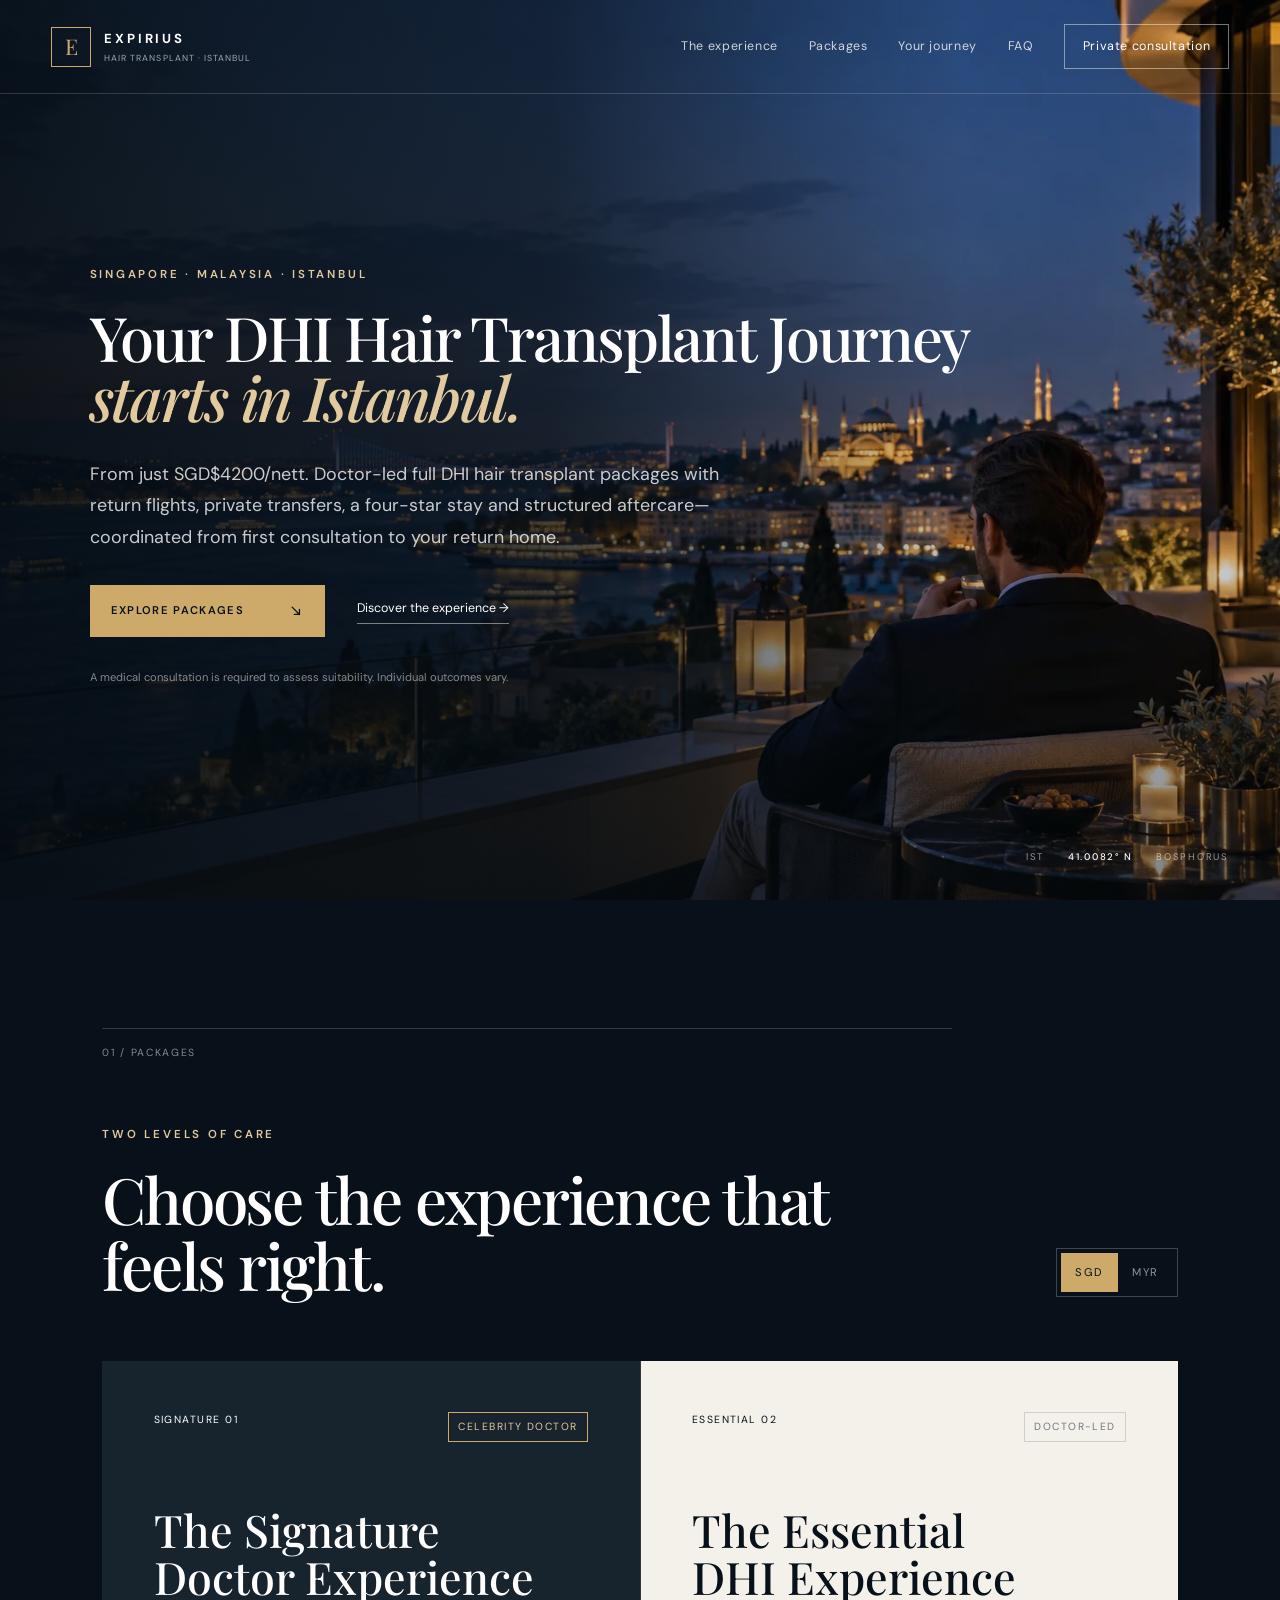
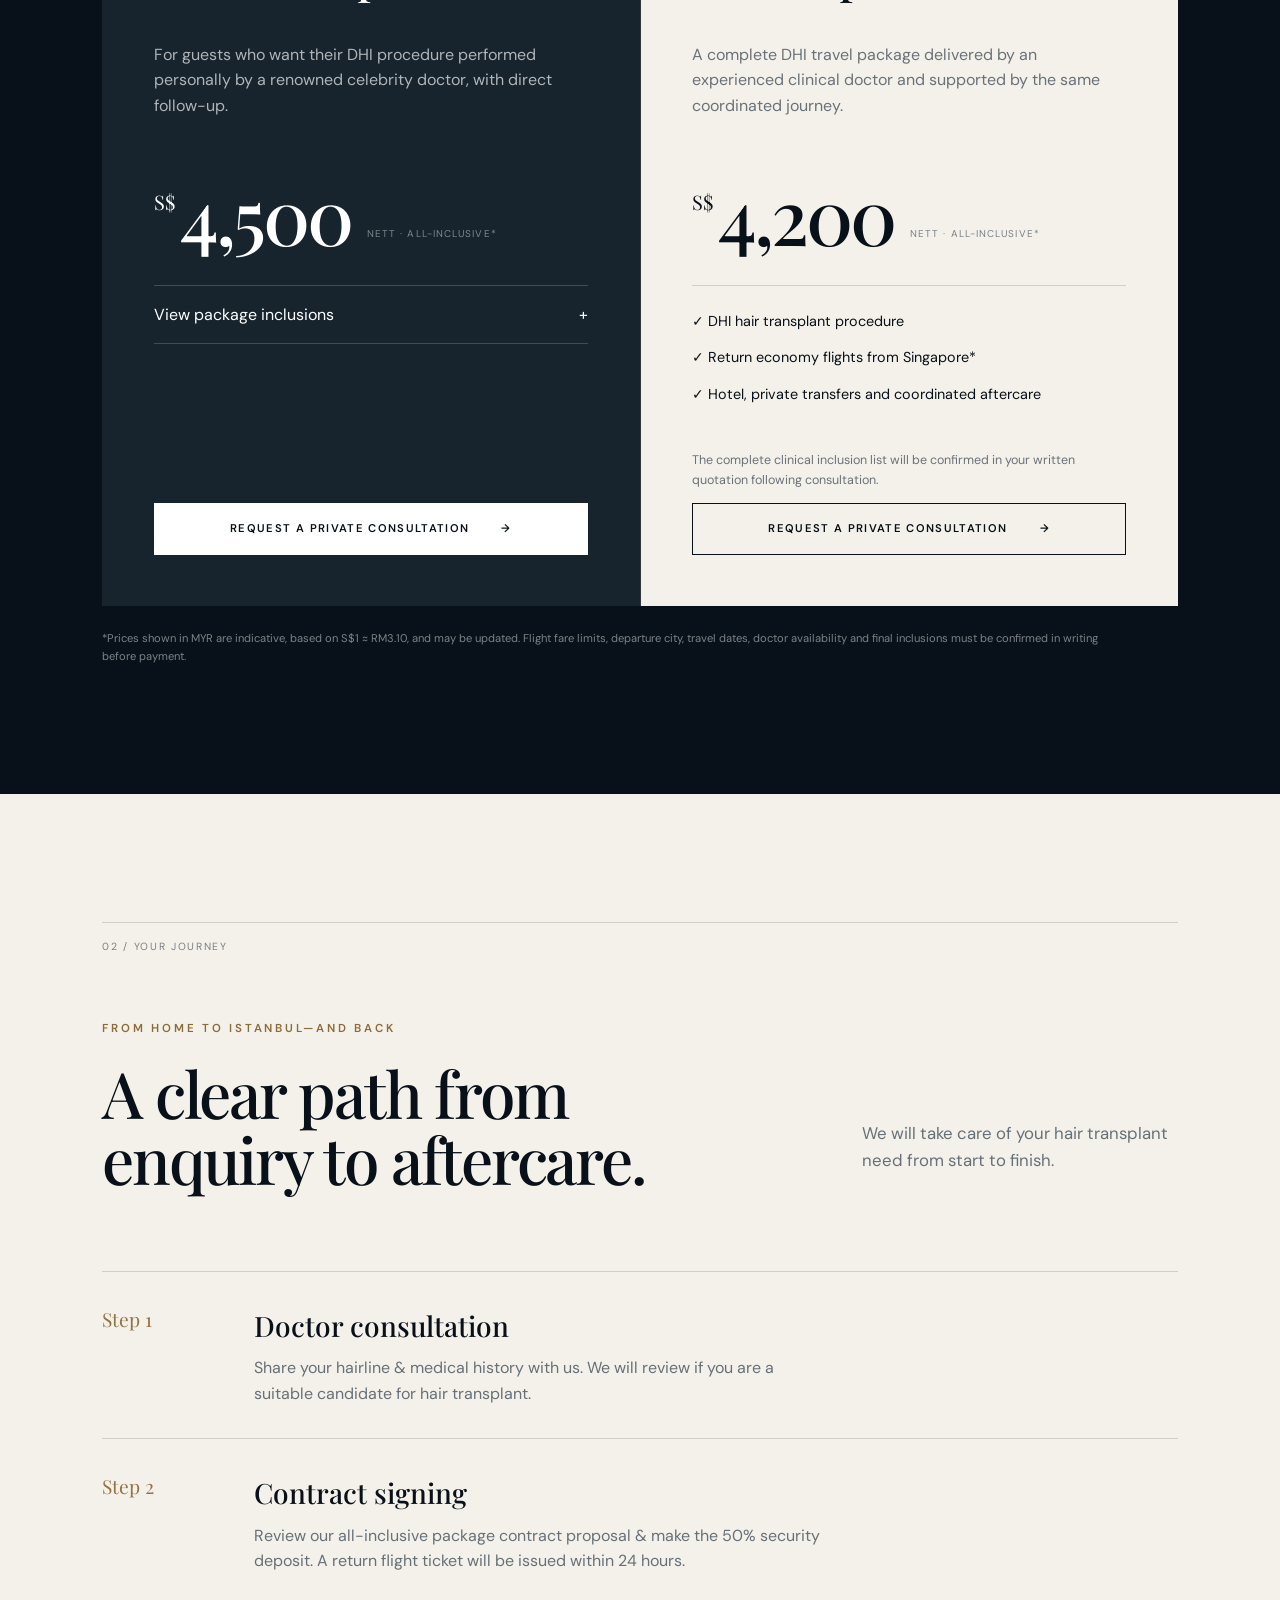
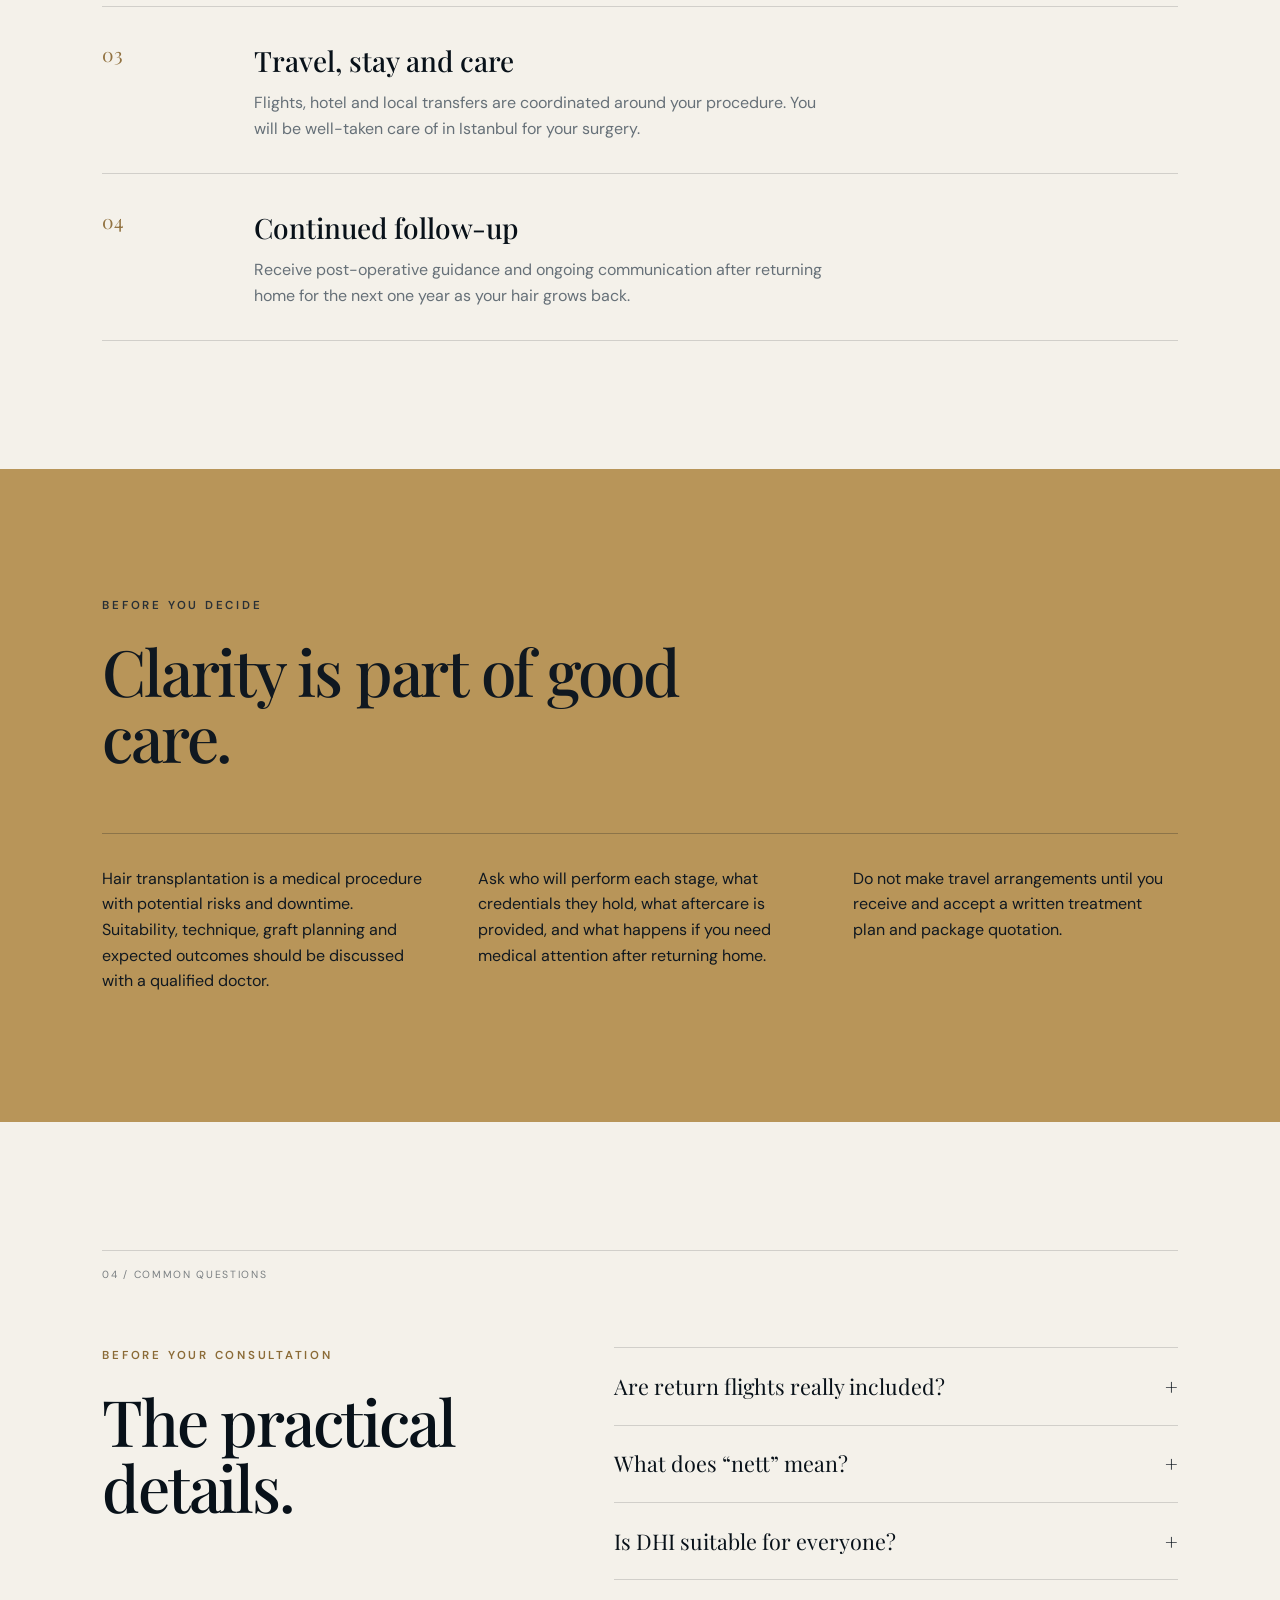
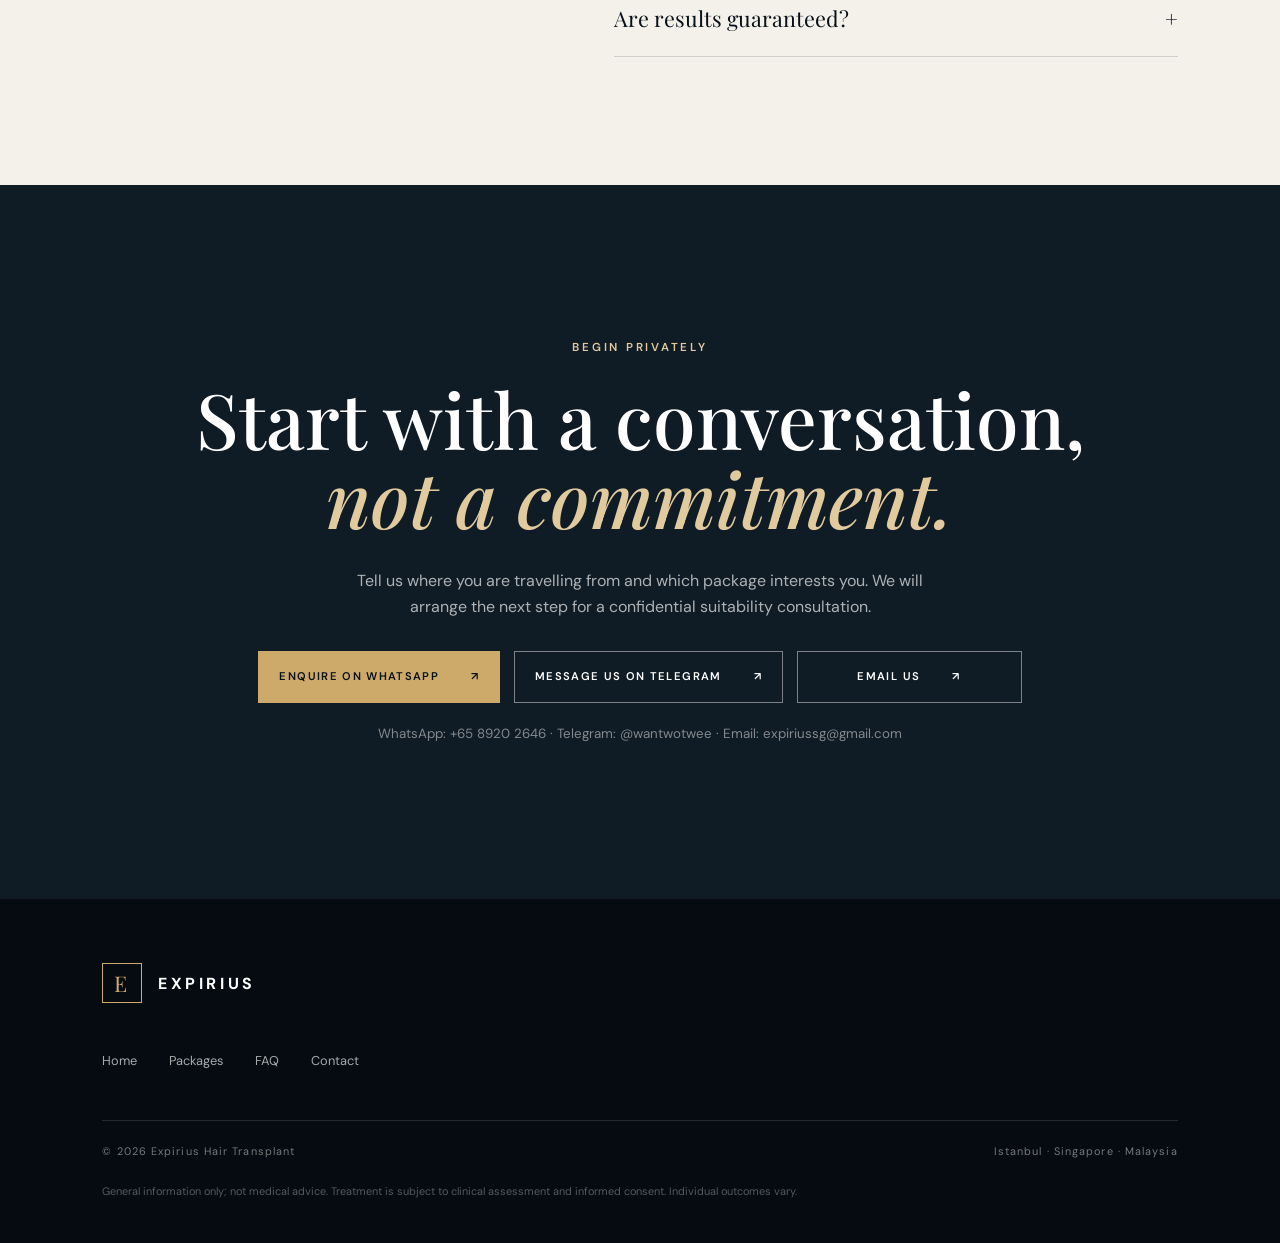
==== commit 6629c4a0: "Update index.html" ====
--- a/index.html
+++ b/index.html
@@ -3,199 +3,213 @@
 <head>
   <meta charset="utf-8">
   <meta name="viewport" content="width=device-width, initial-scale=1">
-  <title>About Expirius Hair Transplant | Singapore to Istanbul</title>
-  <meta name="description" content="Discover how Wan founded Expirius Hair Transplant after living in Istanbul, researching clinics and building trusted relationships with experienced local teams.">
+  <title>Expirius Hair Transplant | Curated DHI Packages in Istanbul</title>
+  <meta name="description" content="Curated Istanbul DHI hair transplant packages for guests from Singapore and Malaysia, with flights, hotel, transfers and aftercare included.">
   <meta name="theme-color" content="#081119">
-  <link rel="canonical" href="https://expiriushairtransplant.com/about/">
-  <meta property="og:title" content="About Expirius Hair Transplant">
-  <meta property="og:description" content="A Singapore-to-Istanbul story built on local relationships, considered clinic selection and clear coordination.">
-  <meta property="og:url" content="https://expiriushairtransplant.com/about/">
-  <meta property="og:type" content="website">
+  <link rel="canonical" href="https://expiriushairtransplant.com/">
   <link rel="preconnect" href="https://fonts.googleapis.com">
   <link rel="preconnect" href="https://fonts.gstatic.com" crossorigin>
   <link href="https://fonts.googleapis.com/css2?family=DM+Sans:wght@400;500;600&family=Playfair+Display:ital,wght@0,500;0,600;1,500&display=swap" rel="stylesheet">
-  <link rel="stylesheet" href="../styles.css">
-  <link rel="stylesheet" href="about.css">
+  <link rel="stylesheet" href="styles.css">
   <link rel="icon" type="image/svg+xml" href="data:image/svg+xml,%3Csvg xmlns='http://www.w3.org/2000/svg' viewBox='0 0 64 64'%3E%3Crect width='64' height='64' rx='14' fill='%23081119'/%3E%3Cpath d='M18 16h31v7H26v8h19v7H26v10h23v7H18z' fill='%23cda96a'/%3E%3C/svg%3E">
   <script type="application/ld+json">
-  {
-    "@context": "https://schema.org",
-    "@type": "AboutPage",
-    "name": "About Expirius Hair Transplant",
-    "url": "https://expiriushairtransplant.com/about/",
-    "description": "The story of Expirius Hair Transplant, founded by Wan after living in Istanbul and building relationships with local hair transplant clinics.",
-    "mainEntity": {
-      "@type": "Organization",
-      "name": "Expirius Hair Transplant",
-      "url": "https://expiriushairtransplant.com/",
-      "foundingDate": "2022",
-      "founder": {"@type": "Person", "name": "Wan"},
-      "email": "expiriussg@gmail.com",
-      "telephone": "+65 8920 2646",
-      "areaServed": ["Singapore", "Malaysia"]
-    }
-  }
+  {"@context":"https://schema.org","@type":"MedicalBusiness","name":"Expirius Hair Transplant","url":"https://expiriushairtransplant.com/","description":"Curated DHI hair transplant travel packages in Istanbul for guests from Singapore and Malaysia.","areaServed":["Singapore","Malaysia"],"address":{"@type":"PostalAddress","addressLocality":"Istanbul","addressCountry":"TR"}}
   </script>
 </head>
-<body class="about-page">
+<body>
   <a class="skip-link" href="#main">Skip to content</a>
-
   <header class="site-header" id="top">
-    <a class="brand" href="../" aria-label="Expirius Hair Transplant home">
+    <a class="brand" href="#top" aria-label="Expirius Hair Transplant home">
       <span class="brand-mark">E</span>
       <span><strong>EXPIRIUS</strong><small>HAIR TRANSPLANT · ISTANBUL</small></span>
     </a>
-    <button class="menu-toggle" aria-expanded="false" aria-controls="main-nav">
-      <span></span><span></span><span></span><span class="sr-only">Menu</span>
-    </button>
+    <button class="menu-toggle" aria-expanded="false" aria-controls="main-nav"><span></span><span></span><span></span><span class="sr-only">Menu</span></button>
     <nav id="main-nav" aria-label="Main navigation">
-      <a href="../#experience">The experience</a>
-      <a class="active" href="./" aria-current="page">About</a>
-      <a href="../#packages">Packages</a>
-      <a href="../#journey">Your journey</a>
-      <a href="../#faq">FAQ</a>
-      <a class="nav-cta" href="#contact">Private consultation</a>
+      <a href="#experience">The experience</a>
+      <a href="#packages">Packages</a>
+      <a href="#journey">Your journey</a>
+      <a href="#faq">FAQ</a>
+      <a class="nav-cta" href="#consultation">Private consultation</a>
     </nav>
   </header>
 
   <main id="main">
-    <section class="about-hero" aria-labelledby="about-title">
-      <div class="about-hero-media" role="img" aria-label="Evening view across Istanbul and the Bosphorus"></div>
-      <div class="about-hero-shade"></div>
-      <div class="about-hero-content reveal">
-        <p class="eyebrow">Our story · Singapore to Istanbul</p>
-        <h1 id="about-title">Built through local relationships.<br><em>Guided with care.</em></h1>
-        <p>Expirius began with three months spent inside Istanbul's hair-transplant landscape—meeting clinic owners, observing patient journeys and learning what considered care should look like.</p>
-      </div>
-      <div class="about-hero-index" aria-hidden="true"><span>EST.</span><b>2022</b><span>SINGAPORE · ISTANBUL</span></div>
-    </section>
-
-    <section class="origin section" id="story">
-      <div class="section-label">01 / The beginning</div>
-      <div class="origin-grid">
-        <figure class="founder-portrait reveal">
-          <!-- Add your portrait to dist/assets/wan-founder.webp, then replace this src value and the matching contact-card src below. -->
-          <img src="../assets/wan-founder-placeholder.svg" alt="Placeholder for a portrait of Wan, founder of Expirius Hair Transplant">
-          <figcaption>
-            <span>Founder</span>
-            <strong>Wan</strong>
-            <small>Singapore · Istanbul</small>
-          </figcaption>
-        </figure>
-
-        <div class="origin-copy">
-          <p class="eyebrow dark">A personal introduction to Istanbul</p>
-          <h2>It started with living there.</h2>
-          <p class="lead">In 2020, Wan moved to Istanbul. There, he met Derya—an experienced professional in the city's hair-transplant industry and the owner of her own clinic.</p>
-          <p>That introduction opened the door to a closer understanding of an industry that is often difficult to assess from overseas. Over the following three months, Wan visited numerous clinics and spoke directly with clinic directors, owners and medical teams.</p>
-          <p>He compared more than attractive marketing. He paid attention to doctor involvement, donor-area planning, hygiene, technology, patient communication, aftercare and the clarity of what clients were actually paying for.</p>
-          <blockquote>“The goal was never to offer the greatest number of clinics. It was to understand which relationships were worth keeping.”</blockquote>
-        </div>
-      </div>
-    </section>
-
-    <section class="timeline-section section" aria-labelledby="timeline-title">
-      <div class="section-label">02 / From research to Expirius</div>
-      <div class="timeline-heading">
+    <section class="hero" aria-labelledby="hero-title">
+      <div class="hero-media" role="img" aria-label="A refined evening view across the Bosphorus in Istanbul"></div>
+      <div class="hero-shade"></div>
+      <div class="hero-content reveal">
+        <p class="eyebrow">Singapore · Malaysia · Istanbul</p>
+        <h1 id="hero-title">Your DHI Hair Transplant Journey <em>starts in Istanbul.</em></h1>
+        <p class="hero-copy">From just SGD$4200/nett. Doctor-led full DHI hair transplant packages with return flights, private transfers, a four-star stay and structured aftercare—coordinated from first consultation to your return home.</p>
+        <div class="hero-actions">
+          <a class="button button-primary" href="#packages">
+  Explore packages
+
+  <svg
+    class="button-arrow"
+    viewBox="0 0 24 24"
+    aria-hidden="true"
+  >
+    <path d="M7 7L17 17M10 17H17V10" />
+  </svg>
+</a>
+          <a class="text-link" href="#experience">Discover the experience <span>→</span></a>
+        </div>
+        <p class="hero-note">A medical consultation is required to assess suitability. Individual outcomes vary.</p>
+      </div>
+      <div class="hero-index" aria-hidden="true"><span>IST</span><b>41.0082° N</b><span>BOSPHORUS</span></div>
+    </section>
+
+    <section class="packages section" id="packages">
+      <div class="packages-heading">
         <div>
-          <p class="eyebrow dark">A relationship-led journey</p>
-          <h2 id="timeline-title">Four moments that shaped the business.</h2>
-        </div>
-        <p>Expirius grew from first-hand experience, continued clinic relationships and the belief that travelling for treatment should feel clear and coordinated.</p>
-      </div>
-
-      <ol class="about-timeline">
-        <li>
-          <span>2020</span>
-          <h3>Living in Istanbul</h3>
-          <p>Wan experiences the city as a resident and meets Derya, establishing his first close connection to the local industry.</p>
-        </li>
-        <li>
-          <span>3 months</span>
-          <h3>Clinic research</h3>
-          <p>Visits, conversations and comparisons help identify clinics that stand out for clinical discipline, communication and value.</p>
-        </li>
-        <li>
-          <span>2022</span>
-          <h3>Expirius is founded</h3>
-          <p>Wan creates Expirius Hair Transplant to bring carefully coordinated Istanbul packages to clients from Singapore and the region.</p>
-        </li>
-        <li>
-          <span>Today</span>
-          <h3>Standards keep moving</h3>
-          <p>Clinic relationships, techniques, technology and aftercare practices are reviewed as the industry continues to develop.</p>
-        </li>
+          <div class="section-label light">01 / Packages</div>
+          <p class="eyebrow">Two levels of care</p>
+          <h2>Choose the experience that feels right.</h2>
+        </div>
+        <div class="currency-control" aria-label="Display currency">
+          <button class="currency-btn active" data-currency="SGD" aria-pressed="true">SGD</button>
+          <button class="currency-btn" data-currency="MYR" aria-pressed="false">MYR</button>
+        </div>
+      </div>
+
+      <div class="package-grid">
+        <article class="package-card featured reveal">
+          <div class="card-topline"><span>Signature 01</span><span class="badge">Celebrity doctor</span></div>
+          <h3>The Signature<br>Doctor Experience</h3>
+          <p>For guests who want their DHI procedure performed personally by a renowned celebrity doctor, with direct follow-up.</p>
+          <div class="price"><span class="currency-symbol">S$</span><strong data-sgd="4,500" data-myr="13,950">4,500</strong><small>nett · all-inclusive*</small></div>
+          <button class="details-toggle" aria-expanded="false">View package inclusions <span>+</span></button>
+          <div class="package-details">
+            <ul>
+              <li>DHI procedure performed personally by the celebrity doctor</li>
+              <li>Return economy flights from Singapore to Istanbul*</li>
+              <li>Three nights at The Mill Bomonti, breakfast included</li>
+              <li>Airport, hotel and hospital VIP private transfers</li>
+              <li>One PRP session and one Laser Light Therapy session</li>
+              <li>Pre-operative CBC, HIV, HCV and HBsAg tests</li>
+              <li>Sedation, post-procedure medication and care products</li>
+              <li>Two serums, medical shampoo, foam lotion and two travel pillows</li>
+              <li>Personalised follow-up and direct doctor communication</li>
+            </ul>
+          </div>
+          <a class="button button-light" href="#consultation">Request a private consultation <span>→</span></a>
+        </article>
+
+        <article class="package-card reveal">
+          <div class="card-topline"><span>Essential 02</span><span class="badge subtle">Doctor-led</span></div>
+          <h3>The Essential<br>DHI Experience</h3>
+          <p>A complete DHI travel package delivered by an experienced clinical doctor and supported by the same coordinated journey.</p>
+          <div class="price"><span class="currency-symbol">S$</span><strong data-sgd="4,200" data-myr="13,020">4,200</strong><small>nett · all-inclusive*</small></div>
+          <div class="essential-list">
+            <span>✓ DHI hair transplant procedure</span>
+            <span>✓ Return economy flights from Singapore*</span>
+            <span>✓ Hotel, private transfers and coordinated aftercare</span>
+          </div>
+          <p class="fine-print">The complete clinical inclusion list will be confirmed in your written quotation following consultation.</p>
+          <a class="button button-outline" href="#consultation">Request a private consultation <span>→</span></a>
+        </article>
+      </div>
+      <p class="pricing-note">*Prices shown in MYR are indicative, based on S$1 ≈ RM3.10, and may be updated. Flight fare limits, departure city, travel dates, doctor availability and final inclusions must be confirmed in writing before payment.</p>
+    </section>
+
+    <section class="journey section" id="journey">
+      <div class="section-label">02 / Your journey</div>
+      <div class="journey-head">
+        <div><p class="eyebrow dark">From home to Istanbul—and back</p><h2>A clear path from enquiry to aftercare.</h2></div>
+        <p>We will take care of your hair transplant need from start to finish.</p>
+      </div>
+      <ol class="steps">
+        <li><span>Step 1</span><div><h3>Doctor consultation</h3><p>Share your hairline & medical history with us. We will review if you are a suitable candidate for hair transplant.</p></div></li>
+        <li><span>Step 2</span><div><h3>Contract signing</h3><p>Review our all-inclusive package contract proposal & make the 50% security deposit. A return flight ticket will be issued within 24 hours.</p></div></li>
+        <li><span>03</span><div><h3>Travel, stay and care</h3><p>Flights, hotel and local transfers are coordinated around your procedure. You will be well-taken care of in Istanbul for your surgery.</p></div></li>
+        <li><span>04</span><div><h3>Continued follow-up</h3><p>Receive post-operative guidance and ongoing communication after returning home for the next one year as your hair grows back.</p></div></li>
       </ol>
     </section>
 
-    <section class="principles section" aria-labelledby="principles-title">
-      <div class="section-label light">03 / What guides us</div>
-      <div class="principles-heading">
-        <p class="eyebrow">The Expirius approach</p>
-        <h2 id="principles-title">Selection before scale.</h2>
-        <p>Our role is to make the journey easier to understand and organise while keeping medical decisions where they belong—with the treating doctor and patient.</p>
-      </div>
-
-      <div class="principle-grid">
-        <article class="reveal"><span>01</span><h3>Local relationships</h3><p>Ongoing connections in Istanbul provide context that cannot be gained from brochures alone.</p></article>
-        <article class="reveal"><span>02</span><h3>Doctor-led decisions</h3><p>Suitability, graft planning, technique and treatment remain the responsibility of qualified clinicians.</p></article>
-        <article class="reveal"><span>03</span><h3>Clear coordination</h3><p>Flights, accommodation, transfers, inclusions and aftercare are brought together in a written package.</p></article>
-        <article class="reveal"><span>04</span><h3>Continued review</h3><p>Technology matters, but so do clinical practice, communication and responsible expectations.</p></article>
-      </div>
-    </section>
-
-    <section class="clinical-perspective">
-      <div class="clinical-perspective-inner section">
-        <div>
-          <p class="eyebrow">An informed perspective</p>
-          <h2>Durable results begin with suitability—not promises.</h2>
-        </div>
-        <div class="clinical-copy">
-          <p>Through conversations with doctors, Wan learned that there is no single treatment that is right for every type of hair loss. Medicines and non-surgical therapies may help some people, but they can require continued use, may have side effects and do not restore lost follicles for every patient.</p>
-          <p>For a suitable adult with an appropriate hair-loss pattern and sufficient donor hair, transplantation may offer a more durable and predictable option. It is still a medical procedure: outcomes vary, risks exist and no ethical provider should guarantee a result.</p>
-          <p class="clinical-note">Your treatment options should be discussed with a qualified doctor. Expirius coordinates consultations and travel arrangements; it does not replace independent medical advice.</p>
-        </div>
-      </div>
-    </section>
-
-    <section class="founder-contact section" id="contact">
-      <div class="section-label">04 / Speak with the founder</div>
-      <div class="contact-layout">
-        <div>
-          <p class="eyebrow dark">A direct conversation</p>
-          <h2>Talk to Wan about your Istanbul journey.</h2>
-          <p>Share where you are travelling from, your preferred package and any initial questions. Wan will explain the coordination process and arrange the next step for a confidential clinical suitability consultation.</p>
-        </div>
-
-        <aside class="contact-card reveal" aria-label="Contact Wan">
-          <div class="contact-person">
-            <img src="../assets/wan-founder-placeholder.svg" alt="Placeholder for Wan's profile photograph">
-            <div><strong>Wan</strong><span>Founder · Expirius Hair Transplant</span></div>
-          </div>
-          <div class="contact-links">
-            <a href="https://wa.me/6589202646?text=Hello%20Wan%2C%20I%27d%20like%20to%20learn%20more%20about%20the%20Expirius%20hair%20transplant%20packages." target="_blank" rel="noopener">
-              <span>WhatsApp</span><strong>+65 8920 2646</strong>
-            </a>
-            <a href="https://t.me/wantwotwee" target="_blank" rel="noopener">
-              <span>Telegram</span><strong>@wantwotwee</strong>
-            </a>
-            <a href="mailto:expiriussg@gmail.com?subject=Expirius%20Hair%20Transplant%20Enquiry">
-              <span>Email</span><strong>expiriussg@gmail.com</strong>
-            </a>
-          </div>
-          <p>Adult enquiries only. A medical consultation is required before treatment can be confirmed.</p>
-        </aside>
-      </div>
-    </section>
+    <section class="considerations">
+      <div class="considerations-inner section">
+        <p class="eyebrow">Before you decide</p>
+        <h2>Clarity is part of good care.</h2>
+        <div class="consideration-grid">
+          <p>Hair transplantation is a medical procedure with potential risks and downtime. Suitability, technique, graft planning and expected outcomes should be discussed with a qualified doctor.</p>
+          <p>Ask who will perform each stage, what credentials they hold, what aftercare is provided, and what happens if you need medical attention after returning home.</p>
+          <p>Do not make travel arrangements until you receive and accept a written treatment plan and package quotation.</p>
+        </div>
+      </div>
+    </section>
+
+    <section class="faq section" id="faq">
+      <div class="section-label">04 / Common questions</div>
+      <div class="faq-layout">
+        <div><p class="eyebrow dark">Before your consultation</p><h2>The practical details.</h2></div>
+        <div class="accordion">
+          <details><summary>Are return flights really included?<span>+</span></summary><p>Both packages are intended to include return economy flights from Singapore to Istanbul, subject to the fare allowance and travel terms stated in your final written quotation. Malaysian departure arrangements may differ and will be quoted individually.</p></details>
+          <details><summary>What does “nett” mean?<span>+</span></summary><p>It means the stated package price is intended as the total for the confirmed inclusions, without an additional service fee. Any exclusions or variable travel costs must be identified in your written quotation.</p></details>
+          <details><summary>Is DHI suitable for everyone?<span>+</span></summary><p>No. Suitability depends on factors such as medical history, hair-loss pattern and donor area. A clinician must assess you before confirming treatment.</p></details>
+          <details><summary>Are results guaranteed?<span>+</span></summary><p>No medical outcome can be guaranteed. Results and timelines vary by individual, and the treating doctor should explain realistic expectations and risks during consultation.</p></details>
+        </div>
+      </div>
+    </section>
+
+ <section class="consultation" id="consultation">
+  <div class="consultation-inner reveal">
+    <p class="eyebrow">Begin privately</p>
+
+    <h2>
+      Start with a conversation,<br>
+      <em>not a commitment.</em>
+    </h2>
+
+    <p>
+      Tell us where you are travelling from and which package interests you.
+      We will arrange the next step for a confidential suitability consultation.
+    </p>
+
+    <div class="consultation-actions">
+      <a
+        class="button button-primary"
+        href="https://wa.me/6589202646?text=Hello%20Expirius%2C%20I%20would%20like%20to%20enquire%20about%20your%20hair%20transplant%20packages."
+        target="_blank"
+        rel="noopener noreferrer"
+      >
+        Enquire on WhatsApp
+        <span aria-hidden="true">↗</span>
+      </a>
+
+      <a
+        class="button button-contact"
+        href="https://t.me/wantwotwee"
+        target="_blank"
+        rel="noopener noreferrer"
+      >
+        Message us on Telegram
+        <span aria-hidden="true">↗</span>
+      </a>
+
+      <a
+        class="button button-contact"
+        href="mailto:expiriussg@gmail.com?subject=Private%20Consultation%20Enquiry"
+      >
+        Email us
+        <span aria-hidden="true">↗</span>
+      </a>
+    </div>
+
+    <small>
+      WhatsApp: +65 8920 2646 · Telegram: @wantwotwee ·
+      Email: expiriussg@gmail.com
+    </small>
+  </div>
+</section>
   </main>
 
   <footer>
     <div class="footer-brand"><span class="brand-mark">E</span><strong>EXPIRIUS</strong></div>
-    <div class="footer-links"><a href="../">Home</a><a href="./">About</a><a href="../#packages">Packages</a><a href="../#faq">FAQ</a><a href="#contact">Contact</a></div>
+    <div class="footer-links"><a href="#top">Home</a><a href="#packages">Packages</a><a href="#faq">FAQ</a><a href="mailto:expiriussg@gmail.com">Contact</a></div>
     <div class="footer-bottom"><span>© <span id="year"></span> Expirius Hair Transplant</span><span>Istanbul · Singapore · Malaysia</span></div>
     <p class="footer-disclaimer">General information only; not medical advice. Treatment is subject to clinical assessment and informed consent. Individual outcomes vary.</p>
   </footer>
-
-  <script src="../script.js"></script>
+  <script src="script.js"></script>
 </body>
 </html>
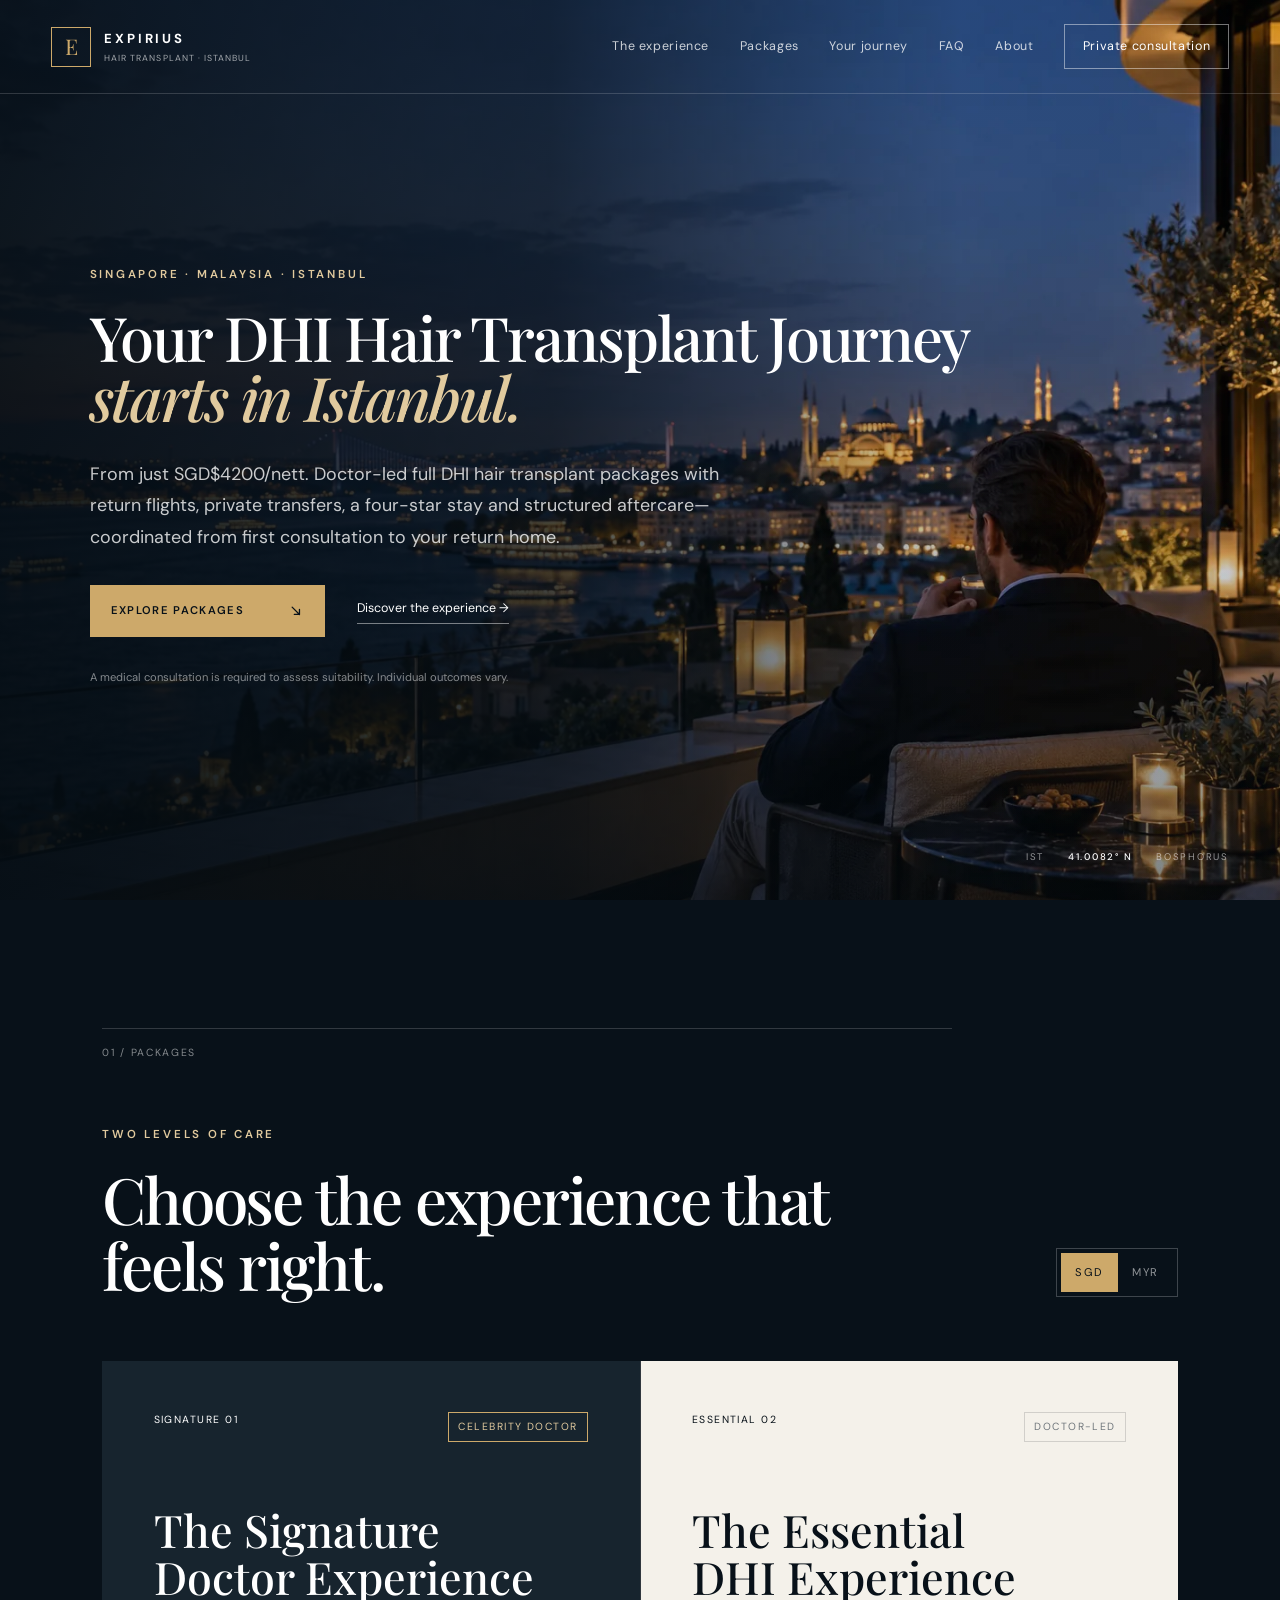
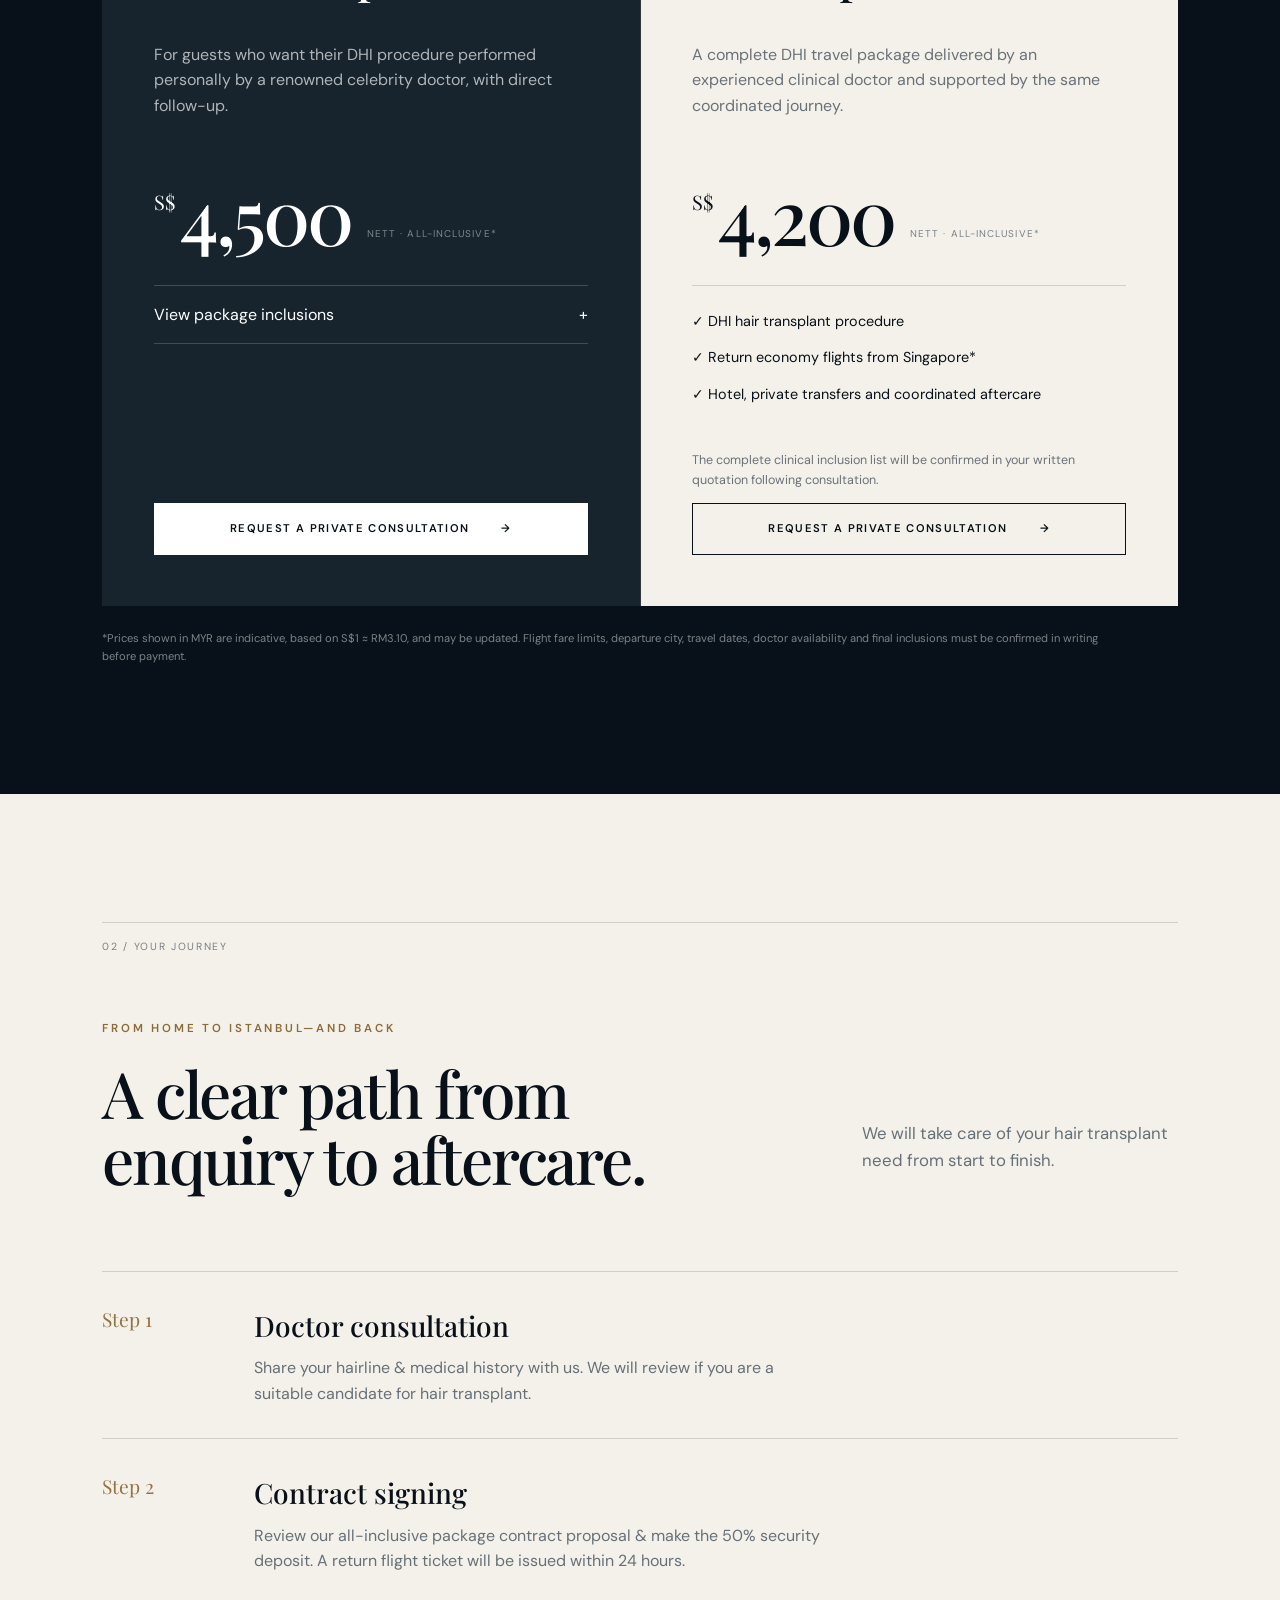
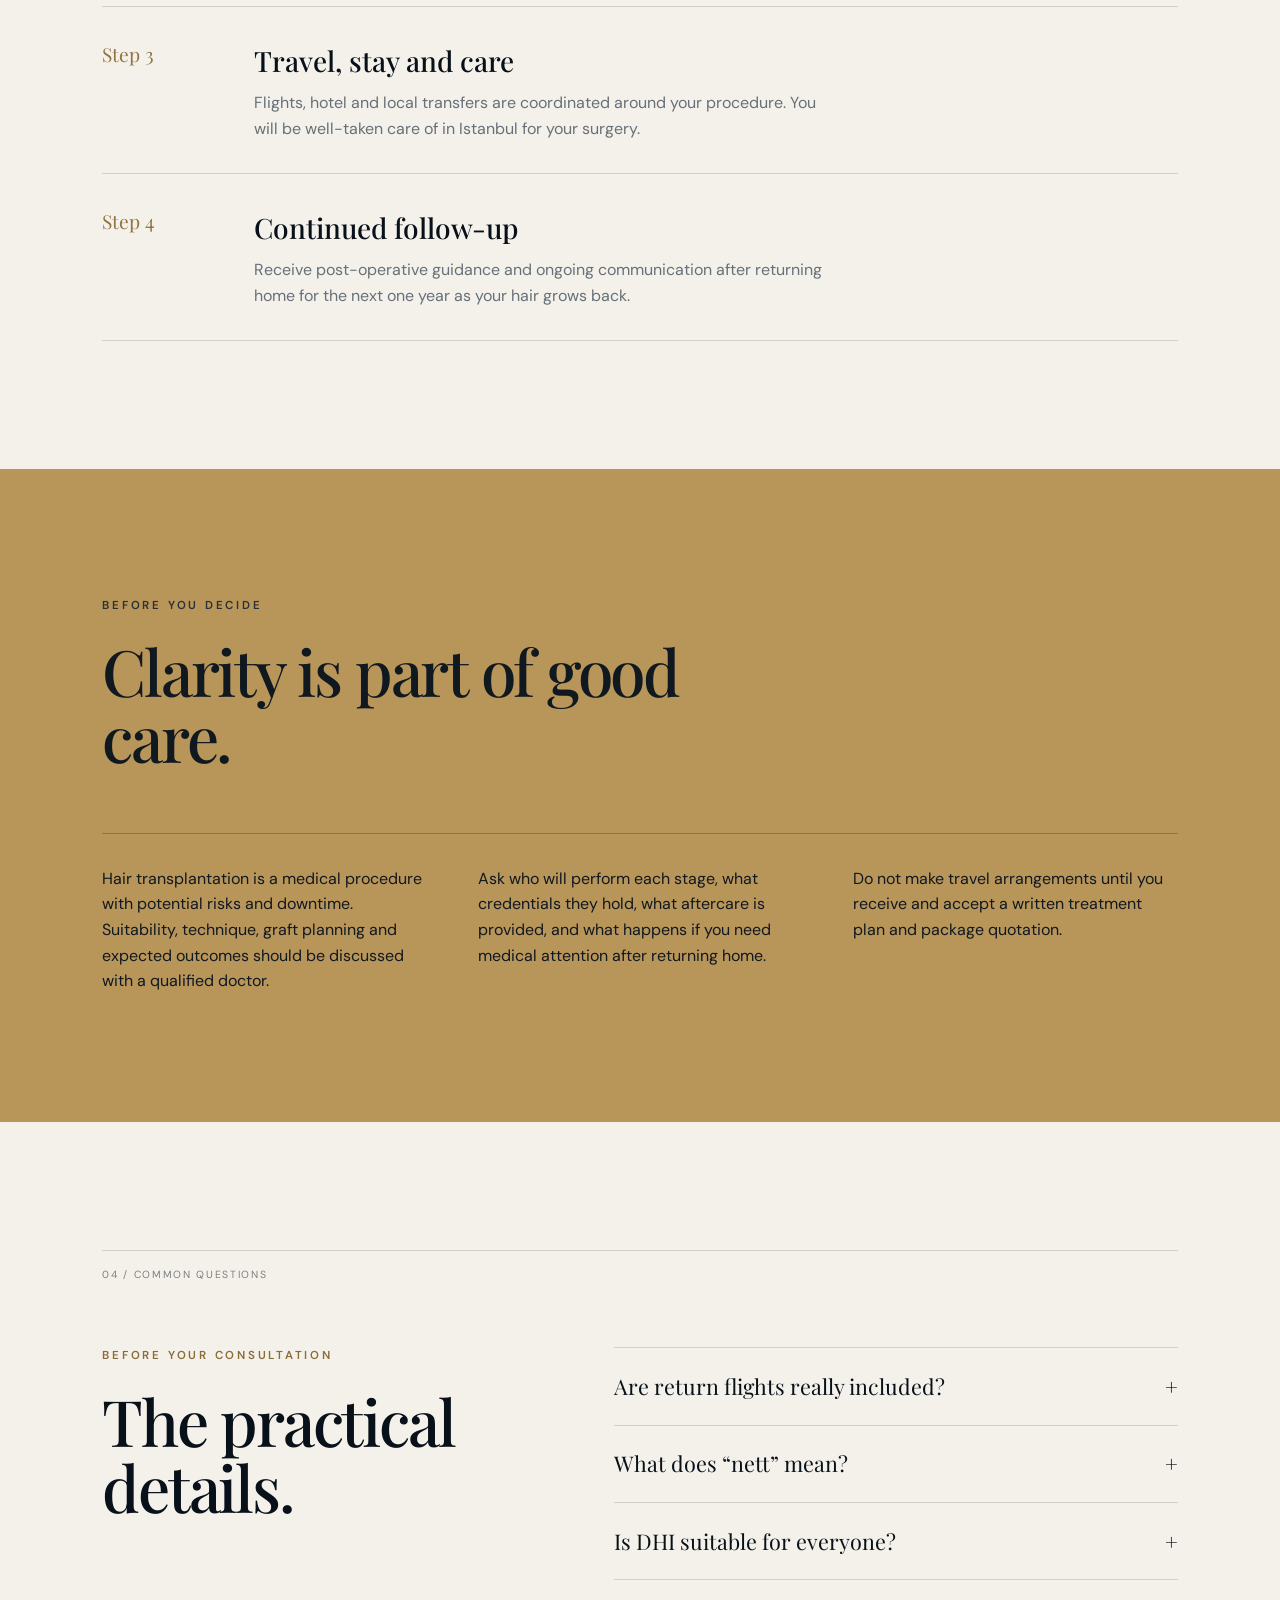
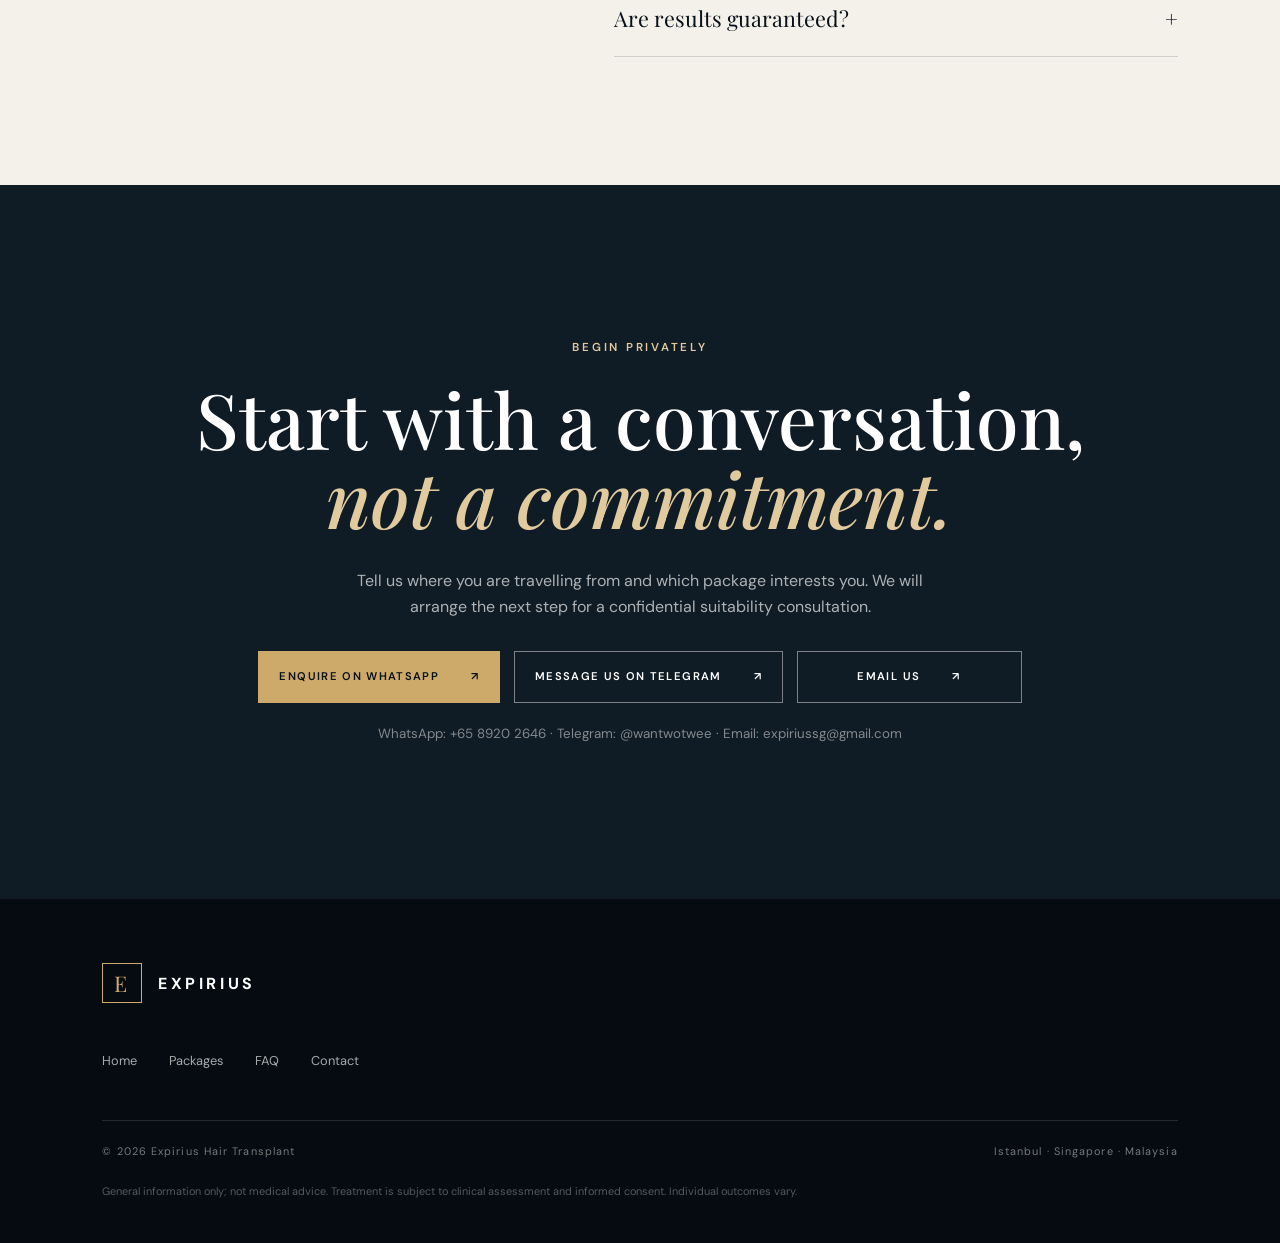
==== commit b7d34cf1: "Update index.html" ====
--- a/index.html
+++ b/index.html
@@ -29,6 +29,7 @@
       <a href="#packages">Packages</a>
       <a href="#journey">Your journey</a>
       <a href="#faq">FAQ</a>
+      <a href="https://expiriushairtransplant.com/about/">About</a>
       <a class="nav-cta" href="#consultation">Private consultation</a>
     </nav>
   </header>
@@ -122,8 +123,8 @@
       <ol class="steps">
         <li><span>Step 1</span><div><h3>Doctor consultation</h3><p>Share your hairline & medical history with us. We will review if you are a suitable candidate for hair transplant.</p></div></li>
         <li><span>Step 2</span><div><h3>Contract signing</h3><p>Review our all-inclusive package contract proposal & make the 50% security deposit. A return flight ticket will be issued within 24 hours.</p></div></li>
-        <li><span>03</span><div><h3>Travel, stay and care</h3><p>Flights, hotel and local transfers are coordinated around your procedure. You will be well-taken care of in Istanbul for your surgery.</p></div></li>
-        <li><span>04</span><div><h3>Continued follow-up</h3><p>Receive post-operative guidance and ongoing communication after returning home for the next one year as your hair grows back.</p></div></li>
+        <li><span>Step 3</span><div><h3>Travel, stay and care</h3><p>Flights, hotel and local transfers are coordinated around your procedure. You will be well-taken care of in Istanbul for your surgery.</p></div></li>
+        <li><span>Step 4</span><div><h3>Continued follow-up</h3><p>Receive post-operative guidance and ongoing communication after returning home for the next one year as your hair grows back.</p></div></li>
       </ol>
     </section>
 
